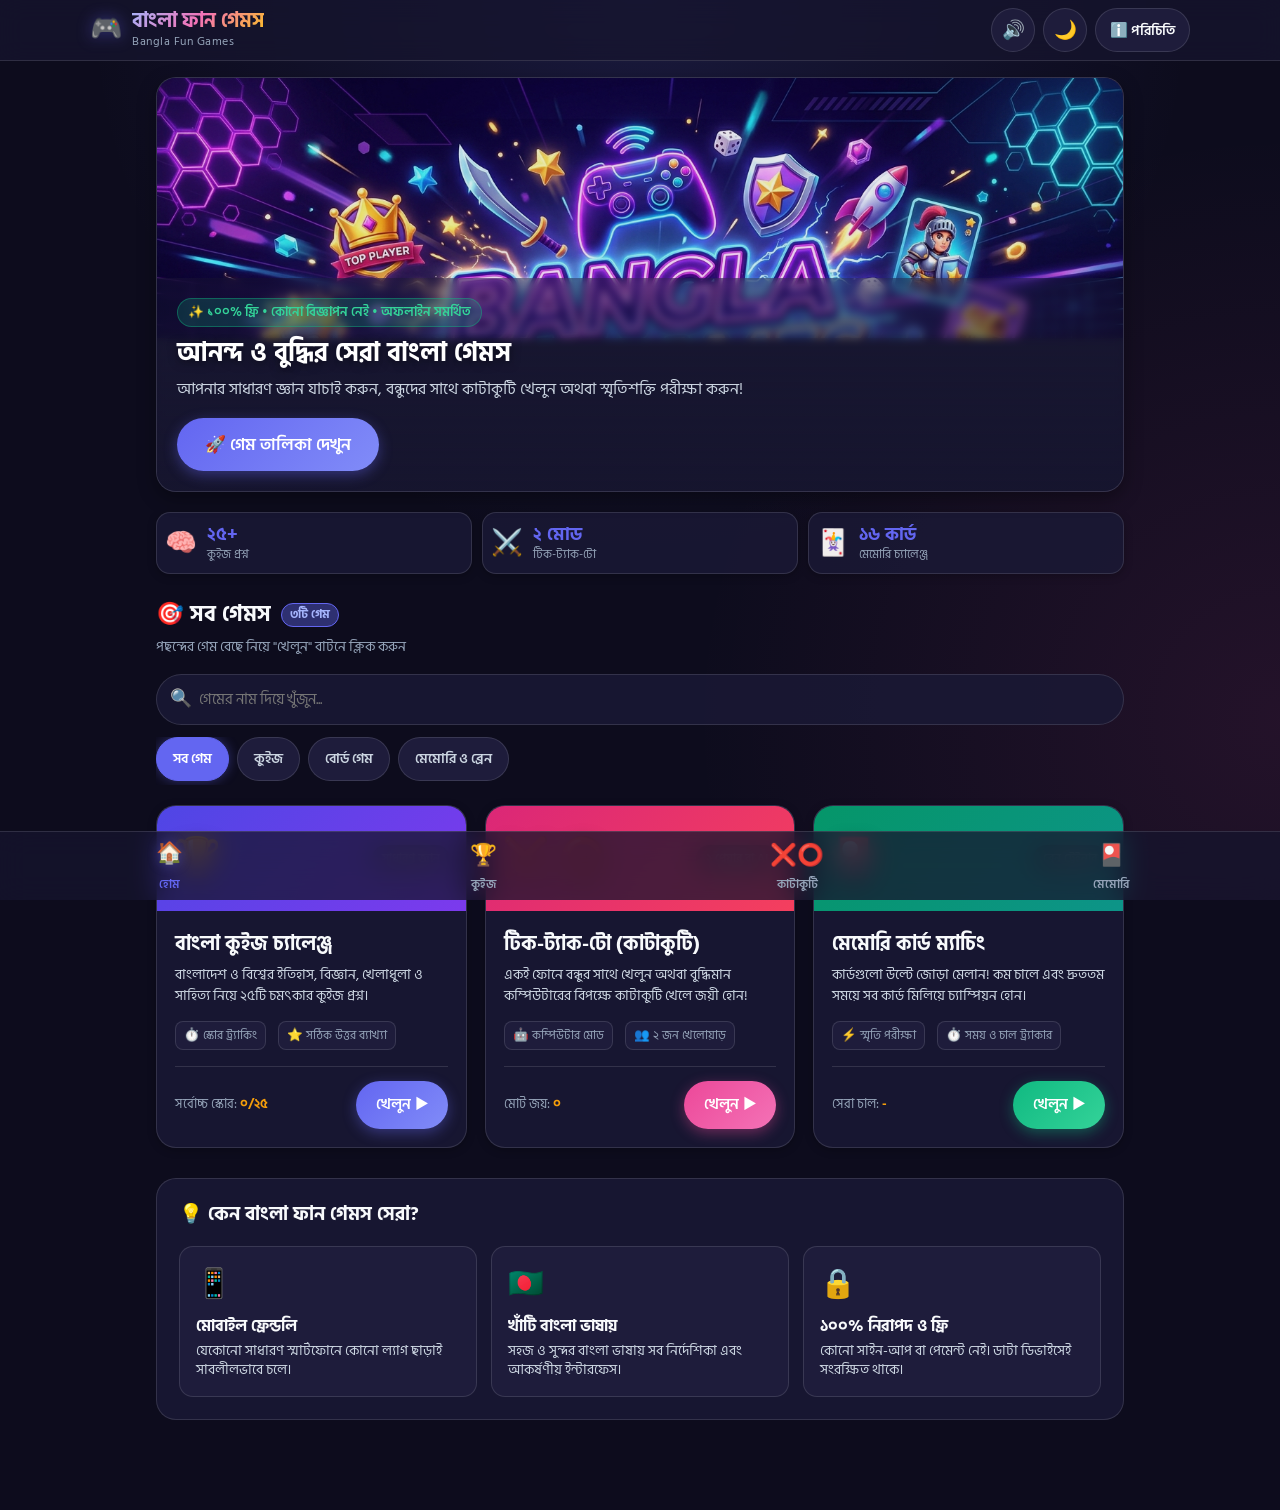
==== app/src/main/assets/index.html @ 6acdc2e2 "chore: initialize Android project structure Set up base project configuration, including build scrip" ====
<!DOCTYPE html>
<html lang="bn">
<head>
  <meta charset="UTF-8">
  <meta name="viewport" content="width=device-width, initial-scale=1.0, maximum-scale=1.0, user-scalable=no">
  <meta name="description" content="বাংলা ফান গেমস - সম্পূর্ণ ফ্রি, আধুনিক ও মোবাইল-বান্ধব কুইজ, টিক-ট্যাক-টো এবং মেমোরি কার্ড ম্যাচিং গেম।">
  <meta name="theme-color" content="#131127">
  <title>বাংলা ফান গেমস | Bangla Fun Games</title>
  <link rel="stylesheet" href="style.css">
  <link rel="preconnect" href="https://fonts.googleapis.com">
  <link rel="preconnect" href="https://fonts.gstatic.com" crossorigin>
  <link href="https://fonts.googleapis.com/css2?family=Hind+Siliguri:wght@400;500;600;700&display=swap" rel="stylesheet">
</head>
<body>
  <!-- Top Navigation Bar -->
  <header class="navbar" id="top-nav">
    <div class="nav-container">
      <div class="brand" onclick="navigateTo('home')">
        <span class="brand-icon">🎮</span>
        <div class="brand-text">
          <span class="brand-title">বাংলা ফান গেমস</span>
          <span class="brand-subtitle">Bangla Fun Games</span>
        </div>
      </div>
      
      <div class="nav-actions">
        <button id="sound-btn" class="icon-btn" aria-label="সাউন্ড অন বা অফ" title="সাউন্ড চালু/বন্ধ">
          <span id="sound-icon">🔊</span>
        </button>
        <button id="theme-btn" class="icon-btn" aria-label="থিম পরিবর্তন" title="থিম পরিবর্তন">
          <span id="theme-icon">🌙</span>
        </button>
        <button class="nav-link-btn" onclick="openAboutModal()">
          <span>ℹ️ পরিচিতি</span>
        </button>
      </div>
    </div>
  </header>

  <!-- Main Content Container -->
  <main class="main-container">
    
    <!-- ==================== HOME / HUB VIEW ==================== -->
    <section id="view-home" class="app-view active">
      <!-- Hero Banner -->
      <div class="hero-card">
        <div class="hero-image-wrapper">
          <img src="banner.jpg" alt="Bangla Fun Games Banner" class="hero-img" onerror="this.style.display='none'">
        </div>
        <div class="hero-overlay">
          <span class="hero-badge">✨ ১০০% ফ্রি • কোনো বিজ্ঞাপন নেই • অফলাইন সমর্থিত</span>
          <h1 class="hero-title">আনন্দ ও বুদ্ধির সেরা বাংলা গেমস</h1>
          <p class="hero-desc">আপনার সাধারণ জ্ঞান যাচাই করুন, বন্ধুদের সাথে কাটাকুটি খেলুন অথবা স্মৃতিশক্তি পরীক্ষা করুন!</p>
          <div class="hero-actions">
            <a href="#games-section" class="btn btn-primary btn-large">
              <span>🚀 গেম তালিকা দেখুন</span>
            </a>
          </div>
        </div>
      </div>

      <!-- Quick Stats / Highlights -->
      <div class="stats-row">
        <div class="stat-pill">
          <span class="stat-icon">🧠</span>
          <div class="stat-info">
            <span class="stat-value">২৫+</span>
            <span class="stat-label">কুইজ প্রশ্ন</span>
          </div>
        </div>
        <div class="stat-pill">
          <span class="stat-icon">⚔️</span>
          <div class="stat-info">
            <span class="stat-value">২ মোড</span>
            <span class="stat-label">টিক-ট্যাক-টো</span>
          </div>
        </div>
        <div class="stat-pill">
          <span class="stat-icon">🃏</span>
          <div class="stat-info">
            <span class="stat-value">১৬ কার্ড</span>
            <span class="stat-label">মেমোরি চ্যালেঞ্জ</span>
          </div>
        </div>
      </div>

      <!-- Games Hub Section -->
      <section id="games-section" class="section-games">
        <div class="section-header">
          <h2 class="section-title">
            <span>🎯 সব গেমস</span>
            <span class="count-badge" id="games-count">৩টি গেম</span>
          </h2>
          <p class="section-subtitle">পছন্দের গেম বেছে নিয়ে "খেলুন" বাটনে ক্লিক করুন</p>
        </div>

        <!-- Search and Category Filters -->
        <div class="filter-controls">
          <div class="search-box">
            <span class="search-icon">🔍</span>
            <input type="text" id="game-search" placeholder="গেমের নাম দিয়ে খুঁজুন..." aria-label="গেম খুঁজুন">
            <button id="clear-search" class="clear-btn" style="display:none;" aria-label="মুছে ফেলুন">✕</button>
          </div>
          <div class="category-tabs" role="tablist">
            <button class="tab-btn active" data-category="all" role="tab">সব গেম</button>
            <button class="tab-btn" data-category="quiz" role="tab">কুইজ</button>
            <button class="tab-btn" data-category="board" role="tab">বোর্ড গেম</button>
            <button class="tab-btn" data-category="memory" role="tab">মেমোরি ও ব্রেন</button>
          </div>
        </div>

        <!-- Games Cards Grid -->
        <div class="games-grid" id="games-grid">
          
          <!-- Game 1: Bengali Quiz -->
          <article class="game-card" data-category="quiz" data-title="বাংলা কুইজ সাধারণ জ্ঞান">
            <div class="game-card-banner quiz-banner">
              <span class="game-emoji">🏆</span>
              <span class="badge-tag">সাধারণ জ্ঞান</span>
            </div>
            <div class="game-card-body">
              <h3 class="game-title">বাংলা কুইজ চ্যালেঞ্জ</h3>
              <p class="game-desc">বাংলাদেশ ও বিশ্বের ইতিহাস, বিজ্ঞান, খেলাধুলা ও সাহিত্য নিয়ে ২৫টি চমৎকার কুইজ প্রশ্ন।</p>
              <div class="game-features">
                <span>⏱️ স্কোর ট্র্যাকিং</span>
                <span>⭐ সঠিক উত্তর ব্যাখ্যা</span>
              </div>
              <div class="card-footer">
                <span class="best-score-preview" id="preview-best-quiz">সর্বোচ্চ স্কোর: <strong>০/২৫</strong></span>
                <button class="btn btn-primary" onclick="launchGame('quiz')">
                  <span>খেলুন ▶</span>
                </button>
              </div>
            </div>
          </article>

          <!-- Game 2: Tic-Tac-Toe -->
          <article class="game-card" data-category="board" data-title="টিক ট্যাক টো কাটাকুটি">
            <div class="game-card-banner ttt-banner">
              <span class="game-emoji">❌ ⭕</span>
              <span class="badge-tag">২ প্লেয়ার বা AI</span>
            </div>
            <div class="game-card-body">
              <h3 class="game-title">টিক-ট্যাক-টো (কাটাকুটি)</h3>
              <p class="game-desc">একই ফোনে বন্ধুর সাথে খেলুন অথবা বুদ্ধিমান কম্পিউটারের বিপক্ষে কাটাকুটি খেলে জয়ী হোন!</p>
              <div class="game-features">
                <span>🤖 কম্পিউটার মোড</span>
                <span>👥 ২ জন খেলোয়াড়</span>
              </div>
              <div class="card-footer">
                <span class="best-score-preview" id="preview-best-ttt">মোট জয়: <strong>০</strong></span>
                <button class="btn btn-secondary" onclick="launchGame('tictactoe')">
                  <span>খেলুন ▶</span>
                </button>
              </div>
            </div>
          </article>

          <!-- Game 3: Memory Match -->
          <article class="game-card" data-category="memory" data-title="মেমোরি কার্ড ম্যাচিং স্মৃতি পরীক্ষা">
            <div class="game-card-banner memory-banner">
              <span class="game-emoji">🎴</span>
              <span class="badge-tag">ব্রেন ট্রেইনার</span>
            </div>
            <div class="game-card-body">
              <h3 class="game-title">মেমোরি কার্ড ম্যাচিং</h3>
              <p class="game-desc">কার্ডগুলো উল্টে জোড়া মেলান! কম চালে এবং দ্রুততম সময়ে সব কার্ড মিলিয়ে চ্যাম্পিয়ন হোন।</p>
              <div class="game-features">
                <span>⚡ স্মৃতি পরীক্ষা</span>
                <span>⏱️ সময় ও চাল ট্র্যাকার</span>
              </div>
              <div class="card-footer">
                <span class="best-score-preview" id="preview-best-memory">সেরা চাল: <strong>-</strong></span>
                <button class="btn btn-accent" onclick="launchGame('memory')">
                  <span>খেলুন ▶</span>
                </button>
              </div>
            </div>
          </article>

        </div>

        <div id="no-results" class="no-results" style="display:none;">
          <span>🔍</span>
          <p>কোনো গেম খুঁজে পাওয়া যায়নি! অন্য নামে অনুসন্ধান করুন।</p>
          <button class="btn btn-outline" onclick="resetSearch()">সব গেম দেখুন</button>
        </div>
      </section>

      <!-- Why Bangla Fun Games section -->
      <section class="section-info">
        <h3 class="info-title">💡 কেন বাংলা ফান গেমস সেরা?</h3>
        <div class="info-grid">
          <div class="info-box">
            <span class="info-icon">📱</span>
            <h4>মোবাইল ফ্রেন্ডলি</h4>
            <p>যেকোনো সাধারণ স্মার্টফোনে কোনো ল্যাগ ছাড়াই সাবলীলভাবে চলে।</p>
          </div>
          <div class="info-box">
            <span class="info-icon">🇧🇩</span>
            <h4>খাঁটি বাংলা ভাষায়</h4>
            <p>সহজ ও সুন্দর বাংলা ভাষায় সব নির্দেশিকা এবং আকর্ষণীয় ইন্টারফেস।</p>
          </div>
          <div class="info-box">
            <span class="info-icon">🔒</span>
            <h4>১০০% নিরাপদ ও ফ্রি</h4>
            <p>কোনো সাইন-আপ বা পেমেন্ট নেই। ডাটা ডিভাইসেই সংরক্ষিত থাকে।</p>
          </div>
        </div>
      </section>
    </section>

    <!-- ==================== GAME 1: BENGALI QUIZ VIEW ==================== -->
    <section id="view-quiz" class="app-view game-view">
      <div class="game-header-bar">
        <button class="back-btn" onclick="navigateTo('home')">
          <span>← গেম তালিকায় ফিরুন</span>
        </button>
        <h2 class="view-heading">🏆 বাংলা কুইজ চ্যালেঞ্জ</h2>
        <button class="help-btn" onclick="toggleHelp('quiz')">
          <span>❓ নিয়ম</span>
        </button>
      </div>

      <!-- Quiz Help Box -->
      <div id="help-quiz" class="help-card" style="display:none;">
        <h4>📝 কুইজ খেলার নিয়ম:</h4>
        <p>• প্রতিটি প্রশ্নের জন্য ৪টি বিকল্প থাকবে, সঠিকটি বেছে নিন।</p>
        <p>• সঠিক উত্তর দিলে পয়েন্ট পাবেন এবং তাৎক্ষণিক ফলাফল দেখতে পাবেন।</p>
        <p>• সব প্রশ্ন শেষে আপনার সর্বমোট স্কোর ও পারফরম্যান্স বিশ্লেষণ দেখতে পাবেন।</p>
      </div>

      <!-- Quiz Live Container -->
      <div class="quiz-container">
        <!-- Progress Bar & Info -->
        <div class="quiz-status-card">
          <div class="quiz-progress-wrapper">
            <div class="progress-labels">
              <span id="quiz-question-counter">প্রশ্ন: ১/২৫</span>
              <span id="quiz-score-counter">স্কোর: <strong>০</strong></span>
            </div>
            <div class="progress-bar-bg">
              <div id="quiz-progress-bar" class="progress-bar-fill" style="width: 4%;"></div>
            </div>
          </div>
          <div class="quiz-mini-meta">
            <span id="quiz-category-tag" class="meta-pill">সাধারণ জ্ঞান</span>
            <span id="quiz-best-score-display" class="meta-pill">সর্বোচ্চ স্কোর: ০</span>
          </div>
        </div>

        <!-- Question Box -->
        <div class="question-card" id="quiz-question-box">
          <div class="question-number-badge" id="quiz-q-num">প্রশ্ন ০১</div>
          <h3 class="question-text" id="quiz-question-text">প্রশ্ন লোড হচ্ছে...</h3>
          
          <!-- Options List -->
          <div class="options-grid" id="quiz-options-container">
            <!-- Rendered dynamically -->
          </div>

          <!-- Explanation & Feedback Box -->
          <div id="quiz-feedback-box" class="feedback-card" style="display:none;">
            <div class="feedback-header">
              <span id="feedback-icon">✅</span>
              <h4 id="feedback-title">সঠিক উত্তর!</h4>
            </div>
            <p id="feedback-explanation" class="feedback-text"></p>
            <button id="quiz-next-btn" class="btn btn-primary btn-block" onclick="nextQuizQuestion()">
              <span>পরবর্তী প্রশ্ন ➔</span>
            </button>
          </div>
        </div>

        <!-- Quiz Completed Result Card -->
        <div id="quiz-result-card" class="result-card" style="display:none;">
          <div class="result-trophy">🎉</div>
          <h3 class="result-title">কুইজ সম্পন্ন হয়েছে!</h3>
          <p class="result-subtitle" id="quiz-result-greeting">দারুণ খেলেছেন!</p>
          
          <div class="result-score-circle">
            <span class="score-large" id="quiz-final-score">০</span>
            <span class="score-total">/ ২৫</span>
          </div>

          <div class="result-stats-grid">
            <div class="res-stat">
              <span class="res-stat-icon">🎯</span>
              <span class="res-stat-val" id="quiz-accuracy">০%</span>
              <span class="res-stat-name">সঠিক হার</span>
            </div>
            <div class="res-stat">
              <span class="res-stat-icon">👑</span>
              <span class="res-stat-val" id="quiz-final-best">০</span>
              <span class="res-stat-name">সর্বোচ্চ রেকর্ড</span>
            </div>
          </div>

          <div class="result-actions">
            <button class="btn btn-primary btn-large" onclick="restartQuiz()">
              <span>🔄 আবার খেলুন</span>
            </button>
            <button class="btn btn-outline" onclick="navigateTo('home')">
              <span>🏠 হোম পেজে যান</span>
            </button>
          </div>
        </div>
      </div>
    </section>

    <!-- ==================== GAME 2: TIC-TAC-TOE VIEW ==================== -->
    <section id="view-tictactoe" class="app-view game-view">
      <div class="game-header-bar">
        <button class="back-btn" onclick="navigateTo('home')">
          <span>← গেম তালিকায় ফিরুন</span>
        </button>
        <h2 class="view-heading">❌ ⭕ টিক-ট্যাক-টো</h2>
        <button class="help-btn" onclick="toggleHelp('ttt')">
          <span>❓ নিয়ম</span>
        </button>
      </div>

      <!-- TTT Help -->
      <div id="help-ttt" class="help-card" style="display:none;">
        <h4>📝 খেলার নিয়ম:</h4>
        <p>• যেকোনো ৩টি চিহ্ন (সারি, কলাম বা কোণাকুণি) সোজা করতে পারলে আপনি জিতবেন।</p>
        <p>• বন্ধুর সাথে একই ফোনে খেলতে পারেন, অথবা কম্পিউটারের বিরুদ্ধে খেলতে পারেন।</p>
      </div>

      <div class="ttt-container">
        <!-- Mode Selector -->
        <div class="mode-selector">
          <button id="mode-p2p" class="mode-btn active" onclick="setTTTMode('p2p')">
            <span>👥 ২ জন খেলোয়াড়</span>
          </button>
          <button id="mode-ai" class="mode-btn" onclick="setTTTMode('ai')">
            <span>🤖 কম্পিউটার বনাম আপনি</span>
          </button>
        </div>

        <!-- Scoreboard -->
        <div class="ttt-scoreboard">
          <div class="score-box p1" id="box-p1">
            <span class="player-icon">❌</span>
            <span class="player-title" id="name-p1">খেলোয়াড় ১</span>
            <span class="player-score" id="score-x">০</span>
          </div>
          <div class="score-box tie">
            <span class="player-icon">🤝</span>
            <span class="player-title">ড্র / টাই</span>
            <span class="player-score" id="score-draw">০</span>
          </div>
          <div class="score-box p2" id="box-p2">
            <span class="player-icon">⭕</span>
            <span class="player-title" id="name-p2">খেলোয়াড় ২</span>
            <span class="player-score" id="score-o">০</span>
          </div>
        </div>

        <!-- Status Banner -->
        <div class="ttt-turn-banner" id="ttt-status-banner">
          <span class="turn-indicator-icon" id="turn-icon">❌</span>
          <span class="turn-text" id="ttt-turn-text">এখন খেলোয়াড় ১ (❌)-এর চাল</span>
        </div>

        <!-- 3x3 Board -->
        <div class="ttt-board" id="ttt-board" role="grid" aria-label="কাটাকুটি বোর্ড">
          <button class="ttt-cell" data-index="0" aria-label="ঘর ১"></button>
          <button class="ttt-cell" data-index="1" aria-label="ঘর ২"></button>
          <button class="ttt-cell" data-index="2" aria-label="ঘর ৩"></button>
          <button class="ttt-cell" data-index="3" aria-label="ঘর ৪"></button>
          <button class="ttt-cell" data-index="4" aria-label="ঘর ৫"></button>
          <button class="ttt-cell" data-index="5" aria-label="ঘর ৬"></button>
          <button class="ttt-cell" data-index="6" aria-label="ঘর ৭"></button>
          <button class="ttt-cell" data-index="7" aria-label="ঘর ৮"></button>
          <button class="ttt-cell" data-index="8" aria-label="ঘর ৯"></button>
        </div>

        <!-- Controls -->
        <div class="game-controls">
          <button class="btn btn-primary" onclick="restartTTT()">
            <span>🔄 নতুন রাউন্ড</span>
          </button>
          <button class="btn btn-outline" onclick="resetTTTScores()">
            <span>🗑️ স্কোর মুছুন</span>
          </button>
        </div>
      </div>
    </section>

    <!-- ==================== GAME 3: MEMORY MATCHING VIEW ==================== -->
    <section id="view-memory" class="app-view game-view">
      <div class="game-header-bar">
        <button class="back-btn" onclick="navigateTo('home')">
          <span>← গেম তালিকায় ফিরুন</span>
        </button>
        <h2 class="view-heading">🎴 মেমোরি কার্ড ম্যাচিং</h2>
        <button class="help-btn" onclick="toggleHelp('memory')">
          <span>❓ নিয়ম</span>
        </button>
      </div>

      <!-- Memory Help -->
      <div id="help-memory" class="help-card" style="display:none;">
        <h4>📝 খেলার নিয়ম:</h4>
        <p>• যেকোনো দুটি কার্ডে ট্যাপ করে উল্টান।</p>
        <p>• দুটি কার্ডের ছবি মিলে গেলে সেগুলি উন্মুক্ত থাকবে।</p>
        <p>• না মিললে কার্ড দুটি আবার উল্টে যাবে। কম চালে সব জোড়া মেলান!</p>
      </div>

      <div class="memory-container">
        <!-- Live Stat Bar -->
        <div class="memory-stats-bar">
          <div class="mem-stat-item">
            <span class="mem-label">চালের সংখ্যা</span>
            <span class="mem-val" id="mem-moves">০</span>
          </div>
          <div class="mem-stat-item">
            <span class="mem-label">জোড়া মিলল</span>
            <span class="mem-val" id="mem-matches">০ / ৮</span>
          </div>
          <div class="mem-stat-item">
            <span class="mem-label">সময়</span>
            <span class="mem-val" id="mem-timer">০০:০০</span>
          </div>
        </div>

        <!-- Memory Grid 4x4 -->
        <div class="memory-grid" id="memory-grid" role="region" aria-label="মেমোরি কার্ড গ্রিড">
          <!-- Rendered dynamically -->
        </div>

        <!-- Controls -->
        <div class="game-controls">
          <button class="btn btn-accent btn-large" onclick="initMemoryGame()">
            <span>🔄 নতুন করে সাজান</span>
          </button>
        </div>

        <!-- Win Celebration Modal for Memory -->
        <div id="memory-win-modal" class="modal-backdrop" style="display:none;">
          <div class="modal-card">
            <div class="modal-trophy">🎊</div>
            <h3 class="modal-title">অভিনন্দন! আপনি জিতেছেন!</h3>
            <p class="modal-desc">সবগুলো কার্ডের জোড়া সফলভাবে মেলাতে পেরেছেন।</p>
            
            <div class="modal-stats-box">
              <div class="mstat">
                <span class="mstat-num" id="modal-moves">০</span>
                <span class="mstat-lbl">মোট চাল</span>
              </div>
              <div class="mstat">
                <span class="mstat-num" id="modal-time">০০:০০</span>
                <span class="mstat-lbl">সময় লেগেছে</span>
              </div>
              <div class="mstat">
                <span class="mstat-num" id="modal-best-moves">-</span>
                <span class="mstat-lbl">সেরা চালের রেকর্ড</span>
              </div>
            </div>

            <div class="modal-buttons">
              <button class="btn btn-primary btn-large" onclick="closeMemWinModal(); initMemoryGame();">
                <span>🔄 আবার খেলুন</span>
              </button>
              <button class="btn btn-outline" onclick="closeMemWinModal(); navigateTo('home');">
                <span>🏠 গেম তালিকা</span>
              </button>
            </div>
          </div>
        </div>

      </div>
    </section>

  </main>

  <!-- ==================== ABOUT / INFO MODAL ==================== -->
  <div id="about-modal" class="modal-backdrop" style="display:none;">
    <div class="modal-card about-modal-card">
      <div class="modal-top">
        <h3 class="modal-title">ℹ️ বাংলা ফান গেমস সম্পর্কে</h3>
        <button class="close-x" onclick="closeAboutModal()" aria-label="বন্ধ করুন">✕</button>
      </div>
      
      <div class="about-content">
        <p><strong>বাংলা ফান গেমস (Bangla Fun Games)</strong> একটি সম্পূর্ণ ফ্রি, আধুনিক ও মোবাইল-বান্ধব অনলাইন গেমিং পোর্টাল।</p>
        
        <div class="about-feature-list">
          <div class="a-feat">
            <span class="a-icon">✨</span>
            <div>
              <strong>জিরো খরচ ও ওপেন টেকনোলজি:</strong>
              <p>এটি শুধুমাত্র HTML5, CSS3 ও Vanilla JavaScript দিয়ে তৈরি। কোনো পেইড API বা ডাটাবেজের প্রয়োজন নেই।</p>
            </div>
          </div>
          <div class="a-feat">
            <span class="a-icon">📱</span>
            <div>
              <strong>মোবাইলে সরাসরি ব্যবহার:</strong>
              <p>আপনার অ্যান্ড্রয়েড ফোন, ট্যাব অথবা কম্পিউটারের যেকোনো ব্রাউজারে এটি নিখুঁতভাবে চলবে।</p>
            </div>
          </div>
          <div class="a-feat">
            <span class="a-icon">💾</span>
            <div>
              <strong>লোকাল স্টোরেজ:</strong>
              <p>আপনার সর্বোচ্চ স্কোর ও সেটিংস আপনার নিজের ডিভাইসের ব্রাউজারেই সুরক্ষিত থাকে। কোনো ব্যক্তিগত তথ্য সংগ্রহ করা হয় না।</p>
            </div>
          </div>
        </div>

        <div class="hosting-guide-box">
          <h4>🌐 কীভাবে ইন্টারনেটে ফ্রি পাবলিশ করবেন?</h4>
          <ol>
            <li><strong>GitHub Pages:</strong> GitHub এ একটি ফ্রি রিপোজিটরি খুলে <code>index.html</code>, <code>style.css</code>, <code>script.js</code> আপলোড করুন এবং Pages চালু করুন।</li>
            <li><strong>Netlify / Vercel:</strong> ফোল্ডারটি সরাসরি টেনে দিয়ে ১ মিনিটেই লাইভ ওয়েবসাইট লিংক পেয়ে যাবেন।</li>
          </ol>
        </div>
      </div>

      <div class="modal-buttons">
        <button class="btn btn-primary" onclick="closeAboutModal()">
          <span>বুঝেছি, ধন্যবাদ! 👍</span>
        </button>
      </div>
    </div>
  </div>

  <!-- Bottom Navigation for Quick Mobile Access -->
  <nav class="mobile-bottom-nav">
    <button class="bnav-btn active" id="bnav-home" onclick="navigateTo('home')">
      <span class="bnav-icon">🏠</span>
      <span class="bnav-text">হোম</span>
    </button>
    <button class="bnav-btn" id="bnav-quiz" onclick="launchGame('quiz')">
      <span class="bnav-icon">🏆</span>
      <span class="bnav-text">কুইজ</span>
    </button>
    <button class="bnav-btn" id="bnav-tictactoe" onclick="launchGame('tictactoe')">
      <span class="bnav-icon">❌⭕</span>
      <span class="bnav-text">কাটাকুটি</span>
    </button>
    <button class="bnav-btn" id="bnav-memory" onclick="launchGame('memory')">
      <span class="bnav-icon">🎴</span>
      <span class="bnav-text">মেমোরি</span>
    </button>
  </nav>

  <script src="script.js"></script>
</body>
</html>
---- app/src/main/assets/style.css ----
/* ====================================================================
   Bangla Fun Games - Modern, Mobile-First Gaming Stylesheet
   ==================================================================== */

:root {
  --font-family: 'Hind Siliguri', -apple-system, BlinkMacSystemFont, "Segoe UI", Roboto, "Helvetica Neue", Arial, sans-serif;
  
  /* Color Palette - Dark Arcade Cyberpunk Theme (Default) */
  --bg-primary: #0d0c1d;
  --bg-secondary: #16152e;
  --bg-card: rgba(26, 25, 54, 0.85);
  --bg-card-hover: rgba(38, 36, 77, 0.95);
  --bg-surface: #1e1c3b;
  
  --text-primary: #f8fafc;
  --text-secondary: #cbd5e1;
  --text-muted: #94a3b8;
  
  --primary: #6366f1;
  --primary-hover: #4f46e5;
  --primary-glow: rgba(99, 102, 241, 0.4);
  
  --secondary: #ec4899;
  --secondary-hover: #db2777;
  --secondary-glow: rgba(236, 72, 153, 0.4);
  
  --accent: #10b981;
  --accent-hover: #059669;
  --accent-glow: rgba(16, 185, 129, 0.4);
  
  --gold: #f59e0b;
  --danger: #ef4444;
  --info: #06b6d4;

  --border-color: rgba(255, 255, 255, 0.12);
  --border-active: rgba(99, 102, 241, 0.6);
  --glass-bg: rgba(22, 21, 46, 0.75);
  
  --shadow-sm: 0 2px 8px rgba(0, 0, 0, 0.25);
  --shadow-md: 0 6px 18px rgba(0, 0, 0, 0.35);
  --shadow-lg: 0 12px 32px rgba(0, 0, 0, 0.45);
  --shadow-neon: 0 0 20px var(--primary-glow);
  
  --radius-sm: 8px;
  --radius-md: 14px;
  --radius-lg: 20px;
  --radius-full: 9999px;

  --transition-fast: 0.15s ease;
  --transition-normal: 0.25s ease;
  --transition-bounce: 0.35s cubic-bezier(0.34, 1.56, 0.64, 1);
}

/* Light Theme Variables */
[data-theme="light"] {
  --bg-primary: #f1f5f9;
  --bg-secondary: #ffffff;
  --bg-card: #ffffff;
  --bg-card-hover: #f8fafc;
  --bg-surface: #e2e8f0;
  
  --text-primary: #0f172a;
  --text-secondary: #334155;
  --text-muted: #64748b;
  
  --primary: #4f46e5;
  --primary-hover: #4338ca;
  --primary-glow: rgba(79, 70, 229, 0.25);
  
  --border-color: rgba(0, 0, 0, 0.1);
  --border-active: rgba(79, 70, 229, 0.5);
  --glass-bg: rgba(255, 255, 255, 0.85);
  
  --shadow-sm: 0 2px 6px rgba(0, 0, 0, 0.08);
  --shadow-md: 0 6px 16px rgba(0, 0, 0, 0.1);
  --shadow-lg: 0 12px 28px rgba(0, 0, 0, 0.12);
  --shadow-neon: 0 4px 14px rgba(79, 70, 229, 0.2);
}

/* Base Resets */
*, *::before, *::after {
  box-sizing: border-box;
  margin: 0;
  padding: 0;
  -webkit-tap-highlight-color: transparent;
}

html {
  font-family: var(--font-family);
  font-size: 16px;
  scroll-behavior: smooth;
  background-color: var(--bg-primary);
  color: var(--text-primary);
}

body {
  min-height: 100vh;
  display: flex;
  flex-direction: column;
  line-height: 1.5;
  padding-bottom: 74px; /* Space for mobile bottom bar */
  overflow-x: hidden;
  background: radial-gradient(circle at 50% 0%, rgba(99, 102, 241, 0.15), transparent 50%),
              radial-gradient(circle at 100% 80%, rgba(236, 72, 153, 0.1), transparent 40%),
              var(--bg-primary);
  background-attachment: fixed;
}

/* ==================== Navigation Bar ==================== */
.navbar {
  position: sticky;
  top: 0;
  z-index: 100;
  background: var(--glass-bg);
  backdrop-filter: blur(12px);
  -webkit-backdrop-filter: blur(12px);
  border-bottom: 1px solid var(--border-color);
  padding: 8px 16px;
}

.nav-container {
  max-width: 1100px;
  margin: 0 auto;
  display: flex;
  align-items: center;
  justify-content: space-between;
  gap: 12px;
}

.brand {
  display: flex;
  align-items: center;
  gap: 10px;
  cursor: pointer;
  user-select: none;
}

.brand-icon {
  font-size: 26px;
  display: flex;
  align-items: center;
  justify-content: center;
  filter: drop-shadow(0 0 8px var(--primary-glow));
}

.brand-text {
  display: flex;
  flex-direction: column;
}

.brand-title {
  font-size: 1.25rem;
  font-weight: 700;
  line-height: 1.2;
  background: linear-gradient(135deg, #a5b4fc, #f472b6, #fbbf24);
  -webkit-background-clip: text;
  -webkit-text-fill-color: transparent;
}

.brand-subtitle {
  font-size: 0.72rem;
  color: var(--text-muted);
  letter-spacing: 0.5px;
}

.nav-actions {
  display: flex;
  align-items: center;
  gap: 8px;
}

.icon-btn {
  background: var(--bg-surface);
  border: 1px solid var(--border-color);
  color: var(--text-primary);
  width: 44px;
  height: 44px;
  border-radius: var(--radius-full);
  display: flex;
  align-items: center;
  justify-content: center;
  font-size: 1.15rem;
  cursor: pointer;
  transition: all var(--transition-fast);
}

.icon-btn:hover, .icon-btn:active {
  background: var(--primary);
  transform: scale(1.05);
}

.nav-link-btn {
  background: var(--bg-surface);
  border: 1px solid var(--border-color);
  color: var(--text-primary);
  padding: 8px 14px;
  min-height: 44px;
  border-radius: var(--radius-full);
  font-size: 0.9rem;
  font-weight: 600;
  display: flex;
  align-items: center;
  gap: 6px;
  cursor: pointer;
  font-family: inherit;
  transition: all var(--transition-fast);
}

.nav-link-btn:hover, .nav-link-btn:active {
  background: var(--primary);
  border-color: var(--primary);
}

/* ==================== Main Containers ==================== */
.main-container {
  max-width: 1000px;
  margin: 0 auto;
  padding: 16px;
  width: 100%;
}

.app-view {
  display: none;
  animation: fadeIn 0.3s ease forwards;
}

.app-view.active {
  display: block;
}

@keyframes fadeIn {
  from { opacity: 0; transform: translateY(8px); }
  to { opacity: 1; transform: translateY(0); }
}

/* ==================== Hero Banner ==================== */
.hero-card {
  position: relative;
  background: var(--bg-card);
  border-radius: var(--radius-lg);
  border: 1px solid var(--border-color);
  overflow: hidden;
  box-shadow: var(--shadow-md);
  margin-bottom: 20px;
}

.hero-image-wrapper {
  width: 100%;
  max-height: 260px;
  overflow: hidden;
  background: linear-gradient(135deg, #1e1b4b, #311042);
}

.hero-img {
  width: 100%;
  height: 100%;
  object-fit: cover;
  display: block;
  opacity: 0.9;
  transition: transform 0.4s ease;
}

.hero-overlay {
  padding: 20px;
  background: linear-gradient(180deg, rgba(22, 21, 46, 0.4) 0%, rgba(22, 21, 46, 0.95) 100%);
  margin-top: -60px;
  position: relative;
  z-index: 2;
  backdrop-filter: blur(4px);
}

.hero-badge {
  display: inline-block;
  background: rgba(16, 185, 129, 0.2);
  color: #34d399;
  border: 1px solid rgba(16, 185, 129, 0.4);
  font-size: 0.8rem;
  font-weight: 600;
  padding: 4px 10px;
  border-radius: var(--radius-full);
  margin-bottom: 10px;
}

.hero-title {
  font-size: 1.6rem;
  font-weight: 700;
  line-height: 1.3;
  margin-bottom: 8px;
  color: #ffffff;
  text-shadow: 0 2px 10px rgba(0, 0, 0, 0.5);
}

.hero-desc {
  font-size: 0.98rem;
  color: var(--text-secondary);
  margin-bottom: 16px;
  line-height: 1.5;
}

.hero-actions {
  display: flex;
  gap: 12px;
  flex-wrap: wrap;
}

/* ==================== Quick Stats ==================== */
.stats-row {
  display: grid;
  grid-template-columns: repeat(3, 1fr);
  gap: 10px;
  margin-bottom: 24px;
}

.stat-pill {
  background: var(--bg-card);
  border: 1px solid var(--border-color);
  padding: 10px 8px;
  border-radius: var(--radius-md);
  display: flex;
  align-items: center;
  gap: 10px;
  box-shadow: var(--shadow-sm);
}

.stat-icon {
  font-size: 1.6rem;
}

.stat-info {
  display: flex;
  flex-direction: column;
}

.stat-value {
  font-size: 1.15rem;
  font-weight: 700;
  color: var(--primary);
  line-height: 1.2;
}

.stat-label {
  font-size: 0.76rem;
  color: var(--text-muted);
}

/* ==================== Filter Controls ==================== */
.section-games {
  margin-bottom: 30px;
}

.section-header {
  margin-bottom: 16px;
}

.section-title {
  font-size: 1.4rem;
  font-weight: 700;
  display: flex;
  align-items: center;
  gap: 10px;
}

.count-badge {
  background: var(--primary-glow);
  color: #a5b4fc;
  border: 1px solid var(--primary);
  font-size: 0.75rem;
  padding: 2px 8px;
  border-radius: var(--radius-full);
}

.section-subtitle {
  font-size: 0.9rem;
  color: var(--text-muted);
  margin-top: 4px;
}

.filter-controls {
  display: flex;
  flex-direction: column;
  gap: 12px;
  margin-bottom: 20px;
}

.search-box {
  position: relative;
  display: flex;
  align-items: center;
  width: 100%;
}

.search-icon {
  position: absolute;
  left: 14px;
  font-size: 1.1rem;
  color: var(--text-muted);
  pointer-events: none;
}

.search-box input {
  width: 100%;
  padding: 12px 42px 12px 42px;
  min-height: 48px;
  background: var(--bg-card);
  border: 1px solid var(--border-color);
  border-radius: var(--radius-full);
  color: var(--text-primary);
  font-size: 0.95rem;
  font-family: inherit;
  outline: none;
  transition: all var(--transition-fast);
}

.search-box input:focus {
  border-color: var(--primary);
  box-shadow: 0 0 0 3px var(--primary-glow);
}

.clear-btn {
  position: absolute;
  right: 14px;
  background: none;
  border: none;
  color: var(--text-muted);
  font-size: 1rem;
  cursor: pointer;
  padding: 6px;
}

.category-tabs {
  display: flex;
  gap: 8px;
  overflow-x: auto;
  padding-bottom: 4px;
  scrollbar-width: none;
}

.category-tabs::-webkit-scrollbar {
  display: none;
}

.tab-btn {
  white-space: nowrap;
  background: var(--bg-surface);
  border: 1px solid var(--border-color);
  color: var(--text-secondary);
  padding: 8px 16px;
  min-height: 44px;
  border-radius: var(--radius-full);
  font-size: 0.88rem;
  font-weight: 600;
  cursor: pointer;
  font-family: inherit;
  transition: all var(--transition-fast);
}

.tab-btn.active, .tab-btn:hover {
  background: var(--primary);
  color: #ffffff;
  border-color: var(--primary);
  box-shadow: 0 0 12px var(--primary-glow);
}

/* ==================== Games Grid ==================== */
.games-grid {
  display: grid;
  grid-template-columns: 1fr;
  gap: 18px;
}

@media (min-width: 640px) {
  .games-grid {
    grid-template-columns: repeat(2, 1fr);
  }
}

@media (min-width: 900px) {
  .games-grid {
    grid-template-columns: repeat(3, 1fr);
  }
}

.game-card {
  background: var(--bg-card);
  border: 1px solid var(--border-color);
  border-radius: var(--radius-lg);
  overflow: hidden;
  box-shadow: var(--shadow-sm);
  display: flex;
  flex-direction: column;
  transition: transform var(--transition-normal), box-shadow var(--transition-normal), border-color var(--transition-normal);
}

.game-card:hover {
  transform: translateY(-4px);
  border-color: var(--border-active);
  box-shadow: var(--shadow-lg), var(--shadow-neon);
}

.game-card-banner {
  padding: 24px 16px;
  display: flex;
  align-items: center;
  justify-content: space-between;
  position: relative;
}

.quiz-banner {
  background: linear-gradient(135deg, #4f46e5, #7c3aed);
}

.ttt-banner {
  background: linear-gradient(135deg, #db2777, #f43f5e);
}

.memory-banner {
  background: linear-gradient(135deg, #059669, #0d9488);
}

.game-emoji {
  font-size: 2.4rem;
  filter: drop-shadow(0 4px 8px rgba(0,0,0,0.3));
}

.badge-tag {
  background: rgba(0, 0, 0, 0.4);
  color: #ffffff;
  font-size: 0.76rem;
  font-weight: 600;
  padding: 4px 10px;
  border-radius: var(--radius-full);
  backdrop-filter: blur(4px);
}

.game-card-body {
  padding: 18px;
  display: flex;
  flex-direction: column;
  flex-grow: 1;
}

.game-title {
  font-size: 1.25rem;
  font-weight: 700;
  margin-bottom: 6px;
  color: var(--text-primary);
}

.game-desc {
  font-size: 0.9rem;
  color: var(--text-secondary);
  line-height: 1.45;
  margin-bottom: 14px;
  flex-grow: 1;
}

.game-features {
  display: flex;
  gap: 12px;
  font-size: 0.78rem;
  color: var(--text-muted);
  margin-bottom: 16px;
  flex-wrap: wrap;
}

.game-features span {
  background: var(--bg-surface);
  padding: 4px 8px;
  border-radius: var(--radius-sm);
  border: 1px solid var(--border-color);
}

.card-footer {
  display: flex;
  align-items: center;
  justify-content: space-between;
  gap: 10px;
  padding-top: 14px;
  border-top: 1px solid var(--border-color);
}

.best-score-preview {
  font-size: 0.82rem;
  color: var(--text-muted);
}

.best-score-preview strong {
  color: var(--gold);
}

/* ==================== Buttons ==================== */
.btn {
  font-family: inherit;
  font-size: 0.95rem;
  font-weight: 600;
  padding: 10px 20px;
  min-height: 48px;
  border-radius: var(--radius-full);
  border: none;
  cursor: pointer;
  display: inline-flex;
  align-items: center;
  justify-content: center;
  gap: 8px;
  text-decoration: none;
  transition: all var(--transition-fast);
  user-select: none;
}

.btn:active {
  transform: scale(0.97);
}

.btn-large {
  padding: 14px 28px;
  font-size: 1.05rem;
  min-height: 52px;
}

.btn-block {
  width: 100%;
}

.btn-primary {
  background: linear-gradient(135deg, var(--primary), #818cf8);
  color: #ffffff;
  box-shadow: 0 4px 14px var(--primary-glow);
}

.btn-primary:hover {
  background: linear-gradient(135deg, var(--primary-hover), var(--primary));
  box-shadow: 0 6px 20px var(--primary-glow);
}

.btn-secondary {
  background: linear-gradient(135deg, var(--secondary), #f472b6);
  color: #ffffff;
  box-shadow: 0 4px 14px var(--secondary-glow);
}

.btn-secondary:hover {
  background: linear-gradient(135deg, var(--secondary-hover), var(--secondary));
  box-shadow: 0 6px 20px var(--secondary-glow);
}

.btn-accent {
  background: linear-gradient(135deg, var(--accent), #34d399);
  color: #ffffff;
  box-shadow: 0 4px 14px var(--accent-glow);
}

.btn-accent:hover {
  background: linear-gradient(135deg, var(--accent-hover), var(--accent));
  box-shadow: 0 6px 20px var(--accent-glow);
}

.btn-outline {
  background: transparent;
  color: var(--text-primary);
  border: 2px solid var(--border-color);
}

.btn-outline:hover, .btn-outline:active {
  border-color: var(--primary);
  background: var(--bg-surface);
}

/* ==================== Info Section ==================== */
.section-info {
  background: var(--bg-card);
  border: 1px solid var(--border-color);
  border-radius: var(--radius-lg);
  padding: 22px;
  margin-top: 24px;
}

.info-title {
  font-size: 1.2rem;
  margin-bottom: 16px;
  color: var(--text-primary);
}

.info-grid {
  display: grid;
  grid-template-columns: 1fr;
  gap: 14px;
}

@media (min-width: 640px) {
  .info-grid {
    grid-template-columns: repeat(3, 1fr);
  }
}

.info-box {
  background: var(--bg-surface);
  border: 1px solid var(--border-color);
  padding: 16px;
  border-radius: var(--radius-md);
}

.info-icon {
  font-size: 1.8rem;
  display: inline-block;
  margin-bottom: 8px;
}

.info-box h4 {
  font-size: 1rem;
  margin-bottom: 4px;
  color: var(--text-primary);
}

.info-box p {
  font-size: 0.85rem;
  color: var(--text-secondary);
  line-height: 1.4;
}

/* ==================== Game Views Header ==================== */
.game-view {
  max-width: 700px;
  margin: 0 auto;
}

.game-header-bar {
  display: flex;
  align-items: center;
  justify-content: space-between;
  gap: 10px;
  margin-bottom: 16px;
  background: var(--bg-card);
  padding: 10px 14px;
  border-radius: var(--radius-md);
  border: 1px solid var(--border-color);
}

.back-btn, .help-btn {
  background: var(--bg-surface);
  border: 1px solid var(--border-color);
  color: var(--text-primary);
  padding: 8px 12px;
  min-height: 44px;
  border-radius: var(--radius-full);
  font-size: 0.88rem;
  font-weight: 600;
  cursor: pointer;
  font-family: inherit;
  display: inline-flex;
  align-items: center;
  gap: 4px;
  transition: all var(--transition-fast);
}

.back-btn:hover, .back-btn:active, .help-btn:hover {
  background: var(--primary);
  color: #fff;
}

.view-heading {
  font-size: 1.15rem;
  font-weight: 700;
  text-align: center;
  white-space: nowrap;
  overflow: hidden;
  text-overflow: ellipsis;
}

.help-card {
  background: rgba(99, 102, 241, 0.12);
  border: 1px solid var(--primary);
  border-radius: var(--radius-md);
  padding: 14px;
  margin-bottom: 16px;
  font-size: 0.88rem;
  color: var(--text-secondary);
  line-height: 1.5;
}

.help-card h4 {
  color: #a5b4fc;
  margin-bottom: 6px;
}

/* ==================== Quiz Game Styles ==================== */
.quiz-container {
  display: flex;
  flex-direction: column;
  gap: 16px;
}

.quiz-status-card {
  background: var(--bg-card);
  border: 1px solid var(--border-color);
  border-radius: var(--radius-md);
  padding: 16px;
  box-shadow: var(--shadow-sm);
}

.progress-labels {
  display: flex;
  justify-content: space-between;
  font-size: 0.95rem;
  font-weight: 600;
  margin-bottom: 8px;
}

.progress-bar-bg {
  width: 100%;
  height: 10px;
  background: var(--bg-surface);
  border-radius: var(--radius-full);
  overflow: hidden;
}

.progress-bar-fill {
  height: 100%;
  background: linear-gradient(90deg, var(--primary), #ec4899);
  transition: width 0.3s ease;
  border-radius: var(--radius-full);
}

.quiz-mini-meta {
  display: flex;
  justify-content: space-between;
  margin-top: 10px;
}

.meta-pill {
  background: var(--bg-surface);
  color: var(--text-muted);
  font-size: 0.8rem;
  padding: 3px 10px;
  border-radius: var(--radius-full);
  border: 1px solid var(--border-color);
}

.question-card {
  background: var(--bg-card);
  border: 1px solid var(--border-color);
  border-radius: var(--radius-lg);
  padding: 22px;
  box-shadow: var(--shadow-md);
}

.question-number-badge {
  display: inline-block;
  background: var(--primary-glow);
  color: #a5b4fc;
  border: 1px solid var(--primary);
  font-size: 0.8rem;
  font-weight: 700;
  padding: 3px 10px;
  border-radius: var(--radius-full);
  margin-bottom: 12px;
}

.question-text {
  font-size: 1.25rem;
  font-weight: 700;
  line-height: 1.45;
  margin-bottom: 20px;
  color: var(--text-primary);
}

.options-grid {
  display: grid;
  grid-template-columns: 1fr;
  gap: 12px;
}

.quiz-option-btn {
  background: var(--bg-surface);
  border: 2px solid var(--border-color);
  border-radius: var(--radius-md);
  padding: 14px 18px;
  min-height: 54px;
  display: flex;
  align-items: center;
  justify-content: space-between;
  gap: 12px;
  font-family: inherit;
  font-size: 1rem;
  font-weight: 500;
  color: var(--text-primary);
  cursor: pointer;
  text-align: left;
  transition: all var(--transition-fast);
  box-shadow: var(--shadow-sm);
}

.quiz-option-btn:hover:not(:disabled) {
  background: var(--bg-card-hover);
  border-color: var(--primary);
  transform: translateX(4px);
}

.quiz-option-btn:active:not(:disabled) {
  transform: scale(0.98);
}

.option-prefix {
  width: 30px;
  height: 30px;
  min-width: 30px;
  border-radius: var(--radius-full);
  background: rgba(255, 255, 255, 0.08);
  display: flex;
  align-items: center;
  justify-content: center;
  font-size: 0.85rem;
  font-weight: 700;
}

.option-text {
  flex-grow: 1;
}

.quiz-option-btn.correct {
  background: rgba(16, 185, 129, 0.25) !important;
  border-color: #10b981 !important;
  color: #34d399 !important;
}

.quiz-option-btn.wrong {
  background: rgba(239, 68, 68, 0.25) !important;
  border-color: #ef4444 !important;
  color: #f87171 !important;
}

.feedback-card {
  background: var(--bg-surface);
  border: 1px solid var(--border-color);
  border-radius: var(--radius-md);
  padding: 16px;
  margin-top: 18px;
  animation: fadeIn 0.3s ease;
}

.feedback-header {
  display: flex;
  align-items: center;
  gap: 8px;
  margin-bottom: 8px;
}

.feedback-header h4 {
  font-size: 1.1rem;
}

.feedback-text {
  font-size: 0.95rem;
  color: var(--text-secondary);
  line-height: 1.45;
  margin-bottom: 14px;
}

/* Quiz Result Card */
.result-card {
  background: var(--bg-card);
  border: 1px solid var(--border-color);
  border-radius: var(--radius-lg);
  padding: 32px 20px;
  text-align: center;
  box-shadow: var(--shadow-lg);
}

.result-trophy {
  font-size: 3.5rem;
  margin-bottom: 10px;
  animation: bounce 1s infinite alternate;
}

@keyframes bounce {
  from { transform: translateY(0); }
  to { transform: translateY(-8px); }
}

.result-title {
  font-size: 1.6rem;
  font-weight: 700;
  margin-bottom: 4px;
}

.result-subtitle {
  font-size: 1.05rem;
  color: var(--gold);
  margin-bottom: 20px;
}

.result-score-circle {
  width: 140px;
  height: 140px;
  border-radius: var(--radius-full);
  background: radial-gradient(circle, var(--primary-glow) 0%, rgba(99, 102, 241, 0.05) 70%);
  border: 4px solid var(--primary);
  margin: 0 auto 24px;
  display: flex;
  flex-direction: column;
  align-items: center;
  justify-content: center;
  box-shadow: 0 0 25px var(--primary-glow);
}

.score-large {
  font-size: 3rem;
  font-weight: 800;
  line-height: 1;
  color: #ffffff;
}

.score-total {
  font-size: 1rem;
  color: var(--text-muted);
}

.result-stats-grid {
  display: grid;
  grid-template-columns: repeat(2, 1fr);
  gap: 12px;
  margin-bottom: 24px;
}

.res-stat {
  background: var(--bg-surface);
  border: 1px solid var(--border-color);
  padding: 12px;
  border-radius: var(--radius-md);
  display: flex;
  flex-direction: column;
  align-items: center;
}

.res-stat-icon {
  font-size: 1.4rem;
  margin-bottom: 2px;
}

.res-stat-val {
  font-size: 1.2rem;
  font-weight: 700;
  color: var(--primary);
}

.res-stat-name {
  font-size: 0.78rem;
  color: var(--text-muted);
}

.result-actions {
  display: flex;
  gap: 12px;
  justify-content: center;
  flex-wrap: wrap;
}

/* ==================== Tic-Tac-Toe Game ==================== */
.ttt-container {
  display: flex;
  flex-direction: column;
  gap: 16px;
  align-items: center;
}

.mode-selector {
  display: flex;
  gap: 8px;
  background: var(--bg-card);
  padding: 6px;
  border-radius: var(--radius-full);
  border: 1px solid var(--border-color);
  width: 100%;
  max-width: 440px;
}

.mode-btn {
  flex: 1;
  background: transparent;
  border: none;
  color: var(--text-secondary);
  padding: 10px 14px;
  min-height: 44px;
  border-radius: var(--radius-full);
  font-size: 0.9rem;
  font-weight: 600;
  cursor: pointer;
  font-family: inherit;
  transition: all var(--transition-fast);
}

.mode-btn.active {
  background: var(--primary);
  color: #ffffff;
  box-shadow: 0 2px 10px var(--primary-glow);
}

.ttt-scoreboard {
  display: grid;
  grid-template-columns: repeat(3, 1fr);
  gap: 10px;
  width: 100%;
  max-width: 440px;
}

.score-box {
  background: var(--bg-card);
  border: 1px solid var(--border-color);
  border-radius: var(--radius-md);
  padding: 10px;
  display: flex;
  flex-direction: column;
  align-items: center;
  box-shadow: var(--shadow-sm);
  transition: all var(--transition-fast);
}

.score-box.active-turn {
  border-color: var(--primary);
  box-shadow: 0 0 16px var(--primary-glow);
  transform: translateY(-2px);
}

.player-icon {
  font-size: 1.4rem;
  margin-bottom: 2px;
}

.player-title {
  font-size: 0.78rem;
  color: var(--text-muted);
}

.player-score {
  font-size: 1.3rem;
  font-weight: 700;
  color: var(--text-primary);
}

.ttt-turn-banner {
  background: var(--bg-surface);
  border: 1px solid var(--border-color);
  padding: 10px 20px;
  border-radius: var(--radius-full);
  display: flex;
  align-items: center;
  gap: 8px;
  font-weight: 600;
  font-size: 1rem;
}

.turn-indicator-icon {
  font-size: 1.2rem;
}

.ttt-board {
  display: grid;
  grid-template-columns: repeat(3, 1fr);
  gap: 12px;
  width: 100%;
  max-width: 360px;
  aspect-ratio: 1;
  background: var(--bg-card);
  border: 2px solid var(--border-color);
  border-radius: var(--radius-lg);
  padding: 12px;
  box-shadow: var(--shadow-md);
}

.ttt-cell {
  background: var(--bg-surface);
  border: 2px solid var(--border-color);
  border-radius: var(--radius-md);
  display: flex;
  align-items: center;
  justify-content: center;
  font-size: 2.8rem;
  font-weight: 800;
  cursor: pointer;
  user-select: none;
  min-height: 80px;
  transition: all var(--transition-fast);
  color: var(--text-primary);
}

.ttt-cell:hover:not(:disabled) {
  background: var(--bg-card-hover);
  border-color: var(--primary);
  transform: scale(1.02);
}

.ttt-cell:active:not(:disabled) {
  transform: scale(0.96);
}

.ttt-cell.x-mark {
  color: #f43f5e;
  text-shadow: 0 0 12px rgba(244, 63, 94, 0.5);
}

.ttt-cell.o-mark {
  color: #38bdf8;
  text-shadow: 0 0 12px rgba(56, 189, 248, 0.5);
}

.ttt-cell.win-highlight {
  background: rgba(16, 185, 129, 0.25) !important;
  border-color: #10b981 !important;
  animation: pulse 0.8s infinite alternate;
}

@keyframes pulse {
  from { transform: scale(1); }
  to { transform: scale(1.05); }
}

.game-controls {
  display: flex;
  gap: 12px;
  justify-content: center;
  width: 100%;
  max-width: 440px;
}

/* ==================== Memory Matching Game ==================== */
.memory-container {
  display: flex;
  flex-direction: column;
  gap: 16px;
  align-items: center;
}

.memory-stats-bar {
  display: grid;
  grid-template-columns: repeat(3, 1fr);
  gap: 10px;
  width: 100%;
  max-width: 440px;
}

.mem-stat-item {
  background: var(--bg-card);
  border: 1px solid var(--border-color);
  border-radius: var(--radius-md);
  padding: 8px 12px;
  display: flex;
  flex-direction: column;
  align-items: center;
  box-shadow: var(--shadow-sm);
}

.mem-label {
  font-size: 0.76rem;
  color: var(--text-muted);
}

.mem-val {
  font-size: 1.15rem;
  font-weight: 700;
  color: var(--accent);
}

.memory-grid {
  display: grid;
  grid-template-columns: repeat(4, 1fr);
  gap: 10px;
  width: 100%;
  max-width: 400px;
  aspect-ratio: 1;
  perspective: 1000px;
}

.memory-card {
  position: relative;
  width: 100%;
  height: 100%;
  cursor: pointer;
  border-radius: var(--radius-md);
  transform-style: preserve-3d;
  transition: transform 0.4s cubic-bezier(0.4, 0, 0.2, 1);
  min-height: 72px;
}

.memory-card.flipped, .memory-card.matched {
  transform: rotateY(180deg);
}

.card-face {
  position: absolute;
  width: 100%;
  height: 100%;
  backface-visibility: hidden;
  -webkit-backface-visibility: hidden;
  border-radius: var(--radius-md);
  display: flex;
  flex-direction: column;
  align-items: center;
  justify-content: center;
  border: 2px solid var(--border-color);
  box-shadow: var(--shadow-sm);
  user-select: none;
}

.card-back {
  background: linear-gradient(135deg, #1e1b4b, #2e1065);
  color: #a5b4fc;
  font-size: 1.6rem;
}

.card-back::after {
  content: '❓';
  font-size: 1.5rem;
  opacity: 0.8;
}

.card-front {
  background: var(--bg-surface);
  transform: rotateY(180deg);
  border-color: var(--primary);
  display: flex;
  flex-direction: column;
  align-items: center;
  justify-content: center;
}

.card-emoji {
  font-size: 2.1rem;
}

.card-label {
  font-size: 0.7rem;
  font-weight: 600;
  color: var(--text-secondary);
  margin-top: 2px;
}

.memory-card.matched .card-front {
  border-color: #10b981;
  background: rgba(16, 185, 129, 0.2);
  box-shadow: 0 0 12px rgba(16, 185, 129, 0.4);
}

/* ==================== Modals ==================== */
.modal-backdrop {
  position: fixed;
  inset: 0;
  z-index: 1000;
  background: rgba(0, 0, 0, 0.75);
  backdrop-filter: blur(8px);
  -webkit-backdrop-filter: blur(8px);
  display: flex;
  align-items: center;
  justify-content: center;
  padding: 16px;
  animation: fadeIn 0.25s ease;
}

.modal-card {
  background: var(--bg-card);
  border: 1px solid var(--border-color);
  border-radius: var(--radius-lg);
  padding: 24px;
  max-width: 480px;
  width: 100%;
  box-shadow: var(--shadow-lg);
  max-height: 90vh;
  overflow-y: auto;
}

.modal-top {
  display: flex;
  align-items: center;
  justify-content: space-between;
  margin-bottom: 16px;
}

.close-x {
  background: none;
  border: none;
  color: var(--text-muted);
  font-size: 1.3rem;
  cursor: pointer;
  padding: 6px;
  min-width: 40px;
  min-height: 40px;
  display: flex;
  align-items: center;
  justify-content: center;
}

.modal-trophy {
  font-size: 3.5rem;
  text-align: center;
  margin-bottom: 8px;
}

.modal-title {
  font-size: 1.35rem;
  font-weight: 700;
  text-align: center;
  margin-bottom: 6px;
}

.modal-desc {
  font-size: 0.95rem;
  color: var(--text-secondary);
  text-align: center;
  margin-bottom: 20px;
}

.modal-stats-box {
  display: grid;
  grid-template-columns: repeat(3, 1fr);
  gap: 8px;
  background: var(--bg-surface);
  padding: 14px 8px;
  border-radius: var(--radius-md);
  border: 1px solid var(--border-color);
  margin-bottom: 22px;
}

.mstat {
  display: flex;
  flex-direction: column;
  align-items: center;
  text-align: center;
}

.mstat-num {
  font-size: 1.15rem;
  font-weight: 700;
  color: var(--accent);
}

.mstat-lbl {
  font-size: 0.72rem;
  color: var(--text-muted);
}

.modal-buttons {
  display: flex;
  gap: 10px;
  justify-content: center;
  flex-wrap: wrap;
}

/* About Modal Details */
.about-feature-list {
  display: flex;
  flex-direction: column;
  gap: 12px;
  margin: 18px 0;
}

.a-feat {
  display: flex;
  gap: 12px;
  align-items: flex-start;
  background: var(--bg-surface);
  padding: 12px;
  border-radius: var(--radius-md);
  border: 1px solid var(--border-color);
}

.a-icon {
  font-size: 1.3rem;
}

.a-feat strong {
  font-size: 0.95rem;
  color: var(--text-primary);
  display: block;
  margin-bottom: 2px;
}

.a-feat p {
  font-size: 0.85rem;
  color: var(--text-secondary);
  line-height: 1.4;
}

.hosting-guide-box {
  background: rgba(245, 158, 11, 0.12);
  border: 1px solid rgba(245, 158, 11, 0.4);
  padding: 14px;
  border-radius: var(--radius-md);
  margin-bottom: 18px;
  font-size: 0.88rem;
  color: var(--text-secondary);
}

.hosting-guide-box h4 {
  color: #fbbf24;
  margin-bottom: 8px;
}

.hosting-guide-box ol {
  padding-left: 20px;
  display: flex;
  flex-direction: column;
  gap: 6px;
}

.hosting-guide-box code {
  background: rgba(0, 0, 0, 0.3);
  padding: 2px 6px;
  border-radius: 4px;
  color: #fde68a;
  font-size: 0.85em;
}

/* ==================== Bottom Mobile Navigation ==================== */
.mobile-bottom-nav {
  position: fixed;
  bottom: 0;
  left: 0;
  right: 0;
  z-index: 100;
  background: var(--glass-bg);
  backdrop-filter: blur(14px);
  -webkit-backdrop-filter: blur(14px);
  border-top: 1px solid var(--border-color);
  display: flex;
  justify-content: space-around;
  padding: 6px 12px calc(6px + env(safe-area-inset-bottom, 0px));
}

.bnav-btn {
  background: transparent;
  border: none;
  color: var(--text-muted);
  display: flex;
  flex-direction: column;
  align-items: center;
  justify-content: center;
  gap: 2px;
  min-width: 64px;
  min-height: 48px;
  cursor: pointer;
  font-family: inherit;
  transition: all var(--transition-fast);
  border-radius: var(--radius-sm);
}

.bnav-icon {
  font-size: 1.35rem;
}

.bnav-text {
  font-size: 0.72rem;
  font-weight: 600;
}

.bnav-btn.active {
  color: var(--primary);
}

.bnav-btn.active .bnav-icon {
  transform: translateY(-2px);
  filter: drop-shadow(0 0 6px var(--primary-glow));
}

/* No results state */
.no-results {
  text-align: center;
  padding: 40px 16px;
  background: var(--bg-card);
  border-radius: var(--radius-lg);
  border: 1px solid var(--border-color);
}

.no-results span {
  font-size: 3rem;
  display: block;
  margin-bottom: 10px;
}

.no-results p {
  color: var(--text-muted);
  margin-bottom: 16px;
}
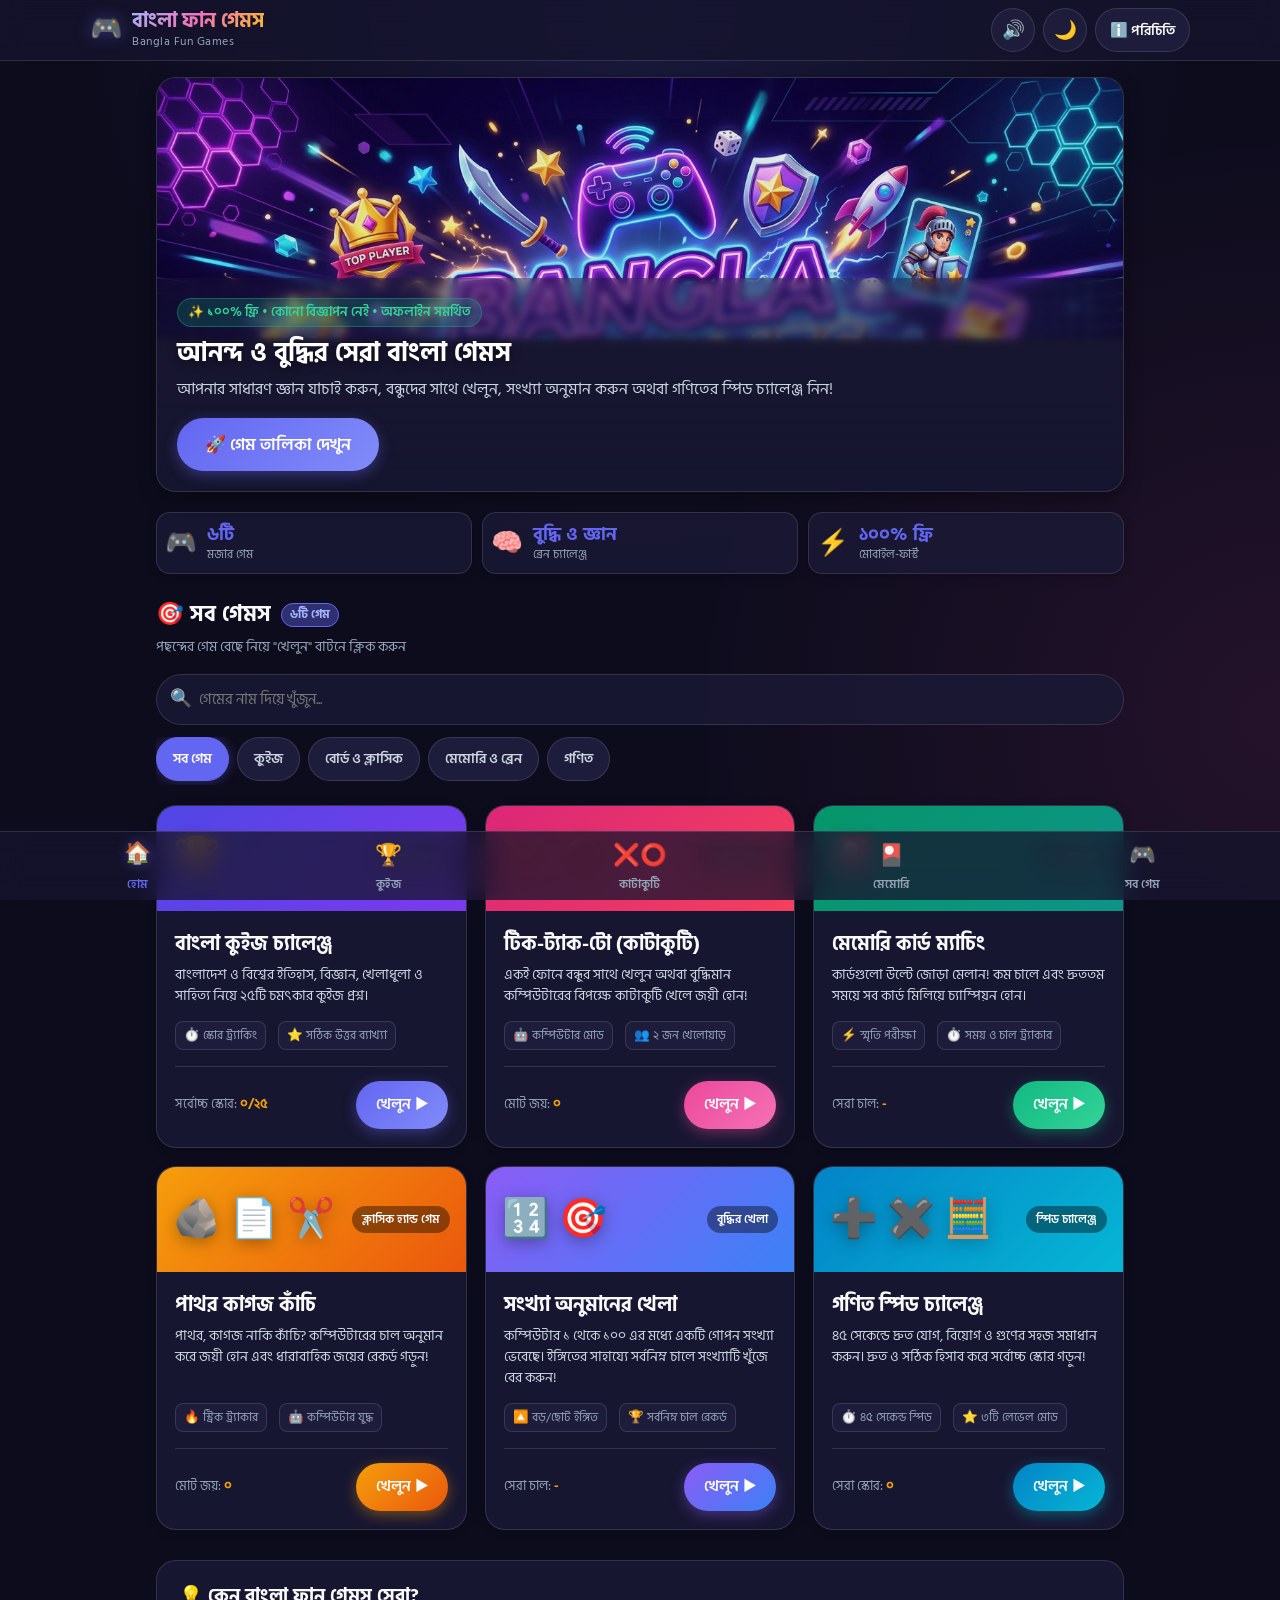
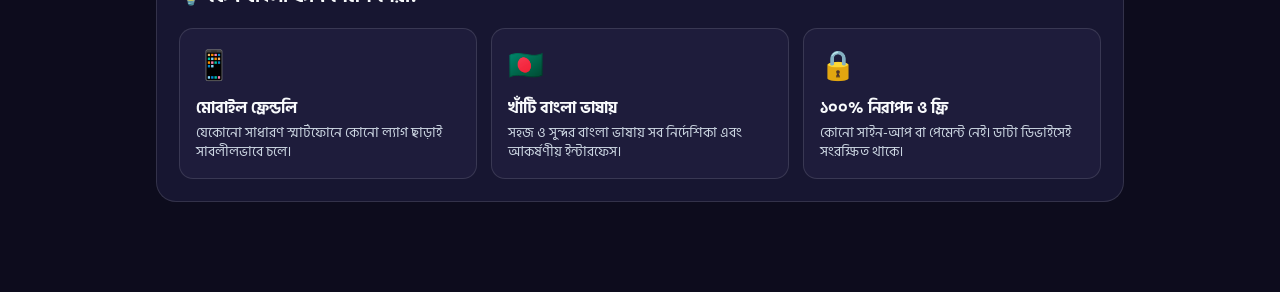
==== commit c7c2eb4e: "feat: add new games and optimize WebView configuration - Integrate rock-paper-scissors, number guess" ====
--- a/app/src/main/assets/index.html
+++ b/app/src/main/assets/index.html
@@ -3,7 +3,7 @@
 <head>
   <meta charset="UTF-8">
   <meta name="viewport" content="width=device-width, initial-scale=1.0, maximum-scale=1.0, user-scalable=no">
-  <meta name="description" content="বাংলা ফান গেমস - সম্পূর্ণ ফ্রি, আধুনিক ও মোবাইল-বান্ধব কুইজ, টিক-ট্যাক-টো এবং মেমোরি কার্ড ম্যাচিং গেম।">
+  <meta name="description" content="বাংলা ফান গেমস - সম্পূর্ণ ফ্রি, আধুনিক ও মোবাইল-বান্ধব কুইজ, টিক-ট্যাক-টো, মেমোরি, পাথর-কাগজ-কাঁচি, সংখ্যা অনুমান ও গণিত চ্যালেঞ্জ গেম।">
   <meta name="theme-color" content="#131127">
   <title>বাংলা ফান গেমস | Bangla Fun Games</title>
   <link rel="stylesheet" href="style.css">
@@ -50,7 +50,7 @@
         <div class="hero-overlay">
           <span class="hero-badge">✨ ১০০% ফ্রি • কোনো বিজ্ঞাপন নেই • অফলাইন সমর্থিত</span>
           <h1 class="hero-title">আনন্দ ও বুদ্ধির সেরা বাংলা গেমস</h1>
-          <p class="hero-desc">আপনার সাধারণ জ্ঞান যাচাই করুন, বন্ধুদের সাথে কাটাকুটি খেলুন অথবা স্মৃতিশক্তি পরীক্ষা করুন!</p>
+          <p class="hero-desc">আপনার সাধারণ জ্ঞান যাচাই করুন, বন্ধুদের সাথে খেলুন, সংখ্যা অনুমান করুন অথবা গণিতের স্পিড চ্যালেঞ্জ নিন!</p>
           <div class="hero-actions">
             <a href="#games-section" class="btn btn-primary btn-large">
               <span>🚀 গেম তালিকা দেখুন</span>
@@ -62,24 +62,24 @@
       <!-- Quick Stats / Highlights -->
       <div class="stats-row">
         <div class="stat-pill">
+          <span class="stat-icon">🎮</span>
+          <div class="stat-info">
+            <span class="stat-value">৬টি</span>
+            <span class="stat-label">মজার গেম</span>
+          </div>
+        </div>
+        <div class="stat-pill">
           <span class="stat-icon">🧠</span>
           <div class="stat-info">
-            <span class="stat-value">২৫+</span>
-            <span class="stat-label">কুইজ প্রশ্ন</span>
+            <span class="stat-value">বুদ্ধি ও জ্ঞান</span>
+            <span class="stat-label">ব্রেন চ্যালেঞ্জ</span>
           </div>
         </div>
         <div class="stat-pill">
-          <span class="stat-icon">⚔️</span>
+          <span class="stat-icon">⚡</span>
           <div class="stat-info">
-            <span class="stat-value">২ মোড</span>
-            <span class="stat-label">টিক-ট্যাক-টো</span>
-          </div>
-        </div>
-        <div class="stat-pill">
-          <span class="stat-icon">🃏</span>
-          <div class="stat-info">
-            <span class="stat-value">১৬ কার্ড</span>
-            <span class="stat-label">মেমোরি চ্যালেঞ্জ</span>
+            <span class="stat-value">১০০% ফ্রি</span>
+            <span class="stat-label">মোবাইল-ফার্স্ট</span>
           </div>
         </div>
       </div>
@@ -89,7 +89,7 @@
         <div class="section-header">
           <h2 class="section-title">
             <span>🎯 সব গেমস</span>
-            <span class="count-badge" id="games-count">৩টি গেম</span>
+            <span class="count-badge" id="games-count">৬টি গেম</span>
           </h2>
           <p class="section-subtitle">পছন্দের গেম বেছে নিয়ে "খেলুন" বাটনে ক্লিক করুন</p>
         </div>
@@ -104,8 +104,9 @@
           <div class="category-tabs" role="tablist">
             <button class="tab-btn active" data-category="all" role="tab">সব গেম</button>
             <button class="tab-btn" data-category="quiz" role="tab">কুইজ</button>
-            <button class="tab-btn" data-category="board" role="tab">বোর্ড গেম</button>
+            <button class="tab-btn" data-category="board" role="tab">বোর্ড ও ক্লাসিক</button>
             <button class="tab-btn" data-category="memory" role="tab">মেমোরি ও ব্রেন</button>
+            <button class="tab-btn" data-category="math" role="tab">গণিত</button>
           </div>
         </div>
 
@@ -172,6 +173,72 @@
               <div class="card-footer">
                 <span class="best-score-preview" id="preview-best-memory">সেরা চাল: <strong>-</strong></span>
                 <button class="btn btn-accent" onclick="launchGame('memory')">
+                  <span>খেলুন ▶</span>
+                </button>
+              </div>
+            </div>
+          </article>
+
+          <!-- Game 4: Rock Paper Scissors -->
+          <article class="game-card" data-category="board" data-title="পাথর কাগজ কাঁচি rock paper scissors">
+            <div class="game-card-banner rps-banner">
+              <span class="game-emoji">🪨 📄 ✂️</span>
+              <span class="badge-tag">ক্লাসিক হ্যান্ড গেম</span>
+            </div>
+            <div class="game-card-body">
+              <h3 class="game-title">পাথর কাগজ কাঁচি</h3>
+              <p class="game-desc">পাথর, কাগজ নাকি কাঁচি? কম্পিউটারের চাল অনুমান করে জয়ী হোন এবং ধারাবাহিক জয়ের রেকর্ড গড়ুন!</p>
+              <div class="game-features">
+                <span>🔥 স্ট্রিক ট্র্যাকার</span>
+                <span>🤖 কম্পিউটার যুদ্ধ</span>
+              </div>
+              <div class="card-footer">
+                <span class="best-score-preview" id="preview-best-rps">মোট জয়: <strong>০</strong></span>
+                <button class="btn btn-warning" onclick="launchGame('rps')">
+                  <span>খেলুন ▶</span>
+                </button>
+              </div>
+            </div>
+          </article>
+
+          <!-- Game 5: Number Guessing -->
+          <article class="game-card" data-category="memory" data-title="সংখ্যা অনুমান number guessing game">
+            <div class="game-card-banner guess-banner">
+              <span class="game-emoji">🔢 🎯</span>
+              <span class="badge-tag">বুদ্ধির খেলা</span>
+            </div>
+            <div class="game-card-body">
+              <h3 class="game-title">সংখ্যা অনুমানের খেলা</h3>
+              <p class="game-desc">কম্পিউটার ১ থেকে ১০০ এর মধ্যে একটি গোপন সংখ্যা ভেবেছে। ইঙ্গিতের সাহায্যে সর্বনিম্ন চালে সংখ্যাটি খুঁজে বের করুন!</p>
+              <div class="game-features">
+                <span>🔼 বড়/ছোট ইঙ্গিত</span>
+                <span>🏆 সর্বনিম্ন চাল রেকর্ড</span>
+              </div>
+              <div class="card-footer">
+                <span class="best-score-preview" id="preview-best-guess">সেরা চাল: <strong>-</strong></span>
+                <button class="btn btn-purple" onclick="launchGame('guess')">
+                  <span>খেলুন ▶</span>
+                </button>
+              </div>
+            </div>
+          </article>
+
+          <!-- Game 6: Math Challenge -->
+          <article class="game-card" data-category="math" data-title="গণিত চ্যালেঞ্জ math speed challenge">
+            <div class="game-card-banner math-banner">
+              <span class="game-emoji">➕ ✖️ 🧮</span>
+              <span class="badge-tag">স্পিড চ্যালেঞ্জ</span>
+            </div>
+            <div class="game-card-body">
+              <h3 class="game-title">গণিত স্পিড চ্যালেঞ্জ</h3>
+              <p class="game-desc">৪৫ সেকেন্ডে দ্রুত যোগ, বিয়োগ ও গুণের সহজ সমাধান করুন। দ্রুত ও সঠিক হিসাব করে সর্বোচ্চ স্কোর গড়ুন!</p>
+              <div class="game-features">
+                <span>⏱️ ৪৫ সেকেন্ড স্পিড</span>
+                <span>⭐ ৩টি লেভেল মোড</span>
+              </div>
+              <div class="card-footer">
+                <span class="best-score-preview" id="preview-best-math">সেরা স্কোর: <strong>০</strong></span>
+                <button class="btn btn-cyan" onclick="launchGame('math')">
                   <span>খেলুন ▶</span>
                 </button>
               </div>
@@ -473,6 +540,310 @@
       </div>
     </section>
 
+    <!-- ==================== GAME 4: ROCK PAPER SCISSORS VIEW ==================== -->
+    <section id="view-rps" class="app-view game-view">
+      <div class="game-header-bar">
+        <button class="back-btn" onclick="navigateTo('home')">
+          <span>← গেম তালিকায় ফিরুন</span>
+        </button>
+        <h2 class="view-heading">🪨 📄 ✂️ পাথর কাগজ কাঁচি</h2>
+        <button class="help-btn" onclick="toggleHelp('rps')">
+          <span>❓ নিয়ম</span>
+        </button>
+      </div>
+
+      <!-- RPS Help -->
+      <div id="help-rps" class="help-card" style="display:none;">
+        <h4>📝 খেলার নিয়মাবলী:</h4>
+        <p>• 🪨 <strong>পাথর</strong> কাঁচিকে ভেঙে ফেলে (পাথর কাঁচিকে হারায়)।</p>
+        <p>• 📄 <strong>কাগজ</strong> পাথরকে ঢেকে ফেলে (কাগজ পাথরকে হারায়)।</p>
+        <p>• ✂️ <strong>কাঁচি</strong> কাগজকে কেটে ফেলে (কাঁচি কাগজকে হারায়)।</p>
+        <p>• কম্পিউটার এবং আপনার চাল একই হলে ম্যাচ ড্র হবে।</p>
+      </div>
+
+      <div class="rps-container">
+        <!-- Scoreboard -->
+        <div class="rps-scoreboard">
+          <div class="score-box">
+            <span class="player-icon">🙋‍♂️</span>
+            <span class="player-title">আপনার জয়</span>
+            <span class="player-score" id="rps-score-player">০</span>
+          </div>
+          <div class="score-box tie">
+            <span class="player-icon">🤝</span>
+            <span class="player-title">ড্র</span>
+            <span class="player-score" id="rps-score-draw">০</span>
+          </div>
+          <div class="score-box">
+            <span class="player-icon">🤖</span>
+            <span class="player-title">কম্পিউটার</span>
+            <span class="player-score" id="rps-score-comp">০</span>
+          </div>
+        </div>
+
+        <!-- Streak Badge -->
+        <div class="rps-streak-banner">
+          <span>🔥 বর্তমান উইন স্ট্রিক: <strong id="rps-streak-count">০</strong></span>
+          <span class="streak-best">👑 সেরা স্ট্রিক: <strong id="rps-best-streak">০</strong></span>
+        </div>
+
+        <!-- Battle Arena -->
+        <div class="rps-arena">
+          <div class="rps-player-box" id="rps-box-player">
+            <span class="rps-avatar">আপনি</span>
+            <div class="rps-choice-circle" id="rps-display-player">❓</div>
+            <span class="rps-choice-label" id="rps-label-player">পছন্দ করুন</span>
+          </div>
+
+          <div class="rps-vs-badge" id="rps-vs-badge">VS</div>
+
+          <div class="rps-player-box" id="rps-box-comp">
+            <span class="rps-avatar">কম্পিউটার</span>
+            <div class="rps-choice-circle" id="rps-display-comp">❓</div>
+            <span class="rps-choice-label" id="rps-label-comp">অপেক্ষারত</span>
+          </div>
+        </div>
+
+        <!-- Result Outcome Banner -->
+        <div class="rps-outcome-card" id="rps-outcome-box">
+          <h4 id="rps-outcome-title">আপনার চাল বেছে নিন!</h4>
+          <p id="rps-outcome-desc">নিচের বাটনগুলোতে চাপ দিয়ে পাথর, কাগজ বা কাঁচি নির্বাচন করুন।</p>
+        </div>
+
+        <!-- Weapon Selection Buttons -->
+        <div class="rps-weapons-grid">
+          <button class="rps-weapon-btn" id="rps-btn-rock" onclick="playRPSRound('rock')">
+            <span class="weapon-emoji">🪨</span>
+            <span class="weapon-name">পাথর</span>
+          </button>
+          <button class="rps-weapon-btn" id="rps-btn-paper" onclick="playRPSRound('paper')">
+            <span class="weapon-emoji">📄</span>
+            <span class="weapon-name">কাগজ</span>
+          </button>
+          <button class="rps-weapon-btn" id="rps-btn-scissors" onclick="playRPSRound('scissors')">
+            <span class="weapon-emoji">✂️</span>
+            <span class="weapon-name">কাঁচি</span>
+          </button>
+        </div>
+
+        <!-- Game Controls -->
+        <div class="game-controls">
+          <button class="btn btn-warning" onclick="resetRPSRound()">
+            <span>🔄 নতুন রাউন্ড</span>
+          </button>
+          <button class="btn btn-outline" onclick="resetRPSScoreboard()">
+            <span>🗑️ স্কোর মুছুন</span>
+          </button>
+        </div>
+      </div>
+    </section>
+
+    <!-- ==================== GAME 5: NUMBER GUESSING VIEW ==================== -->
+    <section id="view-guess" class="app-view game-view">
+      <div class="game-header-bar">
+        <button class="back-btn" onclick="navigateTo('home')">
+          <span>← গেম তালিকায় ফিরুন</span>
+        </button>
+        <h2 class="view-heading">🔢 সংখ্যা অনুমানের খেলা</h2>
+        <button class="help-btn" onclick="toggleHelp('guess')">
+          <span>❓ নিয়ম</span>
+        </button>
+      </div>
+
+      <!-- Guess Help -->
+      <div id="help-guess" class="help-card" style="display:none;">
+        <h4>📝 খেলার নিয়মাবলী:</h4>
+        <p>• কম্পিউটার <strong>১ থেকে ১০০</strong> এর মধ্যে একটি গোপন সংখ্যা বেছে নিয়েছে।</p>
+        <p>• আপনার অনুমান লিখে 'অনুমান করুন' চাপুন।</p>
+        <p>• কম্পিউটার বলবে গোপন সংখ্যাটি আরও <strong>বড় (🔼)</strong> নাকি আরও <strong>ছোট (🔽)</strong>।</p>
+        <p>• সর্বনিম্ন চালে সঠিক সংখ্যা বের করাই এই খেলার লক্ষ্য!</p>
+      </div>
+
+      <div class="guess-container">
+        <!-- Range & Record Stats -->
+        <div class="guess-stats-row">
+          <div class="guess-stat-pill">
+            <span class="g-lbl">পরিসীমা</span>
+            <span class="g-val">১ — ১০০</span>
+          </div>
+          <div class="guess-stat-pill">
+            <span class="g-lbl">মোট চেষ্টা</span>
+            <span class="g-val" id="guess-attempt-count">০ বার</span>
+          </div>
+          <div class="guess-stat-pill">
+            <span class="g-lbl">সেরা রেকর্ড</span>
+            <span class="g-val" id="guess-best-record">-</span>
+          </div>
+        </div>
+
+        <!-- Mystery Card -->
+        <div class="mystery-card" id="mystery-box">
+          <div class="mystery-circle" id="mystery-display">?</div>
+          <span class="mystery-text" id="mystery-text">গোপন সংখ্যাটি লক করা আছে</span>
+        </div>
+
+        <!-- Live Hint Banner -->
+        <div class="guess-hint-card" id="guess-hint-banner">
+          <span class="hint-icon" id="hint-icon">💡</span>
+          <div class="hint-content">
+            <h4 id="hint-title">অনুমান শুরু করুন!</h4>
+            <p id="hint-msg">১ থেকে ১০০ এর মধ্যে যেকোনো একটি সংখ্যা লিখুন।</p>
+          </div>
+        </div>
+
+        <!-- Input & Quick Steppers -->
+        <div class="guess-input-wrapper">
+          <div class="guess-input-box">
+            <input type="number" id="guess-input-field" min="1" max="100" placeholder="সংখ্যা লিখুন (১-১০০)" inputmode="numeric" aria-label="অনুমান করার সংখ্যা">
+            <button class="btn btn-purple" id="guess-submit-btn" onclick="submitNumberGuess()">
+              <span>🎯 অনুমান করুন</span>
+            </button>
+          </div>
+
+          <!-- Quick Stepper Adjusters for Mobile Ease -->
+          <div class="quick-adjust-bar">
+            <span class="adjust-label">দ্রুত পরিবর্তন:</span>
+            <div class="adjust-btns">
+              <button class="adj-btn" onclick="adjustGuessInput(-10)">-১০</button>
+              <button class="adj-btn" onclick="adjustGuessInput(-5)">-৫</button>
+              <button class="adj-btn" onclick="adjustGuessInput(-1)">-১</button>
+              <button class="adj-btn" onclick="adjustGuessInput(1)">+১</button>
+              <button class="adj-btn" onclick="adjustGuessInput(5)">+৫</button>
+              <button class="adj-btn" onclick="adjustGuessInput(10)">+১০</button>
+            </div>
+          </div>
+        </div>
+
+        <!-- Previous Guesses History -->
+        <div class="guess-history-card">
+          <h4 class="history-title">
+            <span>📜 পূর্ববর্তী অনুমানসমূহ</span>
+            <span id="history-count">০টি চাল</span>
+          </h4>
+          <div class="history-chips-container" id="guess-history-list">
+            <span class="history-empty">এখনো কোনো অনুমান করা হয়নি।</span>
+          </div>
+        </div>
+
+        <!-- Controls -->
+        <div class="game-controls">
+          <button class="btn btn-purple btn-large" onclick="initNumberGuess()">
+            <span>🔄 নতুন সংখ্যা বেছে নিন</span>
+          </button>
+        </div>
+      </div>
+    </section>
+
+    <!-- ==================== GAME 6: MATH CHALLENGE VIEW ==================== -->
+    <section id="view-math" class="app-view game-view">
+      <div class="game-header-bar">
+        <button class="back-btn" onclick="navigateTo('home')">
+          <span>← গেম তালিকায় ফিরুন</span>
+        </button>
+        <h2 class="view-heading">➕ ✖️ গণিত স্পিড চ্যালেঞ্জ</h2>
+        <button class="help-btn" onclick="toggleHelp('math')">
+          <span>❓ নিয়ম</span>
+        </button>
+      </div>
+
+      <!-- Math Help -->
+      <div id="help-math" class="help-card" style="display:none;">
+        <h4>📝 খেলার নিয়মাবলী:</h4>
+        <p>• প্রতিটি রাউন্ডে সময় থাকবে <strong>৪৫ সেকেন্ড</strong>।</p>
+        <p>• দ্রুত এবং নির্ভুলভাবে সঠিক উত্তরে ট্যাপ করুন।</p>
+        <p>• প্রতিটি সঠিক উত্তরে <strong>১০ পয়েন্ট</strong> এবং উইন স্ট্রিকের জন্য বোনাস পয়েন্ট পাবেন!</p>
+        <p>• ভুল উত্তর দিলে স্ট্রিক রিসেট হয়ে যাবে।</p>
+      </div>
+
+      <div class="math-container">
+        <!-- Difficulty Mode Tabs -->
+        <div class="math-mode-tabs">
+          <button class="m-tab active" id="math-lvl-easy" onclick="setMathLevel('easy')">সহজ (➕ ➖)</button>
+          <button class="m-tab" id="math-lvl-medium" onclick="setMathLevel('medium')">মাঝারি (➕ ➖ ✖️)</button>
+          <button class="m-tab" id="math-lvl-hard" onclick="setMathLevel('hard')">কঠিন (মিশ্র)</button>
+        </div>
+
+        <!-- Math Stats Bar -->
+        <div class="math-stats-bar">
+          <div class="mstat-item timer-item">
+            <span class="m-lbl">অবশিষ্ট সময়</span>
+            <span class="m-val" id="math-timer-val">৪৫ সে.</span>
+          </div>
+          <div class="mstat-item">
+            <span class="m-lbl">মোট স্কোর</span>
+            <span class="m-val" id="math-score-val">০</span>
+          </div>
+          <div class="mstat-item">
+            <span class="m-lbl">স্ট্রিক</span>
+            <span class="m-val streak-val" id="math-streak-val">🔥 ০</span>
+          </div>
+        </div>
+
+        <!-- Timer Bar Fill -->
+        <div class="math-progress-wrapper">
+          <div class="math-progress-fill" id="math-timer-bar" style="width: 100%;"></div>
+        </div>
+
+        <!-- Problem Presentation Card -->
+        <div class="math-card" id="math-card-area">
+          <div class="math-equation-box">
+            <span class="math-equation" id="math-equation-text">২৫ + ১২ = ?</span>
+          </div>
+
+          <!-- 4 Math Option Buttons -->
+          <div class="math-options-grid" id="math-options-grid">
+            <!-- Rendered dynamically -->
+          </div>
+
+          <!-- Mini Instant Feedback -->
+          <div class="math-feedback-indicator" id="math-feedback-badge" style="display:none;">
+            <span id="math-feedback-msg">+১০ পয়েন্ট!</span>
+          </div>
+        </div>
+
+        <!-- Math Game Over Results Card -->
+        <div class="result-card" id="math-result-card" style="display:none;">
+          <div class="result-trophy">⏱️</div>
+          <h3 class="result-title">সময় শেষ!</h3>
+          <p class="result-subtitle" id="math-result-greeting">দারুণ চেষ্টা করেছেন!</p>
+
+          <div class="result-score-circle">
+            <span class="score-large" id="math-final-score">০</span>
+            <span class="score-total">পয়েন্ট</span>
+          </div>
+
+          <div class="result-stats-grid">
+            <div class="res-stat">
+              <span class="res-stat-icon">✅</span>
+              <span class="res-stat-val" id="math-correct-count">০</span>
+              <span class="res-stat-name">সঠিক সমাধান</span>
+            </div>
+            <div class="res-stat">
+              <span class="res-stat-icon">👑</span>
+              <span class="res-stat-val" id="math-best-display">০</span>
+              <span class="res-stat-name">সর্বোচ্চ রেকর্ড</span>
+            </div>
+          </div>
+
+          <div class="result-actions">
+            <button class="btn btn-cyan btn-large" onclick="restartMathChallenge()">
+              <span>🔄 আবার চ্যালেঞ্জ নিন</span>
+            </button>
+            <button class="btn btn-outline" onclick="navigateTo('home')">
+              <span>🏠 গেম তালিকা</span>
+            </button>
+          </div>
+        </div>
+
+        <!-- Controls -->
+        <div class="game-controls" id="math-active-controls">
+          <button class="btn btn-cyan" onclick="restartMathChallenge()">
+            <span>🔄 নতুন রাউন্ড</span>
+          </button>
+        </div>
+      </div>
+    </section>
+
   </main>
 
   <!-- ==================== ABOUT / INFO MODAL ==================== -->
@@ -484,7 +855,7 @@
       </div>
       
       <div class="about-content">
-        <p><strong>বাংলা ফান গেমস (Bangla Fun Games)</strong> একটি সম্পূর্ণ ফ্রি, আধুনিক ও মোবাইল-বান্ধব অনলাইন গেমিং পোর্টাল।</p>
+        <p><strong>বাংলা ফান গেমস (Bangla Fun Games)</strong> একটি সম্পূর্ণ ফ্রি, আধুনিক ও মোবাইল-বান্ধব অনলাইন গেমিং পোর্টাল। এতে রয়েছে ৬টি দারুণ শিক্ষামূলক ও মজার গেম।</p>
         
         <div class="about-feature-list">
           <div class="a-feat">
@@ -545,6 +916,10 @@
       <span class="bnav-icon">🎴</span>
       <span class="bnav-text">মেমোরি</span>
     </button>
+    <button class="bnav-btn" id="bnav-more" onclick="navigateTo('home'); document.getElementById('games-section').scrollIntoView({behavior:'smooth'});">
+      <span class="bnav-icon">🎮</span>
+      <span class="bnav-text">সব গেম</span>
+    </button>
   </nav>
 
   <script src="script.js"></script>
--- a/app/src/main/assets/style.css
+++ b/app/src/main/assets/style.css
@@ -29,6 +29,15 @@
   --accent-glow: rgba(16, 185, 129, 0.4);
   
   --gold: #f59e0b;
+  --warning: #f59e0b;
+  --warning-glow: rgba(245, 158, 11, 0.4);
+  
+  --purple: #8b5cf6;
+  --purple-glow: rgba(139, 92, 246, 0.4);
+
+  --cyan: #06b6d4;
+  --cyan-glow: rgba(6, 182, 212, 0.4);
+
   --danger: #ef4444;
   --info: #06b6d4;
 
@@ -517,6 +526,18 @@
   background: linear-gradient(135deg, #059669, #0d9488);
 }
 
+.rps-banner {
+  background: linear-gradient(135deg, #f59e0b, #ea580c);
+}
+
+.guess-banner {
+  background: linear-gradient(135deg, #8b5cf6, #3b82f6);
+}
+
+.math-banner {
+  background: linear-gradient(135deg, #0284c7, #06b6d4);
+}
+
 .game-emoji {
   font-size: 2.4rem;
   filter: drop-shadow(0 4px 8px rgba(0,0,0,0.3));
@@ -654,6 +675,39 @@
   box-shadow: 0 6px 20px var(--accent-glow);
 }
 
+.btn-warning {
+  background: linear-gradient(135deg, #f59e0b, #ea580c);
+  color: #ffffff;
+  box-shadow: 0 4px 14px var(--warning-glow);
+}
+
+.btn-warning:hover {
+  background: linear-gradient(135deg, #d97706, #c2410c);
+  box-shadow: 0 6px 20px var(--warning-glow);
+}
+
+.btn-purple {
+  background: linear-gradient(135deg, #8b5cf6, #3b82f6);
+  color: #ffffff;
+  box-shadow: 0 4px 14px var(--purple-glow);
+}
+
+.btn-purple:hover {
+  background: linear-gradient(135deg, #7c3aed, #2563eb);
+  box-shadow: 0 6px 20px var(--purple-glow);
+}
+
+.btn-cyan {
+  background: linear-gradient(135deg, #0284c7, #06b6d4);
+  color: #ffffff;
+  box-shadow: 0 4px 14px var(--cyan-glow);
+}
+
+.btn-cyan:hover {
+  background: linear-gradient(135deg, #0369a1, #0891b2);
+  box-shadow: 0 6px 20px var(--cyan-glow);
+}
+
 .btn-outline {
   background: transparent;
   color: var(--text-primary);
@@ -717,7 +771,7 @@
   line-height: 1.4;
 }
 
-/* ==================== Game Views Header ==================== */
+/* ==================== Game Views Common Header ==================== */
 .game-view {
   max-width: 700px;
   margin: 0 auto;
@@ -1337,6 +1391,609 @@
   border-color: #10b981;
   background: rgba(16, 185, 129, 0.2);
   box-shadow: 0 0 12px rgba(16, 185, 129, 0.4);
+}
+
+/* ==================== GAME 4: ROCK PAPER SCISSORS ==================== */
+.rps-container {
+  display: flex;
+  flex-direction: column;
+  gap: 16px;
+  align-items: center;
+}
+
+.rps-scoreboard {
+  display: grid;
+  grid-template-columns: repeat(3, 1fr);
+  gap: 10px;
+  width: 100%;
+  max-width: 440px;
+}
+
+.rps-streak-banner {
+  background: var(--bg-card);
+  border: 1px solid var(--border-color);
+  border-radius: var(--radius-full);
+  padding: 8px 18px;
+  display: flex;
+  justify-content: space-between;
+  width: 100%;
+  max-width: 440px;
+  font-size: 0.88rem;
+  color: var(--text-secondary);
+}
+
+.rps-streak-banner strong {
+  color: #fbbf24;
+}
+
+.streak-best {
+  color: var(--text-muted);
+}
+
+.rps-arena {
+  display: flex;
+  align-items: center;
+  justify-content: space-around;
+  width: 100%;
+  max-width: 440px;
+  background: var(--bg-card);
+  border: 1px solid var(--border-color);
+  border-radius: var(--radius-lg);
+  padding: 20px 14px;
+  box-shadow: var(--shadow-md);
+  margin-top: 4px;
+}
+
+.rps-player-box {
+  display: flex;
+  flex-direction: column;
+  align-items: center;
+  gap: 6px;
+  flex: 1;
+}
+
+.rps-avatar {
+  font-size: 0.85rem;
+  font-weight: 700;
+  color: var(--text-muted);
+}
+
+.rps-choice-circle {
+  width: 90px;
+  height: 90px;
+  border-radius: var(--radius-full);
+  background: var(--bg-surface);
+  border: 3px solid var(--border-color);
+  display: flex;
+  align-items: center;
+  justify-content: center;
+  font-size: 3rem;
+  box-shadow: var(--shadow-sm);
+  transition: all var(--transition-normal);
+}
+
+.rps-choice-circle.shaking {
+  animation: rpsShake 0.5s infinite;
+}
+
+@keyframes rpsShake {
+  0% { transform: translateY(0) rotate(0deg); }
+  25% { transform: translateY(-10px) rotate(-10deg); }
+  50% { transform: translateY(0) rotate(0deg); }
+  75% { transform: translateY(-8px) rotate(8deg); }
+  100% { transform: translateY(0) rotate(0deg); }
+}
+
+.rps-choice-circle.winner-glow {
+  border-color: #10b981;
+  background: rgba(16, 185, 129, 0.2);
+  box-shadow: 0 0 20px rgba(16, 185, 129, 0.5);
+}
+
+.rps-choice-label {
+  font-size: 0.82rem;
+  color: var(--text-secondary);
+  font-weight: 600;
+}
+
+.rps-vs-badge {
+  font-size: 1.2rem;
+  font-weight: 800;
+  color: var(--secondary);
+  padding: 6px 12px;
+  border-radius: var(--radius-full);
+  background: rgba(236, 72, 153, 0.15);
+  border: 1px solid rgba(236, 72, 153, 0.4);
+}
+
+.rps-outcome-card {
+  width: 100%;
+  max-width: 440px;
+  background: var(--bg-surface);
+  border: 1px solid var(--border-color);
+  border-radius: var(--radius-md);
+  padding: 14px 18px;
+  text-align: center;
+}
+
+.rps-outcome-card h4 {
+  font-size: 1.15rem;
+  margin-bottom: 4px;
+}
+
+.rps-outcome-card p {
+  font-size: 0.88rem;
+  color: var(--text-secondary);
+}
+
+.rps-weapons-grid {
+  display: grid;
+  grid-template-columns: repeat(3, 1fr);
+  gap: 12px;
+  width: 100%;
+  max-width: 440px;
+}
+
+.rps-weapon-btn {
+  background: var(--bg-card);
+  border: 2px solid var(--border-color);
+  border-radius: var(--radius-lg);
+  padding: 16px 10px;
+  display: flex;
+  flex-direction: column;
+  align-items: center;
+  gap: 6px;
+  cursor: pointer;
+  font-family: inherit;
+  transition: all var(--transition-fast);
+  min-height: 84px;
+}
+
+.rps-weapon-btn:hover:not(:disabled) {
+  border-color: var(--warning);
+  background: var(--bg-card-hover);
+  transform: translateY(-4px);
+  box-shadow: 0 6px 16px var(--warning-glow);
+}
+
+.rps-weapon-btn:active:not(:disabled) {
+  transform: scale(0.95);
+}
+
+.weapon-emoji {
+  font-size: 2.2rem;
+}
+
+.weapon-name {
+  font-size: 0.95rem;
+  font-weight: 700;
+  color: var(--text-primary);
+}
+
+/* ==================== GAME 5: NUMBER GUESSING ==================== */
+.guess-container {
+  display: flex;
+  flex-direction: column;
+  gap: 16px;
+  align-items: center;
+}
+
+.guess-stats-row {
+  display: grid;
+  grid-template-columns: repeat(3, 1fr);
+  gap: 10px;
+  width: 100%;
+  max-width: 440px;
+}
+
+.guess-stat-pill {
+  background: var(--bg-card);
+  border: 1px solid var(--border-color);
+  border-radius: var(--radius-md);
+  padding: 10px;
+  display: flex;
+  flex-direction: column;
+  align-items: center;
+  text-align: center;
+}
+
+.g-lbl {
+  font-size: 0.76rem;
+  color: var(--text-muted);
+}
+
+.g-val {
+  font-size: 1.1rem;
+  font-weight: 700;
+  color: var(--purple);
+}
+
+.mystery-card {
+  width: 100%;
+  max-width: 440px;
+  background: var(--bg-card);
+  border: 1px solid var(--border-color);
+  border-radius: var(--radius-lg);
+  padding: 24px 16px;
+  display: flex;
+  flex-direction: column;
+  align-items: center;
+  box-shadow: var(--shadow-md);
+}
+
+.mystery-circle {
+  width: 100px;
+  height: 100px;
+  border-radius: var(--radius-full);
+  background: radial-gradient(circle, var(--purple-glow) 0%, rgba(139, 92, 246, 0.1) 70%);
+  border: 4px solid var(--purple);
+  display: flex;
+  align-items: center;
+  justify-content: center;
+  font-size: 3.2rem;
+  font-weight: 800;
+  color: #ffffff;
+  box-shadow: 0 0 24px var(--purple-glow);
+  margin-bottom: 12px;
+  transition: all var(--transition-bounce);
+}
+
+.mystery-circle.revealed {
+  border-color: #10b981;
+  background: radial-gradient(circle, rgba(16, 185, 129, 0.4) 0%, rgba(16, 185, 129, 0.1) 70%);
+  box-shadow: 0 0 30px rgba(16, 185, 129, 0.6);
+  color: #34d399;
+}
+
+.mystery-text {
+  font-size: 0.9rem;
+  color: var(--text-muted);
+}
+
+.guess-hint-card {
+  width: 100%;
+  max-width: 440px;
+  background: var(--bg-surface);
+  border: 1px solid var(--border-color);
+  border-radius: var(--radius-md);
+  padding: 14px;
+  display: flex;
+  align-items: center;
+  gap: 12px;
+}
+
+.hint-icon {
+  font-size: 2rem;
+}
+
+.hint-content h4 {
+  font-size: 1.05rem;
+  color: var(--text-primary);
+  margin-bottom: 2px;
+}
+
+.hint-content p {
+  font-size: 0.88rem;
+  color: var(--text-secondary);
+}
+
+.guess-input-wrapper {
+  width: 100%;
+  max-width: 440px;
+  display: flex;
+  flex-direction: column;
+  gap: 10px;
+}
+
+.guess-input-box {
+  display: flex;
+  gap: 8px;
+  width: 100%;
+}
+
+.guess-input-box input {
+  flex: 1;
+  min-height: 48px;
+  background: var(--bg-card);
+  border: 2px solid var(--border-color);
+  border-radius: var(--radius-full);
+  padding: 10px 18px;
+  font-size: 1.1rem;
+  font-weight: 600;
+  color: var(--text-primary);
+  font-family: inherit;
+  outline: none;
+  text-align: center;
+}
+
+.guess-input-box input:focus {
+  border-color: var(--purple);
+  box-shadow: 0 0 12px var(--purple-glow);
+}
+
+.quick-adjust-bar {
+  display: flex;
+  align-items: center;
+  justify-content: space-between;
+  gap: 6px;
+  background: var(--bg-card);
+  padding: 8px 12px;
+  border-radius: var(--radius-md);
+  border: 1px solid var(--border-color);
+}
+
+.adjust-label {
+  font-size: 0.78rem;
+  color: var(--text-muted);
+  white-space: nowrap;
+}
+
+.adjust-btns {
+  display: flex;
+  gap: 4px;
+  flex-wrap: wrap;
+  justify-content: flex-end;
+}
+
+.adj-btn {
+  background: var(--bg-surface);
+  border: 1px solid var(--border-color);
+  color: var(--text-primary);
+  padding: 6px 9px;
+  border-radius: var(--radius-sm);
+  font-size: 0.82rem;
+  font-weight: 600;
+  cursor: pointer;
+  min-height: 36px;
+  min-width: 36px;
+  font-family: inherit;
+  transition: all var(--transition-fast);
+}
+
+.adj-btn:active {
+  background: var(--purple);
+  color: #ffffff;
+}
+
+.guess-history-card {
+  width: 100%;
+  max-width: 440px;
+  background: var(--bg-card);
+  border: 1px solid var(--border-color);
+  border-radius: var(--radius-md);
+  padding: 14px;
+}
+
+.history-title {
+  display: flex;
+  justify-content: space-between;
+  font-size: 0.92rem;
+  margin-bottom: 10px;
+  color: var(--text-secondary);
+}
+
+.history-chips-container {
+  display: flex;
+  gap: 8px;
+  flex-wrap: wrap;
+}
+
+.history-empty {
+  font-size: 0.82rem;
+  color: var(--text-muted);
+}
+
+.history-chip {
+  background: var(--bg-surface);
+  border: 1px solid var(--border-color);
+  padding: 4px 10px;
+  border-radius: var(--radius-full);
+  font-size: 0.82rem;
+  font-weight: 600;
+  display: inline-flex;
+  align-items: center;
+  gap: 4px;
+}
+
+.history-chip.low {
+  border-color: #38bdf8;
+  color: #38bdf8;
+}
+
+.history-chip.high {
+  border-color: #f43f5e;
+  color: #f43f5e;
+}
+
+.history-chip.correct {
+  border-color: #10b981;
+  color: #34d399;
+  background: rgba(16, 185, 129, 0.2);
+}
+
+/* ==================== GAME 6: MATH CHALLENGE ==================== */
+.math-container {
+  display: flex;
+  flex-direction: column;
+  gap: 14px;
+  align-items: center;
+}
+
+.math-mode-tabs {
+  display: flex;
+  gap: 8px;
+  background: var(--bg-card);
+  padding: 6px;
+  border-radius: var(--radius-full);
+  border: 1px solid var(--border-color);
+  width: 100%;
+  max-width: 440px;
+}
+
+.m-tab {
+  flex: 1;
+  background: transparent;
+  border: none;
+  color: var(--text-secondary);
+  padding: 8px 10px;
+  min-height: 40px;
+  border-radius: var(--radius-full);
+  font-size: 0.82rem;
+  font-weight: 600;
+  cursor: pointer;
+  font-family: inherit;
+  transition: all var(--transition-fast);
+  white-space: nowrap;
+}
+
+.m-tab.active {
+  background: var(--cyan);
+  color: #ffffff;
+  box-shadow: 0 2px 10px var(--cyan-glow);
+}
+
+.math-stats-bar {
+  display: grid;
+  grid-template-columns: repeat(3, 1fr);
+  gap: 10px;
+  width: 100%;
+  max-width: 440px;
+}
+
+.mstat-item {
+  background: var(--bg-card);
+  border: 1px solid var(--border-color);
+  border-radius: var(--radius-md);
+  padding: 8px 10px;
+  display: flex;
+  flex-direction: column;
+  align-items: center;
+}
+
+.m-lbl {
+  font-size: 0.74rem;
+  color: var(--text-muted);
+}
+
+.m-val {
+  font-size: 1.15rem;
+  font-weight: 700;
+  color: var(--cyan);
+}
+
+.timer-item .m-val {
+  color: #f43f5e;
+}
+
+.streak-val {
+  color: #fbbf24;
+}
+
+.math-progress-wrapper {
+  width: 100%;
+  max-width: 440px;
+  height: 8px;
+  background: var(--bg-surface);
+  border-radius: var(--radius-full);
+  overflow: hidden;
+}
+
+.math-progress-fill {
+  height: 100%;
+  background: linear-gradient(90deg, var(--cyan), #f43f5e);
+  transition: width 0.2s linear;
+  border-radius: var(--radius-full);
+}
+
+.math-card {
+  width: 100%;
+  max-width: 440px;
+  background: var(--bg-card);
+  border: 1px solid var(--border-color);
+  border-radius: var(--radius-lg);
+  padding: 24px 18px;
+  box-shadow: var(--shadow-md);
+  display: flex;
+  flex-direction: column;
+  align-items: center;
+  position: relative;
+}
+
+.math-equation-box {
+  background: var(--bg-surface);
+  border: 2px solid var(--border-color);
+  border-radius: var(--radius-md);
+  padding: 18px 24px;
+  width: 100%;
+  text-align: center;
+  margin-bottom: 20px;
+}
+
+.math-equation {
+  font-size: 2.2rem;
+  font-weight: 800;
+  letter-spacing: 1px;
+  color: #ffffff;
+}
+
+.math-options-grid {
+  display: grid;
+  grid-template-columns: repeat(2, 1fr);
+  gap: 12px;
+  width: 100%;
+}
+
+.math-opt-btn {
+  background: var(--bg-surface);
+  border: 2px solid var(--border-color);
+  border-radius: var(--radius-md);
+  min-height: 60px;
+  display: flex;
+  align-items: center;
+  justify-content: center;
+  font-size: 1.5rem;
+  font-weight: 700;
+  color: var(--text-primary);
+  cursor: pointer;
+  font-family: inherit;
+  transition: all var(--transition-fast);
+  box-shadow: var(--shadow-sm);
+}
+
+.math-opt-btn:hover:not(:disabled) {
+  border-color: var(--cyan);
+  background: var(--bg-card-hover);
+  transform: scale(1.02);
+}
+
+.math-opt-btn:active:not(:disabled) {
+  transform: scale(0.96);
+}
+
+.math-opt-btn.correct {
+  background: rgba(16, 185, 129, 0.3) !important;
+  border-color: #10b981 !important;
+  color: #34d399 !important;
+}
+
+.math-opt-btn.wrong {
+  background: rgba(239, 68, 68, 0.3) !important;
+  border-color: #ef4444 !important;
+  color: #f87171 !important;
+}
+
+.math-feedback-indicator {
+  position: absolute;
+  top: 10px;
+  right: 14px;
+  background: rgba(16, 185, 129, 0.2);
+  border: 1px solid #10b981;
+  color: #34d399;
+  font-size: 0.82rem;
+  font-weight: 700;
+  padding: 3px 8px;
+  border-radius: var(--radius-full);
+  animation: fadeIn 0.2s ease;
 }
 
 /* ==================== Modals ==================== */
@@ -1533,7 +2190,7 @@
   align-items: center;
   justify-content: center;
   gap: 2px;
-  min-width: 64px;
+  min-width: 58px;
   min-height: 48px;
   cursor: pointer;
   font-family: inherit;
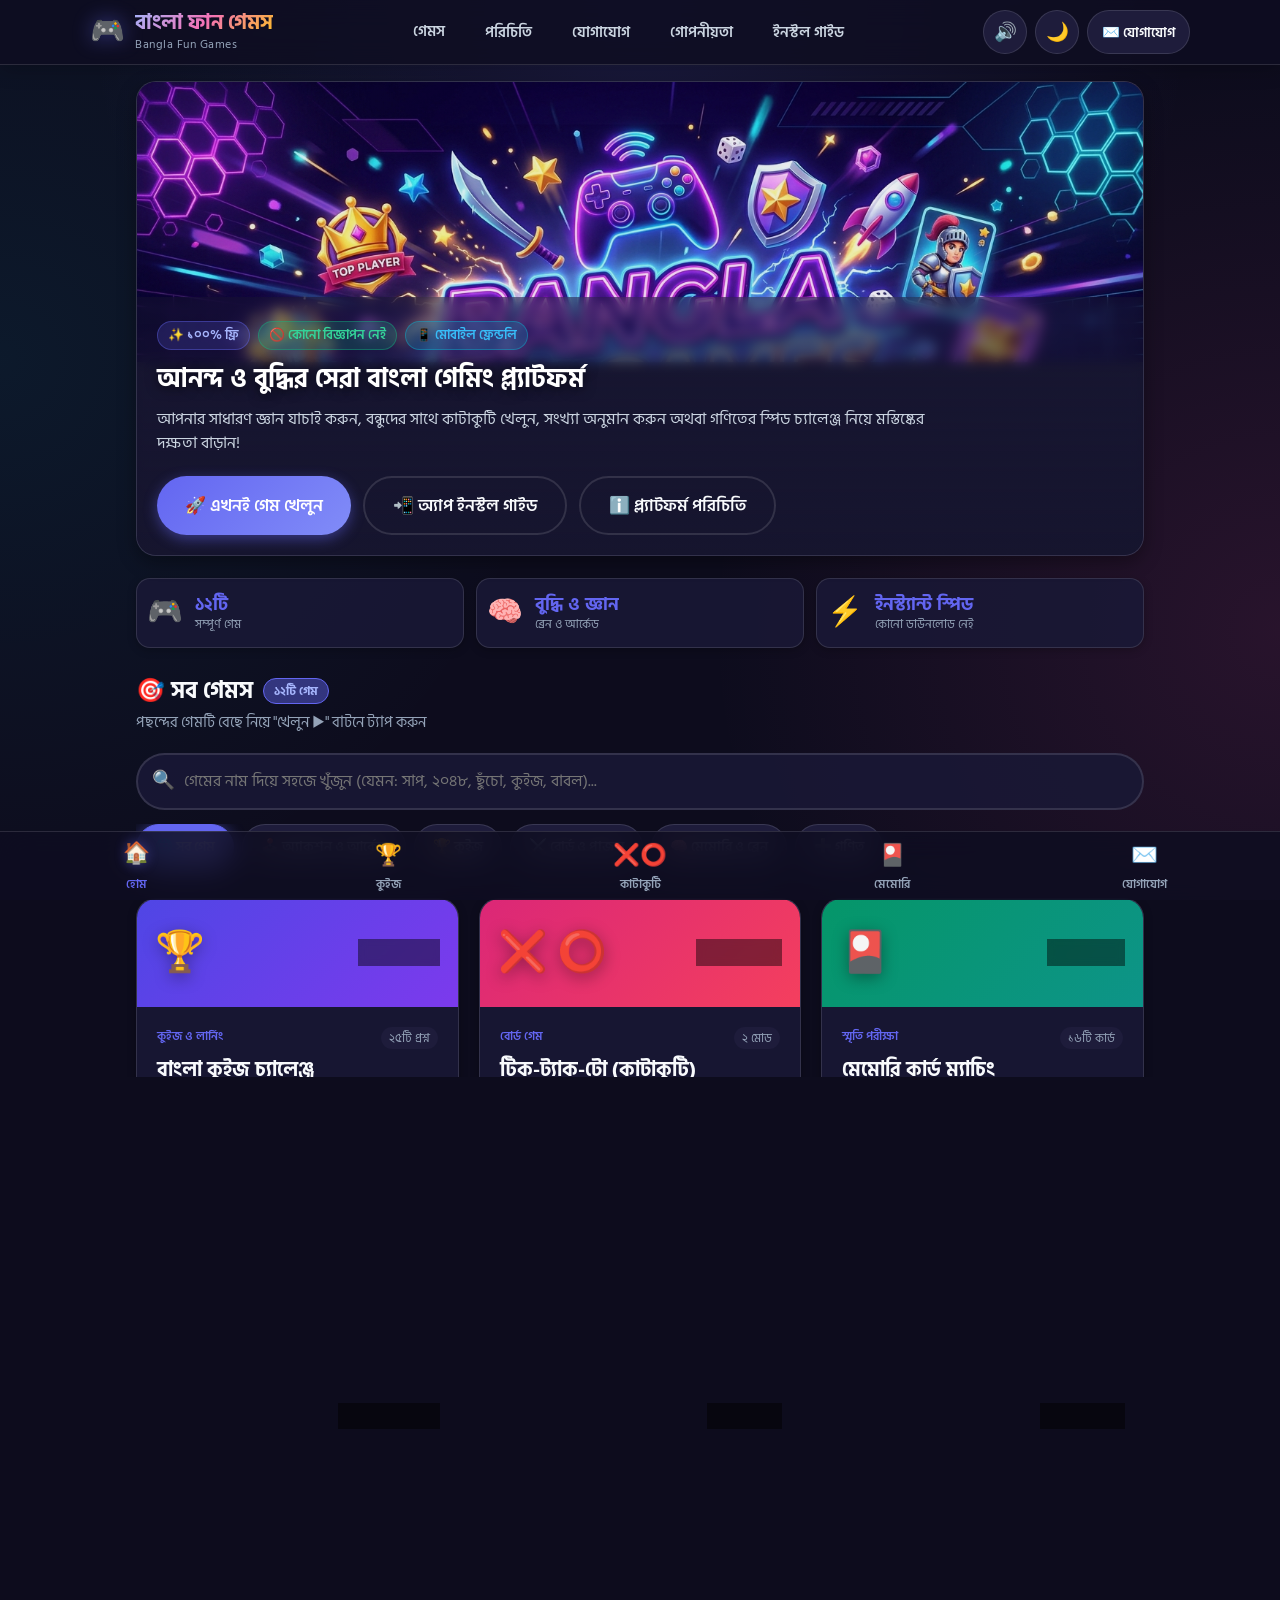
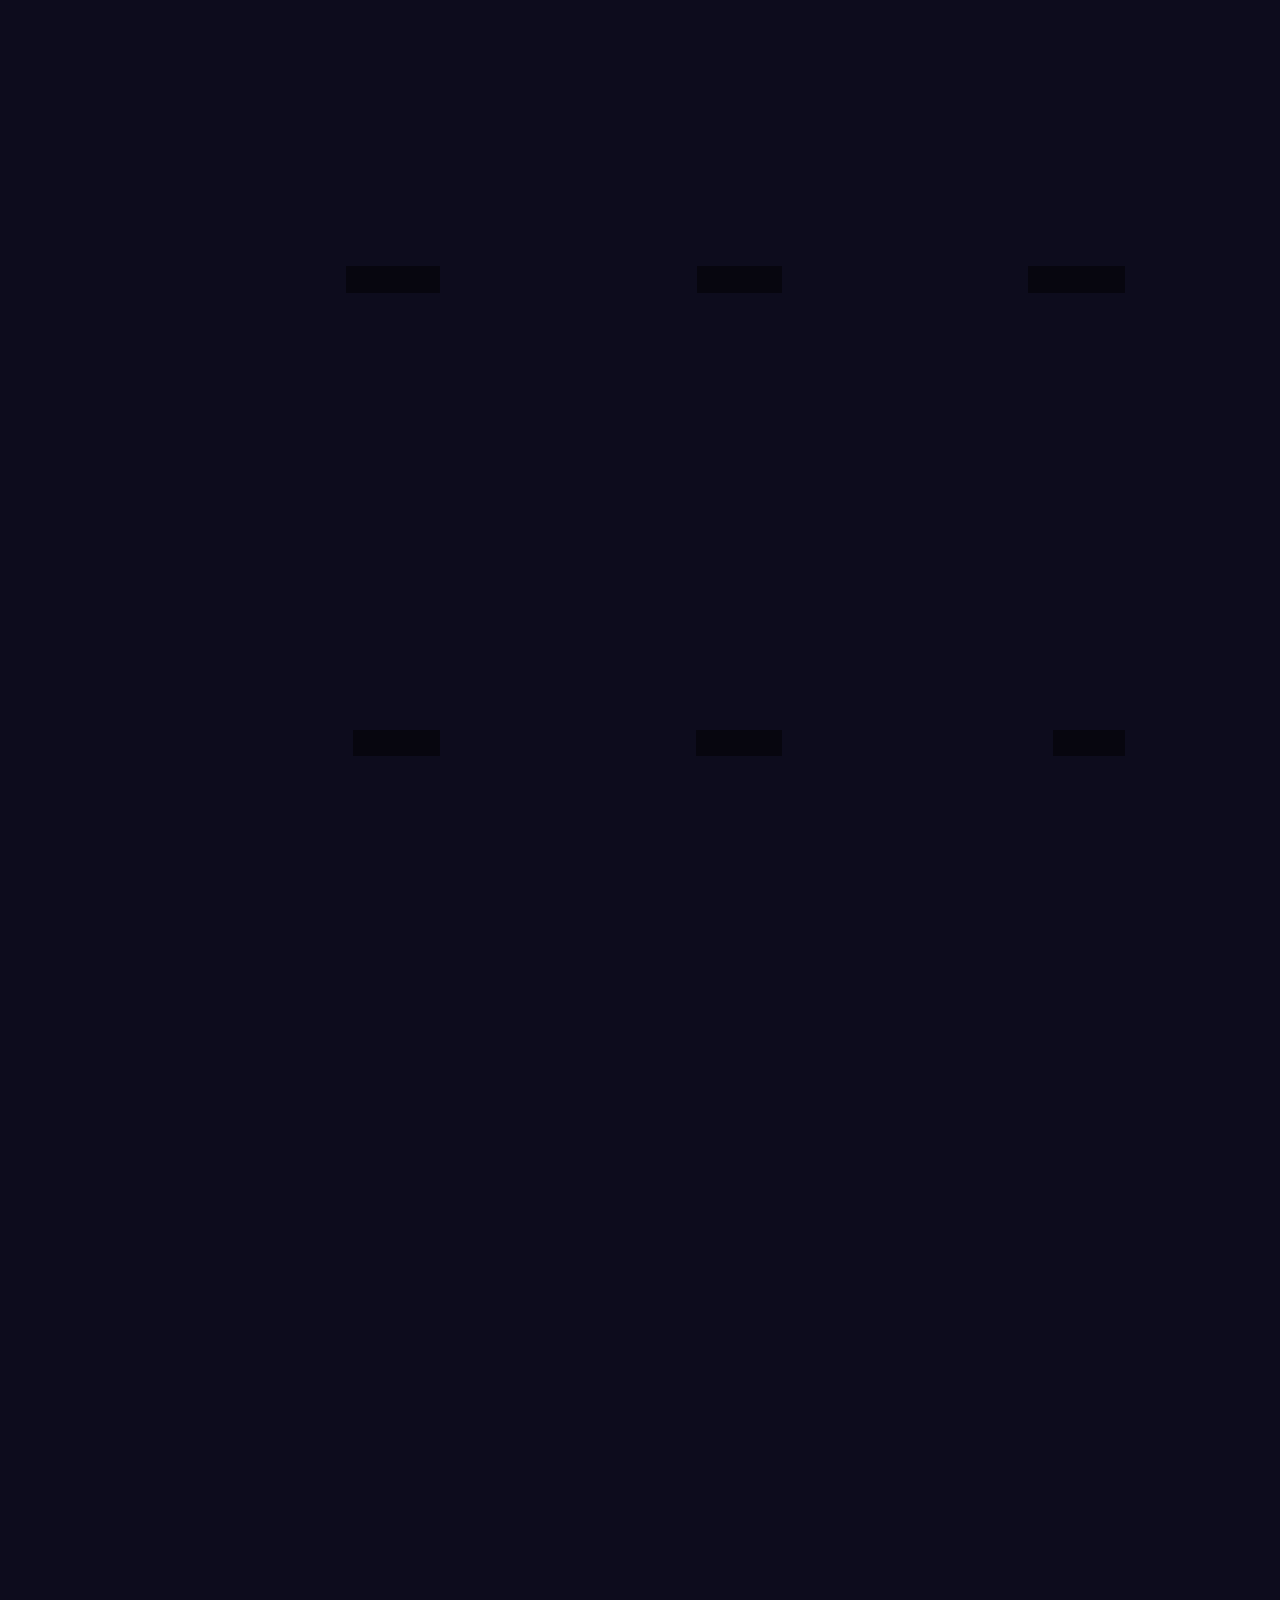
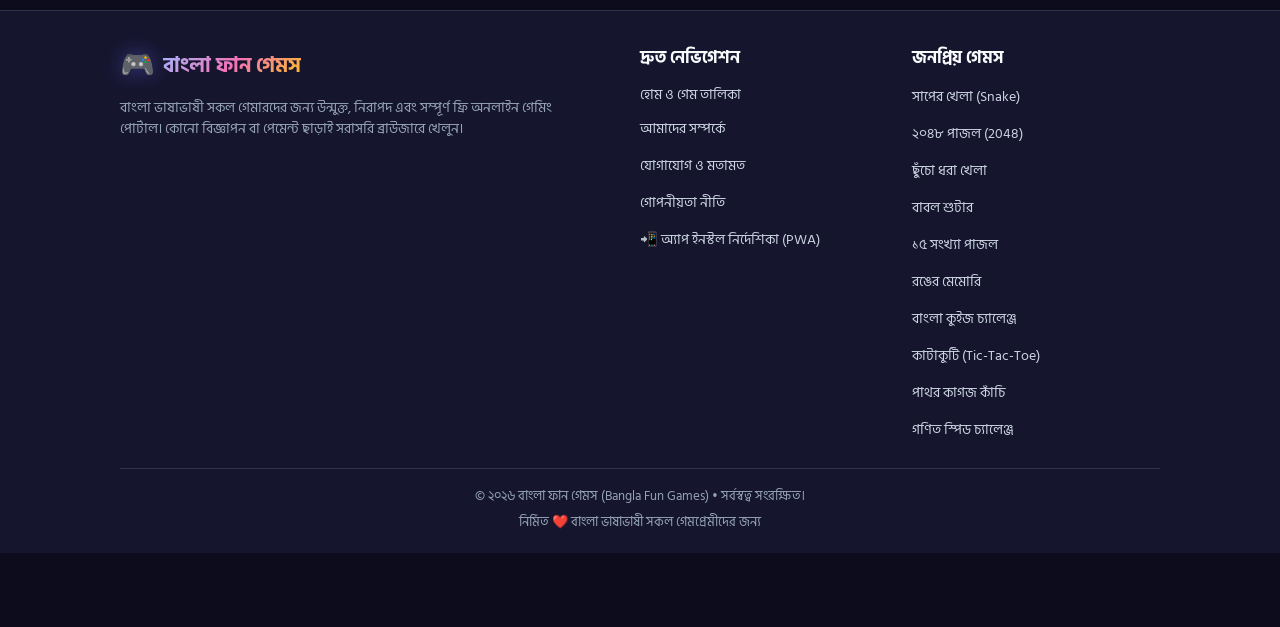
==== commit e105a96b: "refactor: improve performance and web integration Enable hardware acceleration, expand PWA meta tags" ====
--- a/app/src/main/assets/index.html
+++ b/app/src/main/assets/index.html
@@ -3,9 +3,22 @@
 <head>
   <meta charset="UTF-8">
   <meta name="viewport" content="width=device-width, initial-scale=1.0, maximum-scale=1.0, user-scalable=no">
-  <meta name="description" content="বাংলা ফান গেমস - সম্পূর্ণ ফ্রি, আধুনিক ও মোবাইল-বান্ধব কুইজ, টিক-ট্যাক-টো, মেমোরি, পাথর-কাগজ-কাঁচি, সংখ্যা অনুমান ও গণিত চ্যালেঞ্জ গেম।">
-  <meta name="theme-color" content="#131127">
-  <title>বাংলা ফান গেমস | Bangla Fun Games</title>
+  <meta name="description" content="বাংলা ফান গেমস - সম্পূর্ণ ফ্রি, আধুনিক ও মোবাইল-বান্ধব ১২টি মজার গেম — কুইজ, মেমোরি, টিক-ট্যাক-টো, স্নেক, ২০৪৮, বাবল শুটার ও আরও অনেক কিছু।">
+  <meta name="theme-color" content="#0d0c1d">
+  <meta name="mobile-web-app-capable" content="yes">
+  <meta name="apple-mobile-web-app-capable" content="yes">
+  <meta name="apple-mobile-web-app-status-bar-style" content="black-translucent">
+  <meta name="apple-mobile-web-app-title" content="বাংলা গেমস">
+  <meta name="application-name" content="বাংলা ফান গেমস">
+
+  <!-- PWA Manifest & Icons -->
+  <link rel="manifest" href="manifest.webmanifest">
+  <link rel="alternate" type="application/manifest+json" href="manifest.json">
+  <link rel="icon" type="image/png" sizes="192x192" href="icons/icon-192.png">
+  <link rel="icon" type="image/png" sizes="512x512" href="icons/icon-512.png">
+  <link rel="apple-touch-icon" href="icons/icon-192.png">
+
+  <title>বাংলা ফান গেমস | Bangla Fun Games - অনলাইন বাংলা গেমিং প্ল্যাটফর্ম</title>
   <link rel="stylesheet" href="style.css">
   <link rel="preconnect" href="https://fonts.googleapis.com">
   <link rel="preconnect" href="https://fonts.gstatic.com" crossorigin>
@@ -22,16 +35,29 @@
           <span class="brand-subtitle">Bangla Fun Games</span>
         </div>
       </div>
+
+      <!-- Desktop/Tablet Quick Nav -->
+      <nav class="desktop-nav-links">
+        <a href="#games-section" class="dnav-link" onclick="navigateTo('home');">গেমস</a>
+        <button class="dnav-btn" onclick="openAboutModal()">পরিচিতি</button>
+        <button class="dnav-btn" onclick="openContactModal()">যোগাযোগ</button>
+        <button class="dnav-btn" onclick="openPrivacyModal()">গোপনীয়তা</button>
+        <button class="dnav-btn" onclick="openPwaGuideModal()" title="PWA ইনস্টল নির্দেশিকা">ইনস্টল গাইড</button>
+      </nav>
       
+      <!-- Top Action Buttons -->
       <div class="nav-actions">
+        <button id="pwa-install-nav-btn" class="nav-install-btn" onclick="triggerPwaInstall()" style="display: none;" title="Android-এ অ্যাপ ইনস্টল করুন">
+          <span>📲 ইনস্টল অ্যাপ</span>
+        </button>
         <button id="sound-btn" class="icon-btn" aria-label="সাউন্ড অন বা অফ" title="সাউন্ড চালু/বন্ধ">
           <span id="sound-icon">🔊</span>
         </button>
         <button id="theme-btn" class="icon-btn" aria-label="থিম পরিবর্তন" title="থিম পরিবর্তন">
           <span id="theme-icon">🌙</span>
         </button>
-        <button class="nav-link-btn" onclick="openAboutModal()">
-          <span>ℹ️ পরিচিতি</span>
+        <button class="nav-link-btn" onclick="openContactModal()" title="যোগাযোগ ও মতামত">
+          <span>✉️ যোগাযোগ</span>
         </button>
       </div>
     </div>
@@ -42,20 +68,47 @@
     
     <!-- ==================== HOME / HUB VIEW ==================== -->
     <section id="view-home" class="app-view active">
-      <!-- Hero Banner -->
+      <!-- Hero Banner Card -->
       <div class="hero-card">
         <div class="hero-image-wrapper">
           <img src="banner.jpg" alt="Bangla Fun Games Banner" class="hero-img" onerror="this.style.display='none'">
         </div>
         <div class="hero-overlay">
-          <span class="hero-badge">✨ ১০০% ফ্রি • কোনো বিজ্ঞাপন নেই • অফলাইন সমর্থিত</span>
-          <h1 class="hero-title">আনন্দ ও বুদ্ধির সেরা বাংলা গেমস</h1>
-          <p class="hero-desc">আপনার সাধারণ জ্ঞান যাচাই করুন, বন্ধুদের সাথে খেলুন, সংখ্যা অনুমান করুন অথবা গণিতের স্পিড চ্যালেঞ্জ নিন!</p>
+          <div class="hero-badge-row">
+            <span class="hero-badge">✨ ১০০% ফ্রি</span>
+            <span class="hero-badge badge-accent">🚫 কোনো বিজ্ঞাপন নেই</span>
+            <span class="hero-badge badge-info">📱 মোবাইল ফ্রেন্ডলি</span>
+          </div>
+          <h1 class="hero-title">আনন্দ ও বুদ্ধির সেরা বাংলা গেমিং প্ল্যাটফর্ম</h1>
+          <p class="hero-desc">আপনার সাধারণ জ্ঞান যাচাই করুন, বন্ধুদের সাথে কাটাকুটি খেলুন, সংখ্যা অনুমান করুন অথবা গণিতের স্পিড চ্যালেঞ্জ নিয়ে মস্তিষ্কের দক্ষতা বাড়ান!</p>
           <div class="hero-actions">
             <a href="#games-section" class="btn btn-primary btn-large">
-              <span>🚀 গেম তালিকা দেখুন</span>
+              <span>🚀 এখনই গেম খেলুন</span>
             </a>
-          </div>
+            <button class="btn btn-outline btn-large" onclick="openPwaGuideModal()">
+              <span>📲 অ্যাপ ইনস্টল গাইড</span>
+            </button>
+            <button class="btn btn-outline btn-large" onclick="openAboutModal()">
+              <span>ℹ️ প্ল্যাটফর্ম পরিচিতি</span>
+            </button>
+          </div>
+        </div>
+      </div>
+
+      <!-- PWA Smart Install Banner -->
+      <div id="pwa-install-banner" class="pwa-install-banner" style="display: none;">
+        <div class="pwa-banner-left">
+          <span class="pwa-banner-icon">📲</span>
+          <div class="pwa-banner-info">
+            <h3 class="pwa-banner-title">মোবাইলে অ্যাপ হিসেবে ইনস্টল করুন</h3>
+            <p class="pwa-banner-desc">হোম স্ক্রিনে আইকন বানিয়ে দ্রুত, ফুল-স্ক্রিনে ও ইন্টারনেট ছাড়া অফলাইনে খেলুন!</p>
+          </div>
+        </div>
+        <div class="pwa-banner-right">
+          <button class="btn btn-accent btn-sm" onclick="triggerPwaInstall()">
+            <span>ইনস্টল করুন ⬇️</span>
+          </button>
+          <button class="pwa-dismiss-btn" onclick="dismissPwaBanner()" aria-label="বন্ধ করুন">✕</button>
         </div>
       </div>
 
@@ -64,22 +117,22 @@
         <div class="stat-pill">
           <span class="stat-icon">🎮</span>
           <div class="stat-info">
-            <span class="stat-value">৬টি</span>
-            <span class="stat-label">মজার গেম</span>
+            <span class="stat-value">১২টি</span>
+            <span class="stat-label">সম্পূর্ণ গেম</span>
           </div>
         </div>
         <div class="stat-pill">
           <span class="stat-icon">🧠</span>
           <div class="stat-info">
             <span class="stat-value">বুদ্ধি ও জ্ঞান</span>
-            <span class="stat-label">ব্রেন চ্যালেঞ্জ</span>
+            <span class="stat-label">ব্রেন ও আর্কেড</span>
           </div>
         </div>
         <div class="stat-pill">
           <span class="stat-icon">⚡</span>
           <div class="stat-info">
-            <span class="stat-value">১০০% ফ্রি</span>
-            <span class="stat-label">মোবাইল-ফার্স্ট</span>
+            <span class="stat-value">ইনস্ট্যান্ট স্পিড</span>
+            <span class="stat-label">কোনো ডাউনলোড নেই</span>
           </div>
         </div>
       </div>
@@ -87,44 +140,52 @@
       <!-- Games Hub Section -->
       <section id="games-section" class="section-games">
         <div class="section-header">
-          <h2 class="section-title">
-            <span>🎯 সব গেমস</span>
-            <span class="count-badge" id="games-count">৬টি গেম</span>
-          </h2>
-          <p class="section-subtitle">পছন্দের গেম বেছে নিয়ে "খেলুন" বাটনে ক্লিক করুন</p>
-        </div>
-
-        <!-- Search and Category Filters -->
+          <div>
+            <h2 class="section-title">
+              <span>🎯 সব গেমস</span>
+              <span class="count-badge" id="games-count">১২টি গেম</span>
+            </h2>
+            <p class="section-subtitle">পছন্দের গেমটি বেছে নিয়ে "খেলুন ▶" বাটনে ট্যাপ করুন</p>
+          </div>
+        </div>
+
+        <!-- Search Box & Category Filters -->
         <div class="filter-controls">
           <div class="search-box">
             <span class="search-icon">🔍</span>
-            <input type="text" id="game-search" placeholder="গেমের নাম দিয়ে খুঁজুন..." aria-label="গেম খুঁজুন">
+            <input type="text" id="game-search" placeholder="গেমের নাম দিয়ে সহজে খুঁজুন (যেমন: সাপ, ২০৪৮, ছুঁচো, কুইজ, বাবল)..." aria-label="গেম খুঁজুন">
             <button id="clear-search" class="clear-btn" style="display:none;" aria-label="মুছে ফেলুন">✕</button>
           </div>
-          <div class="category-tabs" role="tablist">
-            <button class="tab-btn active" data-category="all" role="tab">সব গেম</button>
-            <button class="tab-btn" data-category="quiz" role="tab">কুইজ</button>
-            <button class="tab-btn" data-category="board" role="tab">বোর্ড ও ক্লাসিক</button>
-            <button class="tab-btn" data-category="memory" role="tab">মেমোরি ও ব্রেন</button>
-            <button class="tab-btn" data-category="math" role="tab">গণিত</button>
-          </div>
-        </div>
-
-        <!-- Games Cards Grid -->
+          <div class="category-tabs" role="tablist" aria-label="গেমের ক্যাটাগরি">
+            <button class="tab-btn active" data-category="all" role="tab">🌐 সব গেম</button>
+            <button class="tab-btn" data-category="arcade" role="tab">🕹️ অ্যাকশন ও আর্কেড</button>
+            <button class="tab-btn" data-category="quiz" role="tab">🏆 কুইজ</button>
+            <button class="tab-btn" data-category="board" role="tab">⚔️ বোর্ড ও পাজল</button>
+            <button class="tab-btn" data-category="memory" role="tab">🧠 মেমোরি ও ব্রেন</button>
+            <button class="tab-btn" data-category="math" role="tab">➕ গণিত</button>
+          </div>
+        </div>
+
+        <!-- Games Cards Grid (All 6 Games) -->
         <div class="games-grid" id="games-grid">
           
           <!-- Game 1: Bengali Quiz -->
-          <article class="game-card" data-category="quiz" data-title="বাংলা কুইজ সাধারণ জ্ঞান">
+          <article class="game-card" data-category="quiz" data-title="বাংলা কুইজ সাধারণ জ্ঞান bengali quiz">
             <div class="game-card-banner quiz-banner">
               <span class="game-emoji">🏆</span>
               <span class="badge-tag">সাধারণ জ্ঞান</span>
             </div>
             <div class="game-card-body">
+              <div class="card-meta-top">
+                <span class="meta-cat">কুইজ ও লার্নিং</span>
+                <span class="meta-level">২৫টি প্রশ্ন</span>
+              </div>
               <h3 class="game-title">বাংলা কুইজ চ্যালেঞ্জ</h3>
-              <p class="game-desc">বাংলাদেশ ও বিশ্বের ইতিহাস, বিজ্ঞান, খেলাধুলা ও সাহিত্য নিয়ে ২৫টি চমৎকার কুইজ প্রশ্ন।</p>
+              <p class="game-desc">বাংলাদেশ ও বিশ্বের ইতিহাস, বিজ্ঞান, খেলাধুলা ও সাহিত্য নিয়ে ২৫টি চমৎকার কুইজ প্রশ্ন ও সঠিক উত্তরের ব্যাখ্যা।</p>
               <div class="game-features">
                 <span>⏱️ স্কোর ট্র্যাকিং</span>
                 <span>⭐ সঠিক উত্তর ব্যাখ্যা</span>
+                <span>👑 সেরা স্কোর</span>
               </div>
               <div class="card-footer">
                 <span class="best-score-preview" id="preview-best-quiz">সর্বোচ্চ স্কোর: <strong>০/২৫</strong></span>
@@ -136,17 +197,22 @@
           </article>
 
           <!-- Game 2: Tic-Tac-Toe -->
-          <article class="game-card" data-category="board" data-title="টিক ট্যাক টো কাটাকুটি">
+          <article class="game-card" data-category="board" data-title="টিক ট্যাক টো কাটাকুটি tic tac toe">
             <div class="game-card-banner ttt-banner">
               <span class="game-emoji">❌ ⭕</span>
               <span class="badge-tag">২ প্লেয়ার বা AI</span>
             </div>
             <div class="game-card-body">
+              <div class="card-meta-top">
+                <span class="meta-cat">বোর্ড গেম</span>
+                <span class="meta-level">২ মোড</span>
+              </div>
               <h3 class="game-title">টিক-ট্যাক-টো (কাটাকুটি)</h3>
-              <p class="game-desc">একই ফোনে বন্ধুর সাথে খেলুন অথবা বুদ্ধিমান কম্পিউটারের বিপক্ষে কাটাকুটি খেলে জয়ী হোন!</p>
+              <p class="game-desc">একই ফোনে বন্ধুর সাথে খেলুন অথবা বুদ্ধিমান কম্পিউটারের বিপক্ষে কাটাকুটি খেলে চ্যাম্পিয়ন হোন!</p>
               <div class="game-features">
                 <span>🤖 কম্পিউটার মোড</span>
                 <span>👥 ২ জন খেলোয়াড়</span>
+                <span>🏆 লাইভ স্কোরবোর্ড</span>
               </div>
               <div class="card-footer">
                 <span class="best-score-preview" id="preview-best-ttt">মোট জয়: <strong>০</strong></span>
@@ -158,17 +224,22 @@
           </article>
 
           <!-- Game 3: Memory Match -->
-          <article class="game-card" data-category="memory" data-title="মেমোরি কার্ড ম্যাচিং স্মৃতি পরীক্ষা">
+          <article class="game-card" data-category="memory" data-title="মেমোরি কার্ড ম্যাচিং স্মৃতি পরীক্ষা memory match">
             <div class="game-card-banner memory-banner">
               <span class="game-emoji">🎴</span>
               <span class="badge-tag">ব্রেন ট্রেইনার</span>
             </div>
             <div class="game-card-body">
+              <div class="card-meta-top">
+                <span class="meta-cat">স্মৃতি পরীক্ষা</span>
+                <span class="meta-level">১৬টি কার্ড</span>
+              </div>
               <h3 class="game-title">মেমোরি কার্ড ম্যাচিং</h3>
-              <p class="game-desc">কার্ডগুলো উল্টে জোড়া মেলান! কম চালে এবং দ্রুততম সময়ে সব কার্ড মিলিয়ে চ্যাম্পিয়ন হোন।</p>
+              <p class="game-desc">কার্ডগুলো উল্টে জোড়া মেলান! কম চালে এবং দ্রুততম সময়ে সব কার্ড মিলিয়ে নিজের স্মৃতিশক্তি পরীক্ষা করুন।</p>
               <div class="game-features">
-                <span>⚡ স্মৃতি পরীক্ষা</span>
+                <span>⚡ ৩ডি কার্ড ফ্লিপ</span>
                 <span>⏱️ সময় ও চাল ট্র্যাকার</span>
+                <span>🎯 ৮টি জোড়া</span>
               </div>
               <div class="card-footer">
                 <span class="best-score-preview" id="preview-best-memory">সেরা চাল: <strong>-</strong></span>
@@ -186,11 +257,16 @@
               <span class="badge-tag">ক্লাসিক হ্যান্ড গেম</span>
             </div>
             <div class="game-card-body">
+              <div class="card-meta-top">
+                <span class="meta-cat">ক্লাসিক গেম</span>
+                <span class="meta-level">ইনস্ট্যান্ট ফাইট</span>
+              </div>
               <h3 class="game-title">পাথর কাগজ কাঁচি</h3>
               <p class="game-desc">পাথর, কাগজ নাকি কাঁচি? কম্পিউটারের চাল অনুমান করে জয়ী হোন এবং ধারাবাহিক জয়ের রেকর্ড গড়ুন!</p>
               <div class="game-features">
                 <span>🔥 স্ট্রিক ট্র্যাকার</span>
-                <span>🤖 কম্পিউটার যুদ্ধ</span>
+                <span>🤖 অ্যানিমেটেড যুদ্ধ</span>
+                <span>🎉 ফলাফল ব্যাখ্যা</span>
               </div>
               <div class="card-footer">
                 <span class="best-score-preview" id="preview-best-rps">মোট জয়: <strong>০</strong></span>
@@ -208,11 +284,16 @@
               <span class="badge-tag">বুদ্ধির খেলা</span>
             </div>
             <div class="game-card-body">
+              <div class="card-meta-top">
+                <span class="meta-cat">লজিক ও ব্রেন</span>
+                <span class="meta-level">১-১০০ রেঞ্জ</span>
+              </div>
               <h3 class="game-title">সংখ্যা অনুমানের খেলা</h3>
-              <p class="game-desc">কম্পিউটার ১ থেকে ১০০ এর মধ্যে একটি গোপন সংখ্যা ভেবেছে। ইঙ্গিতের সাহায্যে সর্বনিম্ন চালে সংখ্যাটি খুঁজে বের করুন!</p>
+              <p class="game-desc">কম্পিউটার ১ থেকে ১০০ এর মধ্যে একটি গোপন সংখ্যা ভেবেছে। বড়/ছোট ইঙ্গিতের সাহায্যে সর্বনিম্ন চালে বের করুন!</p>
               <div class="game-features">
                 <span>🔼 বড়/ছোট ইঙ্গিত</span>
-                <span>🏆 সর্বনিম্ন চাল রেকর্ড</span>
+                <span>📜 পূর্ববর্তী চাল তালিকা</span>
+                <span>👑 সর্বনিম্ন চাল রেকর্ড</span>
               </div>
               <div class="card-footer">
                 <span class="best-score-preview" id="preview-best-guess">সেরা চাল: <strong>-</strong></span>
@@ -230,11 +311,16 @@
               <span class="badge-tag">স্পিড চ্যালেঞ্জ</span>
             </div>
             <div class="game-card-body">
+              <div class="card-meta-top">
+                <span class="meta-cat">গণিত ও গতি</span>
+                <span class="meta-level">৪৫ সেকেন্ড</span>
+              </div>
               <h3 class="game-title">গণিত স্পিড চ্যালেঞ্জ</h3>
               <p class="game-desc">৪৫ সেকেন্ডে দ্রুত যোগ, বিয়োগ ও গুণের সহজ সমাধান করুন। দ্রুত ও সঠিক হিসাব করে সর্বোচ্চ স্কোর গড়ুন!</p>
               <div class="game-features">
-                <span>⏱️ ৪৫ সেকেন্ড স্পিড</span>
+                <span>⏱️ স্পিড টাইমার</span>
                 <span>⭐ ৩টি লেভেল মোড</span>
+                <span>🔥 স্ট্রিক বোনাস</span>
               </div>
               <div class="card-footer">
                 <span class="best-score-preview" id="preview-best-math">সেরা স্কোর: <strong>০</strong></span>
@@ -245,23 +331,185 @@
             </div>
           </article>
 
+          <!-- Game 7: Snake Game (সাপের খেলা) -->
+          <article class="game-card" data-category="arcade" data-title="সাপের খেলা সাপ snake game arcade">
+            <div class="game-card-banner snake-banner">
+              <span class="game-emoji">🐍 🍎</span>
+              <span class="badge-tag">ক্লাসিক আর্কেড</span>
+            </div>
+            <div class="game-card-body">
+              <div class="card-meta-top">
+                <span class="meta-cat">অ্যাকশন ও আর্কেড</span>
+                <span class="meta-level">গতিশীল</span>
+              </div>
+              <h3 class="game-title">সাপের খেলা (Snake Game)</h3>
+              <p class="game-desc">সুস্বাদু লাল আপেল খেয়ে সাপকে লম্বা করুন! দেয়ালে কিংবা নিজের শরীরে ধাক্কা না খেয়ে সর্বোচ্চ স্কোর গড়ুন।</p>
+              <div class="game-features">
+                <span>🕹️ টাচ কন্ট্রোল ও ডি-প্যাড</span>
+                <span>🍎 গোল্ডেন বোনাস ফল</span>
+                <span>⏸️ পজ ও গতি নিয়ন্ত্রণ</span>
+              </div>
+              <div class="card-footer">
+                <span class="best-score-preview" id="preview-best-snake">সেরা স্কোর: <strong>০</strong></span>
+                <button class="btn btn-primary" onclick="launchGame('snake')">
+                  <span>খেলুন ▶</span>
+                </button>
+              </div>
+            </div>
+          </article>
+
+          <!-- Game 8: 2048 Puzzle (২০৪৮ পাজল) -->
+          <article class="game-card" data-category="board" data-title="২০৪৮ পাজল 2048 puzzle sliding number math">
+            <div class="game-card-banner p2048-banner">
+              <span class="game-emoji">🔢 🧩</span>
+              <span class="badge-tag">মস্তিষ্কের ধাঁধা</span>
+            </div>
+            <div class="game-card-body">
+              <div class="card-meta-top">
+                <span class="meta-cat">বোর্ড ও পাজল</span>
+                <span class="meta-level">৪x৪ গ্রিড</span>
+              </div>
+              <h3 class="game-title">২০৪৮ পাজল (2048)</h3>
+              <p class="game-desc">একই সংখ্যার টাইলস মিলিয়ে ২, ৪, ৮... করে ২০৪৮ বানিয়ে চ্যাম্পিয়ন হোন! প্রতিটি সোয়াইপে বুদ্ধি ও দূরদর্শিতা পরীক্ষা করুন।</p>
+              <div class="game-features">
+                <span>👆 সোয়াইপ ও টাচ বোতাম</span>
+                <span>🎯 ২০৪৮ টাইল টার্গেট</span>
+                <span>👑 সেরা পয়েন্ট ট্র্যাকার</span>
+              </div>
+              <div class="card-footer">
+                <span class="best-score-preview" id="preview-best-2048">সেরা স্কোর: <strong>০</strong></span>
+                <button class="btn btn-secondary" onclick="launchGame('2048')">
+                  <span>খেলুন ▶</span>
+                </button>
+              </div>
+            </div>
+          </article>
+
+          <!-- Game 9: Whack-a-Mole (ছুঁচো ধরা খেলা) -->
+          <article class="game-card" data-category="arcade" data-title="ছুঁচো ধরা খেলা ছুঁচো মারো whack a mole arcade mole">
+            <div class="game-card-banner whack-banner">
+              <span class="game-emoji">🐹 🔨</span>
+              <span class="badge-tag">রিফ্লেক্স চ্যালেঞ্জ</span>
+            </div>
+            <div class="game-card-body">
+              <div class="card-meta-top">
+                <span class="meta-cat">অ্যাকশন ও স্পিড</span>
+                <span class="meta-level">৩০ সেকেন্ড</span>
+              </div>
+              <h3 class="game-title">ছুঁচো ধরা খেলা (Whack-a-Mole)</h3>
+              <p class="game-desc">গর্ত থেকে ছুঁচো মাথা তুললেই দ্রুত ট্যাপ করে আঘাত করুন! ৩০ সেকেন্ডে যত বেশি সম্ভব ছুঁচো ধরে রেকর্ড স্কোর গড়ুন।</p>
+              <div class="game-features">
+                <span>⏱️ ৩০ সেকেন্ড টাইমার</span>
+                <span>⭐ গোল্ডেন ছুঁচো বোনাস</span>
+                <span>⚡ সুপার ফাস্ট রিফ্লেক্স</span>
+              </div>
+              <div class="card-footer">
+                <span class="best-score-preview" id="preview-best-whack">সেরা স্কোর: <strong>০</strong></span>
+                <button class="btn btn-warning" onclick="launchGame('whack')">
+                  <span>খেলুন ▶</span>
+                </button>
+              </div>
+            </div>
+          </article>
+
+          <!-- Game 10: 15 Number Sliding Puzzle (সংখ্যা সাজানোর ধাঁধা) -->
+          <article class="game-card" data-category="board" data-title="সংখ্যা সাজানোর ধাঁধা ১৫ পাজল 15 number sliding puzzle">
+            <div class="game-card-banner numpuzzle-banner">
+              <span class="game-emoji">🧩 🔢</span>
+              <span class="badge-tag">লজিক পাজল</span>
+            </div>
+            <div class="game-card-body">
+              <div class="card-meta-top">
+                <span class="meta-cat">লজিক ও ব্রেন</span>
+                <span class="meta-level">১৫ টাইলস</span>
+              </div>
+              <h3 class="game-title">সংখ্যা সাজানোর ধাঁধা (15 Puzzle)</h3>
+              <p class="game-desc">এলোমেলো টাইলসগুলো স্লাইড করে ১ থেকে ১৫ পর্যন্ত ক্রমানুসারে সাজান। সর্বনিম্ন চালে এবং কম সময়ে ধাঁধা সমাধান করুন!</p>
+              <div class="game-features">
+                <span>🔄 ১০০% সমাধানযোগ্য শাফেল</span>
+                <span>⏱️ চাল ও সময় ট্র্যাকার</span>
+                <span>🧠 মেধা ও যুক্তি বিকাশ</span>
+              </div>
+              <div class="card-footer">
+                <span class="best-score-preview" id="preview-best-numpuzzle">সেরা চাল: <strong>-</strong></span>
+                <button class="btn btn-purple" onclick="launchGame('numpuzzle')">
+                  <span>খেলুন ▶</span>
+                </button>
+              </div>
+            </div>
+          </article>
+
+          <!-- Game 11: Bubble Shooter (বাবল শুটার) -->
+          <article class="game-card" data-category="arcade" data-title="বাবল শুটার বাবল বাস্টার bubble shooter arcade match">
+            <div class="game-card-banner bubble-banner">
+              <span class="game-emoji">🫧 🎯</span>
+              <span class="badge-tag">রঙিন আর্কেড</span>
+            </div>
+            <div class="game-card-body">
+              <div class="card-meta-top">
+                <span class="meta-cat">অ্যাকশন ও নিশানা</span>
+                <span class="meta-level">ম্যাচ-৩ বাবল</span>
+              </div>
+              <h3 class="game-title">বাবল শুটার (Bubble Shooter)</h3>
+              <p class="game-desc">একই রঙের ৩ বা ততোধিক বাবল নিশানা করে ফুটিয়ে দিন! বাবলগুলো নিচে পৌঁছানোর আগেই বোর্ড ক্লিয়ার করে বিশাল স্কোর অর্জন করুন।</p>
+              <div class="game-features">
+                <span>🎯 টাচ নিশানা ও বাউন্স</span>
+                <span>💥 ক্লাস্টার বাস্ট বোনাস</span>
+                <span>⏸️ পজ ও রিজুম সুবিধা</span>
+              </div>
+              <div class="card-footer">
+                <span class="best-score-preview" id="preview-best-bubble">সেরা স্কোর: <strong>০</strong></span>
+                <button class="btn btn-cyan" onclick="launchGame('bubble')">
+                  <span>খেলুন ▶</span>
+                </button>
+              </div>
+            </div>
+          </article>
+
+          <!-- Game 12: Color Memory Challenge (রঙের মেমোরি চ্যালেঞ্জ) -->
+          <article class="game-card" data-category="memory" data-title="রঙের মেমোরি চ্যালেঞ্জ সাইমন সিকোয়েন্স color memory simon">
+            <div class="game-card-banner colormem-banner">
+              <span class="game-emoji">🎨 💡</span>
+              <span class="badge-tag">সুর ও স্মৃতি</span>
+            </div>
+            <div class="game-card-body">
+              <div class="card-meta-top">
+                <span class="meta-cat">স্মৃতি ও মনোযোগ</span>
+                <span class="meta-level">ক্রমবর্ধনশীল</span>
+              </div>
+              <h3 class="game-title">রঙের মেমোরি চ্যালেঞ্জ</h3>
+              <p class="game-desc">রঙ ও সুরের ক্রম মনে রেখে ঠিক একইভাবে ট্যাপ করুন! প্রতিটি রাউন্ডে এক ধাপ করে সুরের ধারা বাড়বে।</p>
+              <div class="game-features">
+                <span>🎵 মিষ্টি মিউজিক্যাল টোন</span>
+                <span>💡 লাইট-আপ অ্যানিমেশন</span>
+                <span>🔥 সর্বোচ্চ স্ট্রিক রেকর্ড</span>
+              </div>
+              <div class="card-footer">
+                <span class="best-score-preview" id="preview-best-colormem">সর্বোচ্চ রাউন্ড: <strong>০</strong></span>
+                <button class="btn btn-accent" onclick="launchGame('colormem')">
+                  <span>খেলুন ▶</span>
+                </button>
+              </div>
+            </div>
+          </article>
+
         </div>
 
         <div id="no-results" class="no-results" style="display:none;">
           <span>🔍</span>
-          <p>কোনো গেম খুঁজে পাওয়া যায়নি! অন্য নামে অনুসন্ধান করুন।</p>
+          <p>কোনো গেম খুঁজে পাওয়া যায়নি! অন্য কোনো শব্দ দিয়ে অনুসন্ধান করুন।</p>
           <button class="btn btn-outline" onclick="resetSearch()">সব গেম দেখুন</button>
         </div>
       </section>
 
-      <!-- Why Bangla Fun Games section -->
+      <!-- Why Bangla Fun Games Features Section -->
       <section class="section-info">
         <h3 class="info-title">💡 কেন বাংলা ফান গেমস সেরা?</h3>
         <div class="info-grid">
           <div class="info-box">
             <span class="info-icon">📱</span>
-            <h4>মোবাইল ফ্রেন্ডলি</h4>
-            <p>যেকোনো সাধারণ স্মার্টফোনে কোনো ল্যাগ ছাড়াই সাবলীলভাবে চলে।</p>
+            <h4>মোবাইল-বান্ধব নকশা</h4>
+            <p>যেকোনো সাধারণ স্মার্টফোনে কোনো ল্যাগ ছাড়াই সাবলীল ও মসৃণভাবে চলে।</p>
           </div>
           <div class="info-box">
             <span class="info-icon">🇧🇩</span>
@@ -270,10 +518,21 @@
           </div>
           <div class="info-box">
             <span class="info-icon">🔒</span>
-            <h4>১০০% নিরাপদ ও ফ্রি</h4>
-            <p>কোনো সাইন-আপ বা পেমেন্ট নেই। ডাটা ডিভাইসেই সংরক্ষিত থাকে।</p>
-          </div>
-        </div>
+            <h4>১০০% নিরাপদ ও সুরক্ষিত</h4>
+            <p>কোনো সাইন-আপ বা পাসওয়ার্ড নেই। সব ডাটা আপনার ডিভাইসেই সংরক্ষিত থাকে।</p>
+          </div>
+        </div>
+      </section>
+
+      <!-- Quick Platform Actions Banner -->
+      <section class="quick-banner">
+        <div class="quick-banner-content">
+          <h3>📢 আপনার কোনো মতামত বা পরামর্শ আছে?</h3>
+          <p>আমাদের গেম সম্পর্কে আপনার মতামত জানান অথবা নতুন কোনো গেমের আইডিয়া থাকলে শেয়ার করুন!</p>
+        </div>
+        <button class="btn btn-primary" onclick="openContactModal()">
+          <span>✉️ যোগাযোগ করুন</span>
+        </button>
       </section>
     </section>
 
@@ -293,7 +552,7 @@
       <div id="help-quiz" class="help-card" style="display:none;">
         <h4>📝 কুইজ খেলার নিয়ম:</h4>
         <p>• প্রতিটি প্রশ্নের জন্য ৪টি বিকল্প থাকবে, সঠিকটি বেছে নিন।</p>
-        <p>• সঠিক উত্তর দিলে পয়েন্ট পাবেন এবং তাৎক্ষণিক ফলাফল দেখতে পাবেন।</p>
+        <p>• সঠিক উত্তর দিলে পয়েন্ট পাবেন এবং তাৎক্ষণিক ফলাফল ও ব্যাখ্যা দেখতে পাবেন।</p>
         <p>• সব প্রশ্ন শেষে আপনার সর্বমোট স্কোর ও পারফরম্যান্স বিশ্লেষণ দেখতে পাবেন।</p>
       </div>
 
@@ -844,49 +1103,566 @@
       </div>
     </section>
 
+    <!-- ==================== GAME 7: SNAKE GAME (সাপের খেলা) ==================== -->
+    <section id="view-snake" class="app-view">
+      <div class="view-header">
+        <button class="back-btn" onclick="navigateTo('home')">
+          <span>← গেম তালিকায় ফিরুন</span>
+        </button>
+        <h2 class="view-heading">🐍 সাপের খেলা (Snake Game)</h2>
+        <button class="help-btn" onclick="toggleHelp('snake')">
+          <span>❓ নিয়ম</span>
+        </button>
+      </div>
+
+      <!-- Snake Help -->
+      <div id="help-snake" class="help-card" style="display:none;">
+        <h4>📝 খেলার নিয়মাবলী:</h4>
+        <p>• অন-স্ক্রিন তীর চিহ্ন বোতাম অথবা সোয়াইপ করে সাপকে পরিচালনা করুন।</p>
+        <p>• লাল আপেল খেলে <strong>১০ পয়েন্ট</strong> এবং সাপ ১ ঘর লম্বা হয়।</p>
+        <p>• মাঝে মাঝে আসা গোল্ডেন আপেল খেলে <strong>৩০ বোনাস পয়েন্ট</strong> পাবেন!</p>
+        <p>• নিজের শরীরে বা দেয়ালে ধাক্কা খেলে খেলা শেষ হবে।</p>
+      </div>
+
+      <div class="snake-container">
+        <!-- Snake Stats Bar -->
+        <div class="game-stats-bar">
+          <div class="gstat-item">
+            <span class="g-lbl">বর্তমান স্কোর</span>
+            <span class="g-val" id="snake-score-val">০</span>
+          </div>
+          <div class="gstat-item">
+            <span class="g-lbl">সর্বোচ্চ স্কোর</span>
+            <span class="g-val" id="snake-best-val">০</span>
+          </div>
+          <div class="gstat-item">
+            <span class="g-lbl">খাওয়া আপেল</span>
+            <span class="g-val" id="snake-apple-val">০টি</span>
+          </div>
+        </div>
+
+        <!-- Snake Canvas Wrapper -->
+        <div class="canvas-wrapper">
+          <canvas id="snake-canvas" width="360" height="360"></canvas>
+          <div id="snake-overlay" class="game-canvas-overlay" style="display:none;">
+            <div class="overlay-box">
+              <span class="overlay-icon" id="snake-overlay-icon">💥</span>
+              <h3 id="snake-overlay-title">খেলা সমাপ্ত!</h3>
+              <p id="snake-overlay-desc">দেয়ালে বা নিজের গায়ে ধাক্কা লেগেছে।</p>
+              <button class="btn btn-primary btn-large" onclick="restartSnakeGame()">
+                <span>🔄 আবার খেলুন</span>
+              </button>
+            </div>
+          </div>
+        </div>
+
+        <!-- Mobile Touch D-Pad -->
+        <div class="touch-dpad">
+          <div class="dpad-row dpad-row-top">
+            <button class="dpad-btn" id="dpad-up" aria-label="উপরে">⬆️</button>
+          </div>
+          <div class="dpad-row dpad-row-mid">
+            <button class="dpad-btn" id="dpad-left" aria-label="বামে">⬅️</button>
+            <div class="dpad-center">🎮</div>
+            <button class="dpad-btn" id="dpad-right" aria-label="ডানে">➡️</button>
+          </div>
+          <div class="dpad-row dpad-row-bottom">
+            <button class="dpad-btn" id="dpad-down" aria-label="নিচে">⬇️</button>
+          </div>
+        </div>
+
+        <!-- Snake Controls -->
+        <div class="game-controls">
+          <button class="btn btn-outline" id="snake-pause-btn" onclick="togglePauseSnake()">
+            <span id="snake-pause-text">⏸️ বিরতি</span>
+          </button>
+          <button class="btn btn-primary" onclick="restartSnakeGame()">
+            <span>🔄 নতুন করে খেলুন</span>
+          </button>
+        </div>
+      </div>
+    </section>
+
+    <!-- ==================== GAME 8: 2048 PUZZLE (২০৪৮ পাজল) ==================== -->
+    <section id="view-2048" class="app-view">
+      <div class="view-header">
+        <button class="back-btn" onclick="navigateTo('home')">
+          <span>← গেম তালিকায় ফিরুন</span>
+        </button>
+        <h2 class="view-heading">🔢 ২০৪৮ পাজল (2048 Puzzle)</h2>
+        <button class="help-btn" onclick="toggleHelp('2048')">
+          <span>❓ নিয়ম</span>
+        </button>
+      </div>
+
+      <!-- 2048 Help -->
+      <div id="help-2048" class="help-card" style="display:none;">
+        <h4>📝 খেলার নিয়মাবলী:</h4>
+        <p>• অন-স্ক্রিন তীর বাটন অথবা স্ক্রিনে সোয়াইপ করে সব টাইলস এক সাথে সরান।</p>
+        <p>• একই সংখ্যার দুটি টাইলস একত্রিত হলে তারা যুক্ত হয়ে দ্বিগুণ হয় (যেমন: ২+২=৪, ৪+৪=৮)।</p>
+        <p>• লক্ষ্য হলো <strong>২০৪৮ টাইলস</strong> তৈরি করা! নতুন চাল দেওয়ার জায়গা না থাকলে খেলা শেষ।</p>
+      </div>
+
+      <div class="p2048-container">
+        <!-- 2048 Stats -->
+        <div class="game-stats-bar">
+          <div class="gstat-item">
+            <span class="g-lbl">বর্তমান স্কোর</span>
+            <span class="g-val" id="p2048-score-val">০</span>
+          </div>
+          <div class="gstat-item">
+            <span class="g-lbl">সর্বোচ্চ স্কোর</span>
+            <span class="g-val" id="p2048-best-val">০</span>
+          </div>
+          <div class="gstat-item">
+            <span class="g-lbl">টার্গেট</span>
+            <span class="g-val highlight-val">২০৪৮</span>
+          </div>
+        </div>
+
+        <!-- 2048 Grid Board -->
+        <div class="p2048-board-wrapper">
+          <div class="p2048-grid" id="p2048-grid">
+            <!-- 16 cells rendered dynamically -->
+          </div>
+          <div id="p2048-overlay" class="game-canvas-overlay" style="display:none;">
+            <div class="overlay-box">
+              <span class="overlay-icon" id="p2048-overlay-icon">🏆</span>
+              <h3 id="p2048-overlay-title">দারুণ জয়!</h3>
+              <p id="p2048-overlay-desc">আপনি ২০৪৮ টাইলস তৈরি করেছেন!</p>
+              <div class="overlay-buttons">
+                <button class="btn btn-secondary" onclick="restart2048()">
+                  <span>🔄 নতুন গেম</span>
+                </button>
+                <button class="btn btn-outline" id="p2048-continue-btn" onclick="continue2048()" style="display:none;">
+                  <span>চালিয়ে যান ▶</span>
+                </button>
+              </div>
+            </div>
+          </div>
+        </div>
+
+        <!-- Mobile Touch Direction Controls -->
+        <div class="touch-dpad">
+          <div class="dpad-row dpad-row-top">
+            <button class="dpad-btn" onclick="move2048('up')" aria-label="উপরে">⬆️</button>
+          </div>
+          <div class="dpad-row dpad-row-mid">
+            <button class="dpad-btn" onclick="move2048('left')" aria-label="বামে">⬅️</button>
+            <div class="dpad-center">🧩</div>
+            <button class="dpad-btn" onclick="move2048('right')" aria-label="ডানে">➡️</button>
+          </div>
+          <div class="dpad-row dpad-row-bottom">
+            <button class="dpad-btn" onclick="move2048('down')" aria-label="নিচে">⬇️</button>
+          </div>
+        </div>
+
+        <!-- Controls -->
+        <div class="game-controls">
+          <button class="btn btn-secondary" onclick="restart2048()">
+            <span>🔄 নতুন গেম শুরু</span>
+          </button>
+        </div>
+      </div>
+    </section>
+
+    <!-- ==================== GAME 9: WHACK-A-MOLE (ছুঁচো ধরা খেলা) ==================== -->
+    <section id="view-whack" class="app-view">
+      <div class="view-header">
+        <button class="back-btn" onclick="navigateTo('home')">
+          <span>← গেম তালিকায় ফিরুন</span>
+        </button>
+        <h2 class="view-heading">🐹🔨 ছুঁচো ধরা খেলা (Whack-a-Mole)</h2>
+        <button class="help-btn" onclick="toggleHelp('whack')">
+          <span>❓ নিয়ম</span>
+        </button>
+      </div>
+
+      <!-- Whack Help -->
+      <div id="help-whack" class="help-card" style="display:none;">
+        <h4>📝 খেলার নিয়মাবলী:</h4>
+        <p>• প্রতিটি রাউন্ডে সময় থাকবে <strong>৩০ সেকেন্ড</strong>।</p>
+        <p>• গর্ত থেকে ছুঁচো মাথা তুললে সাথে সাথে ট্যাপ করুন!</p>
+        <p>• সাধারণ ছুঁচোতে <strong>১০ পয়েন্ট</strong> এবং চকচকে গোল্ডেন ছুঁচোতে <strong>৩০ পয়েন্ট</strong> পাবেন।</p>
+        <p>• সময় শেষ হওয়ার আগে যত বেশি সম্ভব ছুঁচো ধরে রেকর্ড গড়ুন!</p>
+      </div>
+
+      <div class="whack-container">
+        <!-- Whack Stats Bar -->
+        <div class="game-stats-bar">
+          <div class="gstat-item timer-item">
+            <span class="g-lbl">অবশিষ্ট সময়</span>
+            <span class="g-val" id="whack-timer-val">৩০ সে.</span>
+          </div>
+          <div class="gstat-item">
+            <span class="g-lbl">মোট স্কোর</span>
+            <span class="g-val" id="whack-score-val">০</span>
+          </div>
+          <div class="gstat-item">
+            <span class="g-lbl">সর্বোচ্চ স্কোর</span>
+            <span class="g-val" id="whack-best-val">০</span>
+          </div>
+        </div>
+
+        <!-- 3x3 Mole Grid -->
+        <div class="whack-grid" id="whack-grid">
+          <!-- 9 holes rendered dynamically -->
+        </div>
+
+        <!-- Result Card -->
+        <div class="result-card" id="whack-result-card" style="display:none;">
+          <div class="result-trophy">⏱️</div>
+          <h3 class="result-title">সময় সমাপ্ত!</h3>
+          <p class="result-subtitle" id="whack-result-greeting">দারুণ স্পিড দেখিয়েছেন!</p>
+
+          <div class="result-score-circle">
+            <span class="score-large" id="whack-final-score">০</span>
+            <span class="score-total">পয়েন্ট</span>
+          </div>
+
+          <div class="result-stats-grid">
+            <div class="res-stat">
+              <span class="res-stat-icon">🔨</span>
+              <span class="res-stat-val" id="whack-final-hits">০টি</span>
+              <span class="res-stat-name">সফল আঘাত</span>
+            </div>
+            <div class="res-stat">
+              <span class="res-stat-icon">👑</span>
+              <span class="res-stat-val" id="whack-final-best">০</span>
+              <span class="res-stat-name">সর্বোচ্চ রেকর্ড</span>
+            </div>
+          </div>
+
+          <div class="result-actions">
+            <button class="btn btn-warning btn-large" onclick="restartWhackGame()">
+              <span>🔄 আবার চ্যালেঞ্জ নিন</span>
+            </button>
+            <button class="btn btn-outline" onclick="navigateTo('home')">
+              <span>🏠 গেম তালিকা</span>
+            </button>
+          </div>
+        </div>
+
+        <!-- Controls -->
+        <div class="game-controls" id="whack-active-controls">
+          <button class="btn btn-outline" id="whack-pause-btn" onclick="togglePauseWhack()">
+            <span id="whack-pause-text">⏸️ বিরতি</span>
+          </button>
+          <button class="btn btn-warning" onclick="restartWhackGame()">
+            <span>🔄 নতুন রাউন্ড শুরু</span>
+          </button>
+        </div>
+      </div>
+    </section>
+
+    <!-- ==================== GAME 10: 15 NUMBER PUZZLE (সংখ্যা সাজানোর ধাঁধা) ==================== -->
+    <section id="view-numpuzzle" class="app-view">
+      <div class="view-header">
+        <button class="back-btn" onclick="navigateTo('home')">
+          <span>← গেম তালিকায় ফিরুন</span>
+        </button>
+        <h2 class="view-heading">🧩 সংখ্যা সাজানোর ধাঁধা (15 Puzzle)</h2>
+        <button class="help-btn" onclick="toggleHelp('numpuzzle')">
+          <span>❓ নিয়ম</span>
+        </button>
+      </div>
+
+      <!-- Number Puzzle Help -->
+      <div id="help-numpuzzle" class="help-card" style="display:none;">
+        <h4>📝 খেলার নিয়মাবলী:</h4>
+        <p>• খালি ঘরের পাশের টাইলসে ট্যাপ করলেই সেটি খালি ঘরে সরে যাবে।</p>
+        <p>• টাইলসগুলোকে ক্রমানুসারে <strong>১ থেকে ১৫</strong> পর্যন্ত সাজাতে হবে।</p>
+        <p>• শেষ ঘরটি ফাঁকা থাকবে। কম চালে এবং দ্রুততম সময়ে সমাধান করার চেষ্টা করুন!</p>
+      </div>
+
+      <div class="numpuzzle-container">
+        <!-- Number Puzzle Stats -->
+        <div class="game-stats-bar">
+          <div class="gstat-item">
+            <span class="g-lbl">মোট চাল</span>
+            <span class="g-val" id="numpuzzle-moves-val">০</span>
+          </div>
+          <div class="gstat-item">
+            <span class="g-lbl">ব্যয়িত সময়</span>
+            <span class="g-val" id="numpuzzle-time-val">০০:০০</span>
+          </div>
+          <div class="gstat-item">
+            <span class="g-lbl">সেরা রেকর্ড</span>
+            <span class="g-val" id="numpuzzle-best-val">-</span>
+          </div>
+        </div>
+
+        <!-- 4x4 Sliding Board -->
+        <div class="numpuzzle-board-wrapper">
+          <div class="numpuzzle-grid" id="numpuzzle-grid">
+            <!-- 16 tiles rendered dynamically -->
+          </div>
+
+          <div id="numpuzzle-overlay" class="game-canvas-overlay" style="display:none;">
+            <div class="overlay-box">
+              <span class="overlay-icon">🎉</span>
+              <h3>অভিনন্দন! আপনি জিতেছেন!</h3>
+              <p id="numpuzzle-win-details">ধাঁধাটি সফলভাবে সাজানো হয়েছে।</p>
+              <button class="btn btn-purple btn-large" onclick="restartNumPuzzle()">
+                <span>🔄 নতুন করে খেলুন</span>
+              </button>
+            </div>
+          </div>
+        </div>
+
+        <!-- Controls -->
+        <div class="game-controls">
+          <button class="btn btn-purple" onclick="restartNumPuzzle()">
+            <span>🔄 নতুন করে শাফেল করুন</span>
+          </button>
+        </div>
+      </div>
+    </section>
+
+    <!-- ==================== GAME 11: BUBBLE SHOOTER (বাবল শুটার) ==================== -->
+    <section id="view-bubble" class="app-view">
+      <div class="view-header">
+        <button class="back-btn" onclick="navigateTo('home')">
+          <span>← গেম তালিকায় ফিরুন</span>
+        </button>
+        <h2 class="view-heading">🫧 বাবল শুটার (Bubble Shooter)</h2>
+        <button class="help-btn" onclick="toggleHelp('bubble')">
+          <span>❓ নিয়ম</span>
+        </button>
+      </div>
+
+      <!-- Bubble Help -->
+      <div id="help-bubble" class="help-card" style="display:none;">
+        <h4>📝 খেলার নিয়মাবলী:</h4>
+        <p>• স্ক্রিনে ট্যাপ করে অথবা ড্র্যাগ করে নিশানা নির্ধারণ করুন এবং বাবল ছুঁড়ুন।</p>
+        <p>• একই রঙের <strong>৩টি বা ততোধিক বাবল</strong> একত্রিত হলে সেগুলো ফেটে যাবে।</p>
+        <p>• বাবলগুলো যেন নিচের সীমানা রেখা স্পর্শ না করে! সব বাবল ক্লিয়ার করে সর্বোচ্চ পয়েন্ট নিন।</p>
+      </div>
+
+      <div class="bubble-container">
+        <!-- Bubble Stats Bar -->
+        <div class="game-stats-bar">
+          <div class="gstat-item">
+            <span class="g-lbl">মোট স্কোর</span>
+            <span class="g-val" id="bubble-score-val">০</span>
+          </div>
+          <div class="gstat-item">
+            <span class="g-lbl">সর্বোচ্চ স্কোর</span>
+            <span class="g-val" id="bubble-best-val">০</span>
+          </div>
+          <div class="gstat-item">
+            <span class="g-lbl">পরবর্তী বাবল</span>
+            <span class="g-val next-bubble-preview" id="bubble-next-preview">🫧</span>
+          </div>
+        </div>
+
+        <!-- Bubble Canvas Area -->
+        <div class="canvas-wrapper">
+          <canvas id="bubble-canvas" width="360" height="460"></canvas>
+          <div id="bubble-overlay" class="game-canvas-overlay" style="display:none;">
+            <div class="overlay-box">
+              <span class="overlay-icon" id="bubble-overlay-icon">💥</span>
+              <h3 id="bubble-overlay-title">খেলা শেষ!</h3>
+              <p id="bubble-overlay-desc">বাবল সীমানা পার হয়ে গেছে।</p>
+              <button class="btn btn-cyan btn-large" onclick="restartBubbleGame()">
+                <span>🔄 আবার খেলুন</span>
+              </button>
+            </div>
+          </div>
+        </div>
+
+        <!-- Controls -->
+        <div class="game-controls">
+          <button class="btn btn-outline" id="bubble-pause-btn" onclick="togglePauseBubble()">
+            <span id="bubble-pause-text">⏸️ বিরতি</span>
+          </button>
+          <button class="btn btn-cyan" onclick="restartBubbleGame()">
+            <span>🔄 নতুন খেলা শুরু</span>
+          </button>
+        </div>
+      </div>
+    </section>
+
+    <!-- ==================== GAME 12: COLOR MEMORY CHALLENGE (রঙের মেমোরি) ==================== -->
+    <section id="view-colormem" class="app-view">
+      <div class="view-header">
+        <button class="back-btn" onclick="navigateTo('home')">
+          <span>← গেম তালিকায় ফিরুন</span>
+        </button>
+        <h2 class="view-heading">🎨 রঙের মেমোরি চ্যালেঞ্জ (Color Memory)</h2>
+        <button class="help-btn" onclick="toggleHelp('colormem')">
+          <span>❓ নিয়ম</span>
+        </button>
+      </div>
+
+      <!-- Color Memory Help -->
+      <div id="help-colormem" class="help-card" style="display:none;">
+        <h4>📝 খেলার নিয়মাবলী:</h4>
+        <p>• খেলা শুরু হলে রঙের প্যাডগুলো একের পর এক আলো জ্বালবে এবং সুর বাজাবে।</p>
+        <p>• রঙের এই ক্রমটি মনোযোগ দিয়ে লক্ষ্য করুন।</p>
+        <p>• আলো জ্বলা শেষ হলে ঠিক একই ক্রমানুসারে প্যাডগুলোতে ট্যাপ করুন।</p>
+        <p>• প্রতিটি সফল রাউন্ডে ক্রমটি এক ধাপ করে বড় হবে। দেখি আপনি কত রাউন্ড পর্যন্ত যেতে পারেন!</p>
+      </div>
+
+      <div class="colormem-container">
+        <!-- Color Memory Stats Bar -->
+        <div class="game-stats-bar">
+          <div class="gstat-item">
+            <span class="g-lbl">বর্তমান রাউন্ড</span>
+            <span class="g-val highlight-val" id="colormem-round-val">১</span>
+          </div>
+          <div class="gstat-item">
+            <span class="g-lbl">সর্বোচ্চ রেকর্ড</span>
+            <span class="g-val" id="colormem-best-val">০</span>
+          </div>
+        </div>
+
+        <!-- Game Status Toast -->
+        <div class="colormem-status-box" id="colormem-status-box">
+          <span id="colormem-status-text">▶️ "শুরু করুন" বাটনে চাপ দিন</span>
+        </div>
+
+        <!-- 4 Simon-style Color Pads in Circle / Rounded Grid -->
+        <div class="colormem-arena">
+          <div class="colormem-pad pad-green" id="cpad-0" onclick="handleColorPadClick(0)">
+            <span class="cpad-label">সবুজ</span>
+          </div>
+          <div class="colormem-pad pad-red" id="cpad-1" onclick="handleColorPadClick(1)">
+            <span class="cpad-label">লাল</span>
+          </div>
+          <div class="colormem-pad pad-yellow" id="cpad-2" onclick="handleColorPadClick(2)">
+            <span class="cpad-label">হলুদ</span>
+          </div>
+          <div class="colormem-pad pad-blue" id="cpad-3" onclick="handleColorPadClick(3)">
+            <span class="cpad-label">নীল</span>
+          </div>
+          <div class="colormem-center-hub">
+            <span id="colormem-hub-score">১</span>
+          </div>
+        </div>
+
+        <!-- Result Card -->
+        <div class="result-card" id="colormem-result-card" style="display:none;">
+          <div class="result-trophy">⚡</div>
+          <h3 class="result-title">ক্রমটি ভুল হয়েছে!</h3>
+          <p class="result-subtitle" id="colormem-result-greeting">ভালো স্মৃতিশক্তির পরিচয় দিয়েছেন!</p>
+
+          <div class="result-score-circle">
+            <span class="score-large" id="colormem-final-round">০</span>
+            <span class="score-total">রাউন্ড</span>
+          </div>
+
+          <div class="result-actions">
+            <button class="btn btn-accent btn-large" onclick="restartColorMemory()">
+              <span>🔄 আবার চেষ্টা করুন</span>
+            </button>
+            <button class="btn btn-outline" onclick="navigateTo('home')">
+              <span>🏠 গেম তালিকা</span>
+            </button>
+          </div>
+        </div>
+
+        <!-- Controls -->
+        <div class="game-controls" id="colormem-active-controls">
+          <button class="btn btn-accent btn-large" id="colormem-start-btn" onclick="startColorMemory()">
+            <span>▶️ খেলা শুরু করুন</span>
+          </button>
+        </div>
+      </div>
+    </section>
+
   </main>
 
-  <!-- ==================== ABOUT / INFO MODAL ==================== -->
-  <div id="about-modal" class="modal-backdrop" style="display:none;">
+  <!-- ==================== PROFESSIONAL FOOTER ==================== -->
+  <footer class="app-footer">
+    <div class="footer-container">
+      <div class="footer-col brand-col">
+        <div class="footer-brand" onclick="navigateTo('home')">
+          <span class="brand-icon">🎮</span>
+          <span class="brand-title">বাংলা ফান গেমস</span>
+        </div>
+        <p class="footer-desc">বাংলা ভাষাভাষী সকল গেমারদের জন্য উন্মুক্ত, নিরাপদ এবং সম্পূর্ণ ফ্রি অনলাইন গেমিং পোর্টাল। কোনো বিজ্ঞাপন বা পেমেন্ট ছাড়াই সরাসরি ব্রাউজারে খেলুন।</p>
+      </div>
+
+      <div class="footer-col">
+        <h4 class="footer-heading">দ্রুত নেভিগেশন</h4>
+        <ul class="footer-links">
+          <li><a href="#games-section" onclick="navigateTo('home');">হোম ও গেম তালিকা</a></li>
+          <li><button onclick="openAboutModal()" class="footer-link-btn">আমাদের সম্পর্কে</button></li>
+          <li><button onclick="openContactModal()" class="footer-link-btn">যোগাযোগ ও মতামত</button></li>
+          <li><button onclick="openPrivacyModal()" class="footer-link-btn">গোপনীয়তা নীতি</button></li>
+          <li><button onclick="openPwaGuideModal()" class="footer-link-btn">📲 অ্যাপ ইনস্টল নির্দেশিকা (PWA)</button></li>
+        </ul>
+      </div>
+
+      <div class="footer-col">
+        <h4 class="footer-heading">জনপ্রিয় গেমস</h4>
+        <ul class="footer-links">
+          <li><button onclick="launchGame('snake')" class="footer-link-btn">সাপের খেলা (Snake)</button></li>
+          <li><button onclick="launchGame('2048')" class="footer-link-btn">২০৪৮ পাজল (2048)</button></li>
+          <li><button onclick="launchGame('whack')" class="footer-link-btn">ছুঁচো ধরা খেলা</button></li>
+          <li><button onclick="launchGame('bubble')" class="footer-link-btn">বাবল শুটার</button></li>
+          <li><button onclick="launchGame('numpuzzle')" class="footer-link-btn">১৫ সংখ্যা পাজল</button></li>
+          <li><button onclick="launchGame('colormem')" class="footer-link-btn">রঙের মেমোরি</button></li>
+          <li><button onclick="launchGame('quiz')" class="footer-link-btn">বাংলা কুইজ চ্যালেঞ্জ</button></li>
+          <li><button onclick="launchGame('tictactoe')" class="footer-link-btn">কাটাকুটি (Tic-Tac-Toe)</button></li>
+          <li><button onclick="launchGame('rps')" class="footer-link-btn">পাথর কাগজ কাঁচি</button></li>
+          <li><button onclick="launchGame('math')" class="footer-link-btn">গণিত স্পিড চ্যালেঞ্জ</button></li>
+        </ul>
+      </div>
+    </div>
+
+    <div class="footer-bottom">
+      <p>© ২০২৬ বাংলা ফান গেমস (Bangla Fun Games) • সর্বস্বত্ব সংরক্ষিত।</p>
+      <p class="footer-made-with">নির্মিত ❤️ বাংলা ভাষাভাষী সকল গেমপ্রেমীদের জন্য</p>
+    </div>
+  </footer>
+
+  <!-- ==================== MODAL 1: ABOUT (পরিচিতি) ==================== -->
+  <div id="about-modal" class="modal-backdrop" style="display:none;" role="dialog" aria-modal="true" aria-labelledby="about-title">
     <div class="modal-card about-modal-card">
       <div class="modal-top">
-        <h3 class="modal-title">ℹ️ বাংলা ফান গেমস সম্পর্কে</h3>
+        <h3 class="modal-title" id="about-title">ℹ️ বাংলা ফান গেমস সম্পর্কে</h3>
         <button class="close-x" onclick="closeAboutModal()" aria-label="বন্ধ করুন">✕</button>
       </div>
       
       <div class="about-content">
-        <p><strong>বাংলা ফান গেমস (Bangla Fun Games)</strong> একটি সম্পূর্ণ ফ্রি, আধুনিক ও মোবাইল-বান্ধব অনলাইন গেমিং পোর্টাল। এতে রয়েছে ৬টি দারুণ শিক্ষামূলক ও মজার গেম।</p>
+        <p><strong>বাংলা ফান গেমস (Bangla Fun Games)</strong> একটি আধুনিক, শিক্ষামূলক ও বিনোদনমূলক উন্মুক্ত অনলাইন গেমিং পোর্টাল।</p>
         
         <div class="about-feature-list">
           <div class="a-feat">
             <span class="a-icon">✨</span>
             <div>
               <strong>জিরো খরচ ও ওপেন টেকনোলজি:</strong>
-              <p>এটি শুধুমাত্র HTML5, CSS3 ও Vanilla JavaScript দিয়ে তৈরি। কোনো পেইড API বা ডাটাবেজের প্রয়োজন নেই।</p>
+              <p>এটি সম্পূর্ণ পিওর HTML5, CSS3 ও Vanilla JavaScript দিয়ে তৈরি। কোনো পেইড API বা ভারী ডাটাবেজের প্রয়োজন নেই।</p>
             </div>
           </div>
           <div class="a-feat">
             <span class="a-icon">📱</span>
             <div>
               <strong>মোবাইলে সরাসরি ব্যবহার:</strong>
-              <p>আপনার অ্যান্ড্রয়েড ফোন, ট্যাব অথবা কম্পিউটারের যেকোনো ব্রাউজারে এটি নিখুঁতভাবে চলবে।</p>
+              <p>আপনার অ্যান্ড্রয়েড ফোন, ট্যাব অথবা কম্পিউটারের যেকোনো ব্রাউজারে এটি কোনো ইনস্টলেশন ছাড়াই তাৎক্ষণিক চলবে।</p>
             </div>
           </div>
           <div class="a-feat">
             <span class="a-icon">💾</span>
             <div>
-              <strong>লোকাল স্টোরেজ:</strong>
+              <strong>লোকাল স্টোরেজ নিরাপত্তা:</strong>
               <p>আপনার সর্বোচ্চ স্কোর ও সেটিংস আপনার নিজের ডিভাইসের ব্রাউজারেই সুরক্ষিত থাকে। কোনো ব্যক্তিগত তথ্য সংগ্রহ করা হয় না।</p>
             </div>
           </div>
+          <div class="a-feat">
+            <span class="a-icon">🎯</span>
+            <div>
+              <strong>মস্তিষ্কের চর্চা ও বিনোদন:</strong>
+              <p>সাধারণ জ্ঞান, যুক্তি, স্মৃতিশক্তি এবং দ্রুত গাণিতিক চিন্তা বৃদ্ধির লক্ষ্যে প্রতিটি গেম সাজানো হয়েছে।</p>
+            </div>
+          </div>
         </div>
 
         <div class="hosting-guide-box">
-          <h4>🌐 কীভাবে ইন্টারনেটে ফ্রি পাবলিশ করবেন?</h4>
-          <ol>
-            <li><strong>GitHub Pages:</strong> GitHub এ একটি ফ্রি রিপোজিটরি খুলে <code>index.html</code>, <code>style.css</code>, <code>script.js</code> আপলোড করুন এবং Pages চালু করুন।</li>
-            <li><strong>Netlify / Vercel:</strong> ফোল্ডারটি সরাসরি টেনে দিয়ে ১ মিনিটেই লাইভ ওয়েবসাইট লিংক পেয়ে যাবেন।</li>
-          </ol>
+          <h4>🌐 উন্মুক্ত ও ফ্রি হোস্টিং সুবিধা:</h4>
+          <p>এই প্রজেক্টটি Vercel এবং GitHub Pages-এ সম্পূর্ণ বিনামূল্যে সারাজীবন হোস্ট করে যে কারও সাথে শেয়ার করা যায়।</p>
         </div>
       </div>
 
@@ -894,6 +1670,162 @@
         <button class="btn btn-primary" onclick="closeAboutModal()">
           <span>বুঝেছি, ধন্যবাদ! 👍</span>
         </button>
+      </div>
+    </div>
+  </div>
+
+  <!-- ==================== MODAL 2: CONTACT (যোগাযোগ ও মতামত) ==================== -->
+  <div id="contact-modal" class="modal-backdrop" style="display:none;" role="dialog" aria-modal="true" aria-labelledby="contact-title">
+    <div class="modal-card contact-modal-card">
+      <div class="modal-top">
+        <h3 class="modal-title" id="contact-title">✉️ যোগাযোগ ও মতামত</h3>
+        <button class="close-x" onclick="closeContactModal()" aria-label="বন্ধ করুন">✕</button>
+      </div>
+      
+      <div class="contact-content">
+        <p class="contact-intro">আপনার কোনো প্রশ্ন, গেমের আইডিয়া বা মতামত থাকলে নিচে লিখে পাঠান:</p>
+        
+        <form id="contact-form" onsubmit="handleContactSubmit(event)">
+          <div class="form-group">
+            <label for="contact-name">আপনার নাম <span class="required">*</span></label>
+            <input type="text" id="contact-name" placeholder="যেমন: রাহুল হাসান" required>
+          </div>
+
+          <div class="form-group">
+            <label for="contact-email">ইমেইল ঠিকানা <span class="required">*</span></label>
+            <input type="email" id="contact-email" placeholder="name@example.com" required>
+          </div>
+
+          <div class="form-group">
+            <label for="contact-subject">বিষয়</label>
+            <select id="contact-subject">
+              <option value="feedback">গেমের প্রশংসা বা সাধারণ মতামত</option>
+              <option value="bug">কোনো সমস্যা বা বাগ রিপোর্ট</option>
+              <option value="suggestion">নতুন গেমের পরামর্শ</option>
+              <option value="other">অন্যান্য</option>
+            </select>
+          </div>
+
+          <div class="form-group">
+            <label for="contact-message">আপনার বার্তা বা মতামত <span class="required">*</span></label>
+            <textarea id="contact-message" rows="4" placeholder="আপনার মূল্যবান মতামত এখানে লিখুন..." required></textarea>
+          </div>
+
+          <button type="submit" class="btn btn-primary btn-block" id="contact-submit-btn">
+            <span>🚀 বার্তা পাঠান</span>
+          </button>
+        </form>
+
+        <!-- Success confirmation message -->
+        <div id="contact-success" class="contact-success-box" style="display:none;">
+          <span class="success-icon">🎉</span>
+          <h4>ধন্যবাদ! আপনার বার্তাটি গৃহীত হয়েছে।</h4>
+          <p>বাংলা ফান গেমস ব্যবহারের জন্য আন্তরিক ধন্যবাদ। আপনার মূল্যবান পরামর্শ আমাদের প্ল্যাটফর্মকে আরও উন্নত করতে সাহায্য করবে।</p>
+          <button class="btn btn-primary" onclick="resetContactForm()">
+            <span>নতুন বার্তা লিখুন</span>
+          </button>
+        </div>
+      </div>
+    </div>
+  </div>
+
+  <!-- ==================== MODAL 3: PRIVACY POLICY (গোপনীয়তা নীতি) ==================== -->
+  <div id="privacy-modal" class="modal-backdrop" style="display:none;" role="dialog" aria-modal="true" aria-labelledby="privacy-title">
+    <div class="modal-card privacy-modal-card">
+      <div class="modal-top">
+        <h3 class="modal-title" id="privacy-title">🛡️ গোপনীয়তা নীতি (Privacy Policy)</h3>
+        <button class="close-x" onclick="closePrivacyModal()" aria-label="বন্ধ করুন">✕</button>
+      </div>
+      
+      <div class="privacy-content">
+        <div class="privacy-badge">🔒 শতভাগ নিরাপদ ও ব্যক্তিগত তথ্যের নিশ্চয়তা</div>
+        <p><strong>বাংলা ফান গেমস (Bangla Fun Games)</strong> ব্যবহারকারীদের ব্যক্তিগত গোপনীয়তা রক্ষা করতে সম্পূর্ণ অঙ্গীকারবদ্ধ। নিচে আমাদের স্বচ্ছ গোপনীয়তা নীতি তুলে ধরা হলো:</p>
+
+        <div class="privacy-section">
+          <h4>১. ব্যক্তিগত তথ্যের সংগ্রহ:</h4>
+          <p>আমাদের ওয়েবসাইটে কোনো সাইন-আপ, লগইন বা ব্যক্তিগত তথ্য (যেমন: ফোন নম্বর, ঠিকানা, ব্যাংকিং তথ্য ইত্যাদি) সংগ্রহ করা হয় না।</p>
+        </div>
+
+        <div class="privacy-section">
+          <h4>২. লোকাল ডাটা ও স্কোর সংরক্ষণ:</h4>
+          <p>গেমের সর্বোচ্চ স্কোর, চালের রেকর্ড এবং ডার্ক/লাইট থিম সেটিংস আপনার ডিভাইসের নিজস্ব ব্রাউজার মেমোরিতে (HTML5 LocalStorage) সংরক্ষিত থাকে। এই ডাটা কোনো বহিরাগত সার্ভারে পাঠানো হয় না।</p>
+        </div>
+
+        <div class="privacy-section">
+          <h4>৩. কুকিজ ও ট্র্যাকিং:</h4>
+          <p>আমরা ব্যবহারকারীদের ট্র্যাক করার জন্য কোনো ট্র্যাকিং কুকিজ বা বিজ্ঞাপন নেটওয়ার্ক ব্যবহার করি না। এটি সম্পূর্ণ বিজ্ঞাপনমুক্ত ও পরিবার-বান্ধব পরিবেশ।</p>
+        </div>
+
+        <div class="privacy-section">
+          <h4>৪. শিশু ও শিক্ষার্থী নিরাপত্তা:</h4>
+          <p>আমাদের সব গেম মেধা বিকাশ ও সুস্থ বিনোদনের উদ্দেশ্যে তৈরি। এটি সব বয়সের শিশু, শিক্ষার্থী ও পরিবারের জন্য সম্পূর্ণ নিরাপদ।</p>
+        </div>
+      </div>
+
+      <div class="modal-buttons">
+        <button class="btn btn-primary" onclick="closePrivacyModal()">
+          <span>বুঝেছি, সহমত 👍</span>
+        </button>
+      </div>
+    </div>
+  </div>
+
+  <!-- ==================== MODAL 4: PWA INSTALL GUIDE (অ্যাপ ইনস্টল নির্দেশিকা) ==================== -->
+  <div id="pwa-guide-modal" class="modal-backdrop" style="display:none;" role="dialog" aria-modal="true" aria-labelledby="pwa-guide-title">
+    <div class="modal-card about-modal-card">
+      <div class="modal-top">
+        <h3 class="modal-title" id="pwa-guide-title">📲 অ্যাপ ইনস্টল নির্দেশিকা (PWA Guide)</h3>
+        <button class="close-x" onclick="closePwaGuideModal()" aria-label="বন্ধ করুন">✕</button>
+      </div>
+
+      <div class="about-content">
+        <div class="about-hero-badge">⚡ লাইটওয়েট, সুপারফাস্ট ও অফলাইন ফ্রেন্ডলি</div>
+        <p><strong>বাংলা ফান গেমস (Bangla Fun Games)</strong> একটি আধুনিক <strong>PWA (Progressive Web App)</strong>। এটি কোনো প্লে-স্টোর চার্জ বা অতিরিক্ত মেমোরি খরচ ছাড়াই আপনার Android ফোন বা কম্পিউটারে হুবহু নেটিভ অ্যাপের মতো ইনস্টল করা যায়।</p>
+
+        <div class="about-features-grid">
+          <div class="about-feat-item">
+            <span class="feat-icon">📱</span>
+            <div class="feat-info">
+              <h4>Android ফোনে ইনস্টল করার নিয়ম</h4>
+              <p>১. Chrome ব্রাউজারের ওপরের ডানদিকের <strong>তিনটি ডট (⋮)</strong> মেনুতে চাপ দিন।<br>
+              ২. তালিকা থেকে <strong>"Install app"</strong> অথবা <strong>"Add to Home screen"</strong> (হোম স্ক্রিনে যোগ করুন) চাপুন।<br>
+              ৩. <strong>Install</strong> কনফার্ম করলেই আপনার মোবাইলের হোম স্ক্রিন ও অ্যাপ ড্রয়ারে আইকন যুক্ত হবে।</p>
+            </div>
+          </div>
+
+          <div class="about-feat-item">
+            <span class="feat-icon">💻</span>
+            <div class="feat-info">
+              <h4>কম্পিউটার বা ল্যাপটপে ইনস্টল</h4>
+              <p>Chrome বা Edge ব্রাউজারের অ্যাড্রেস বারের ডানে থাকা <strong>ইনস্টল আইকন (⬇️)</strong>-এ ক্লিক করুন। অথবা ৩-ডট মেনু থেকে <strong>"Install Bangla Games"</strong> চাপুন।</p>
+            </div>
+          </div>
+
+          <div class="about-feat-item">
+            <span class="feat-icon">📶</span>
+            <div class="feat-info">
+              <h4>অফলাইন ক্যাশিং ও ফুলস্ক্রিন</h4>
+              <p>একবার লোড হওয়ার পর সার্ভিস ওয়ার্কারের মাধ্যমে গেমগুলো ক্যাশ হয়ে যায়। ফলে ইন্টারনেট সংযোগ দুর্বল হলেও গেমগুলো নিরবচ্ছিন্নভাবে খেলা যায়।</p>
+            </div>
+          </div>
+
+          <div class="about-feat-item">
+            <span class="feat-icon">✨</span>
+            <div class="feat-info">
+              <h4>স্বয়ংক্রিয় ইনস্ট্যান্ট আপডেট</h4>
+              <p>কোনো ম্যানুয়াল এপিকে আপডেট ছাড়াই নতুন গেম ও ফিচার স্বয়ংক্রিয়ভাবে লাইভ হবে।</p>
+            </div>
+          </div>
+        </div>
+
+        <div class="modal-buttons" style="margin-top: 18px;">
+          <button class="btn btn-primary" onclick="triggerPwaInstall()">
+            <span>📲 এখন ইনস্টল করতে চান? চাপুন</span>
+          </button>
+          <button class="btn btn-outline" onclick="closePwaGuideModal()">
+            <span>বুঝেছি, ধন্যবাদ</span>
+          </button>
+        </div>
       </div>
     </div>
   </div>
@@ -916,9 +1848,9 @@
       <span class="bnav-icon">🎴</span>
       <span class="bnav-text">মেমোরি</span>
     </button>
-    <button class="bnav-btn" id="bnav-more" onclick="navigateTo('home'); document.getElementById('games-section').scrollIntoView({behavior:'smooth'});">
-      <span class="bnav-icon">🎮</span>
-      <span class="bnav-text">সব গেম</span>
+    <button class="bnav-btn" id="bnav-contact" onclick="openContactModal()">
+      <span class="bnav-icon">✉️</span>
+      <span class="bnav-text">যোগাযোগ</span>
     </button>
   </nav>
 
--- a/app/src/main/assets/style.css
+++ b/app/src/main/assets/style.css
@@ -8,8 +8,8 @@
   /* Color Palette - Dark Arcade Cyberpunk Theme (Default) */
   --bg-primary: #0d0c1d;
   --bg-secondary: #16152e;
-  --bg-card: rgba(26, 25, 54, 0.85);
-  --bg-card-hover: rgba(38, 36, 77, 0.95);
+  --bg-card: rgba(26, 25, 54, 0.88);
+  --bg-card-hover: rgba(38, 36, 77, 0.98);
   --bg-surface: #1e1c3b;
   
   --text-primary: #f8fafc;
@@ -18,32 +18,32 @@
   
   --primary: #6366f1;
   --primary-hover: #4f46e5;
-  --primary-glow: rgba(99, 102, 241, 0.4);
+  --primary-glow: rgba(99, 102, 241, 0.45);
   
   --secondary: #ec4899;
   --secondary-hover: #db2777;
-  --secondary-glow: rgba(236, 72, 153, 0.4);
+  --secondary-glow: rgba(236, 72, 153, 0.45);
   
   --accent: #10b981;
   --accent-hover: #059669;
-  --accent-glow: rgba(16, 185, 129, 0.4);
+  --accent-glow: rgba(16, 185, 129, 0.45);
   
   --gold: #f59e0b;
   --warning: #f59e0b;
-  --warning-glow: rgba(245, 158, 11, 0.4);
+  --warning-glow: rgba(245, 158, 11, 0.45);
   
   --purple: #8b5cf6;
-  --purple-glow: rgba(139, 92, 246, 0.4);
+  --purple-glow: rgba(139, 92, 246, 0.45);
 
   --cyan: #06b6d4;
-  --cyan-glow: rgba(6, 182, 212, 0.4);
+  --cyan-glow: rgba(6, 182, 212, 0.45);
 
   --danger: #ef4444;
   --info: #06b6d4;
 
   --border-color: rgba(255, 255, 255, 0.12);
   --border-active: rgba(99, 102, 241, 0.6);
-  --glass-bg: rgba(22, 21, 46, 0.75);
+  --glass-bg: rgba(15, 14, 33, 0.85);
   
   --shadow-sm: 0 2px 8px rgba(0, 0, 0, 0.25);
   --shadow-md: 0 6px 18px rgba(0, 0, 0, 0.35);
@@ -78,7 +78,7 @@
   
   --border-color: rgba(0, 0, 0, 0.1);
   --border-active: rgba(79, 70, 229, 0.5);
-  --glass-bg: rgba(255, 255, 255, 0.85);
+  --glass-bg: rgba(255, 255, 255, 0.9);
   
   --shadow-sm: 0 2px 6px rgba(0, 0, 0, 0.08);
   --shadow-md: 0 6px 16px rgba(0, 0, 0, 0.1);
@@ -109,8 +109,9 @@
   line-height: 1.5;
   padding-bottom: 74px; /* Space for mobile bottom bar */
   overflow-x: hidden;
-  background: radial-gradient(circle at 50% 0%, rgba(99, 102, 241, 0.15), transparent 50%),
-              radial-gradient(circle at 100% 80%, rgba(236, 72, 153, 0.1), transparent 40%),
+  background: radial-gradient(circle at 50% 0%, rgba(99, 102, 241, 0.16), transparent 50%),
+              radial-gradient(circle at 100% 70%, rgba(236, 72, 153, 0.12), transparent 40%),
+              radial-gradient(circle at 0% 40%, rgba(6, 182, 212, 0.08), transparent 40%),
               var(--bg-primary);
   background-attachment: fixed;
 }
@@ -121,10 +122,11 @@
   top: 0;
   z-index: 100;
   background: var(--glass-bg);
-  backdrop-filter: blur(12px);
-  -webkit-backdrop-filter: blur(12px);
+  backdrop-filter: blur(14px);
+  -webkit-backdrop-filter: blur(14px);
   border-bottom: 1px solid var(--border-color);
-  padding: 8px 16px;
+  padding: 10px 16px;
+  box-shadow: 0 4px 20px rgba(0, 0, 0, 0.2);
 }
 
 .nav-container {
@@ -145,11 +147,17 @@
 }
 
 .brand-icon {
-  font-size: 26px;
+  font-size: 28px;
   display: flex;
   align-items: center;
   justify-content: center;
-  filter: drop-shadow(0 0 8px var(--primary-glow));
+  filter: drop-shadow(0 0 10px var(--primary-glow));
+  animation: pulse-slow 3s infinite alternate;
+}
+
+@keyframes pulse-slow {
+  from { transform: scale(1); }
+  to { transform: scale(1.08); }
 }
 
 .brand-text {
@@ -158,7 +166,7 @@
 }
 
 .brand-title {
-  font-size: 1.25rem;
+  font-size: 1.3rem;
   font-weight: 700;
   line-height: 1.2;
   background: linear-gradient(135deg, #a5b4fc, #f472b6, #fbbf24);
@@ -172,6 +180,38 @@
   letter-spacing: 0.5px;
 }
 
+/* Desktop Navigation Links */
+.desktop-nav-links {
+  display: none;
+  align-items: center;
+  gap: 16px;
+}
+
+@media (min-width: 800px) {
+  .desktop-nav-links {
+    display: flex;
+  }
+}
+
+.dnav-link, .dnav-btn {
+  background: none;
+  border: none;
+  color: var(--text-secondary);
+  font-family: inherit;
+  font-size: 0.92rem;
+  font-weight: 600;
+  cursor: pointer;
+  text-decoration: none;
+  padding: 6px 12px;
+  border-radius: var(--radius-full);
+  transition: all var(--transition-fast);
+}
+
+.dnav-link:hover, .dnav-btn:hover {
+  color: #ffffff;
+  background: var(--bg-surface);
+}
+
 .nav-actions {
   display: flex;
   align-items: center;
@@ -218,14 +258,16 @@
 .nav-link-btn:hover, .nav-link-btn:active {
   background: var(--primary);
   border-color: var(--primary);
+  color: #ffffff;
 }
 
 /* ==================== Main Containers ==================== */
 .main-container {
-  max-width: 1000px;
+  max-width: 1040px;
   margin: 0 auto;
   padding: 16px;
   width: 100%;
+  flex-grow: 1;
 }
 
 .app-view {
@@ -250,12 +292,12 @@
   border: 1px solid var(--border-color);
   overflow: hidden;
   box-shadow: var(--shadow-md);
-  margin-bottom: 20px;
+  margin-bottom: 22px;
 }
 
 .hero-image-wrapper {
   width: 100%;
-  max-height: 260px;
+  max-height: 280px;
   overflow: hidden;
   background: linear-gradient(135deg, #1e1b4b, #311042);
 }
@@ -265,45 +307,68 @@
   height: 100%;
   object-fit: cover;
   display: block;
-  opacity: 0.9;
+  opacity: 0.92;
   transition: transform 0.4s ease;
 }
 
+.hero-card:hover .hero-img {
+  transform: scale(1.02);
+}
+
 .hero-overlay {
-  padding: 20px;
-  background: linear-gradient(180deg, rgba(22, 21, 46, 0.4) 0%, rgba(22, 21, 46, 0.95) 100%);
-  margin-top: -60px;
+  padding: 24px 20px 20px;
+  background: linear-gradient(180deg, rgba(22, 21, 46, 0.45) 0%, rgba(22, 21, 46, 0.96) 100%);
+  margin-top: -65px;
   position: relative;
   z-index: 2;
-  backdrop-filter: blur(4px);
+  backdrop-filter: blur(6px);
+}
+
+.hero-badge-row {
+  display: flex;
+  flex-wrap: wrap;
+  gap: 8px;
+  margin-bottom: 12px;
 }
 
 .hero-badge {
   display: inline-block;
-  background: rgba(16, 185, 129, 0.2);
-  color: #34d399;
-  border: 1px solid rgba(16, 185, 129, 0.4);
+  background: rgba(99, 102, 241, 0.2);
+  color: #a5b4fc;
+  border: 1px solid rgba(99, 102, 241, 0.4);
   font-size: 0.8rem;
   font-weight: 600;
   padding: 4px 10px;
   border-radius: var(--radius-full);
+}
+
+.badge-accent {
+  background: rgba(16, 185, 129, 0.2);
+  color: #34d399;
+  border-color: rgba(16, 185, 129, 0.4);
+}
+
+.badge-info {
+  background: rgba(6, 182, 212, 0.2);
+  color: #38bdf8;
+  border-color: rgba(6, 182, 212, 0.4);
+}
+
+.hero-title {
+  font-size: 1.65rem;
+  font-weight: 700;
+  line-height: 1.35;
   margin-bottom: 10px;
-}
-
-.hero-title {
-  font-size: 1.6rem;
-  font-weight: 700;
-  line-height: 1.3;
-  margin-bottom: 8px;
   color: #ffffff;
-  text-shadow: 0 2px 10px rgba(0, 0, 0, 0.5);
+  text-shadow: 0 2px 12px rgba(0, 0, 0, 0.6);
 }
 
 .hero-desc {
   font-size: 0.98rem;
   color: var(--text-secondary);
-  margin-bottom: 16px;
-  line-height: 1.5;
+  margin-bottom: 20px;
+  line-height: 1.55;
+  max-width: 800px;
 }
 
 .hero-actions {
@@ -316,23 +381,29 @@
 .stats-row {
   display: grid;
   grid-template-columns: repeat(3, 1fr);
-  gap: 10px;
-  margin-bottom: 24px;
+  gap: 12px;
+  margin-bottom: 26px;
 }
 
 .stat-pill {
   background: var(--bg-card);
   border: 1px solid var(--border-color);
-  padding: 10px 8px;
+  padding: 12px 10px;
   border-radius: var(--radius-md);
   display: flex;
   align-items: center;
-  gap: 10px;
+  gap: 12px;
   box-shadow: var(--shadow-sm);
+  transition: transform var(--transition-fast);
+}
+
+.stat-pill:hover {
+  transform: translateY(-2px);
+  border-color: var(--primary);
 }
 
 .stat-icon {
-  font-size: 1.6rem;
+  font-size: 1.8rem;
 }
 
 .stat-info {
@@ -348,21 +419,26 @@
 }
 
 .stat-label {
-  font-size: 0.76rem;
+  font-size: 0.78rem;
   color: var(--text-muted);
 }
 
-/* ==================== Filter Controls ==================== */
+/* ==================== Filter Controls & Search ==================== */
 .section-games {
-  margin-bottom: 30px;
+  margin-bottom: 34px;
 }
 
 .section-header {
-  margin-bottom: 16px;
+  margin-bottom: 18px;
+  display: flex;
+  justify-content: space-between;
+  align-items: flex-end;
+  flex-wrap: wrap;
+  gap: 10px;
 }
 
 .section-title {
-  font-size: 1.4rem;
+  font-size: 1.45rem;
   font-weight: 700;
   display: flex;
   align-items: center;
@@ -373,13 +449,13 @@
   background: var(--primary-glow);
   color: #a5b4fc;
   border: 1px solid var(--primary);
-  font-size: 0.75rem;
-  padding: 2px 8px;
+  font-size: 0.78rem;
+  padding: 3px 10px;
   border-radius: var(--radius-full);
 }
 
 .section-subtitle {
-  font-size: 0.9rem;
+  font-size: 0.92rem;
   color: var(--text-muted);
   margin-top: 4px;
 }
@@ -387,8 +463,8 @@
 .filter-controls {
   display: flex;
   flex-direction: column;
-  gap: 12px;
-  margin-bottom: 20px;
+  gap: 14px;
+  margin-bottom: 22px;
 }
 
 .search-box {
@@ -400,21 +476,21 @@
 
 .search-icon {
   position: absolute;
-  left: 14px;
-  font-size: 1.1rem;
+  left: 16px;
+  font-size: 1.15rem;
   color: var(--text-muted);
   pointer-events: none;
 }
 
 .search-box input {
   width: 100%;
-  padding: 12px 42px 12px 42px;
-  min-height: 48px;
+  padding: 14px 44px 14px 46px;
+  min-height: 52px;
   background: var(--bg-card);
-  border: 1px solid var(--border-color);
+  border: 2px solid var(--border-color);
   border-radius: var(--radius-full);
   color: var(--text-primary);
-  font-size: 0.95rem;
+  font-size: 0.98rem;
   font-family: inherit;
   outline: none;
   transition: all var(--transition-fast);
@@ -431,16 +507,21 @@
   background: none;
   border: none;
   color: var(--text-muted);
-  font-size: 1rem;
+  font-size: 1.1rem;
   cursor: pointer;
-  padding: 6px;
+  padding: 8px;
+  min-width: 40px;
+  min-height: 40px;
+  display: flex;
+  align-items: center;
+  justify-content: center;
 }
 
 .category-tabs {
   display: flex;
   gap: 8px;
   overflow-x: auto;
-  padding-bottom: 4px;
+  padding-bottom: 6px;
   scrollbar-width: none;
 }
 
@@ -453,10 +534,10 @@
   background: var(--bg-surface);
   border: 1px solid var(--border-color);
   color: var(--text-secondary);
-  padding: 8px 16px;
-  min-height: 44px;
-  border-radius: var(--radius-full);
-  font-size: 0.88rem;
+  padding: 10px 18px;
+  min-height: 46px;
+  border-radius: var(--radius-full);
+  font-size: 0.9rem;
   font-weight: 600;
   cursor: pointer;
   font-family: inherit;
@@ -467,14 +548,14 @@
   background: var(--primary);
   color: #ffffff;
   border-color: var(--primary);
-  box-shadow: 0 0 12px var(--primary-glow);
+  box-shadow: 0 0 14px var(--primary-glow);
 }
 
 /* ==================== Games Grid ==================== */
 .games-grid {
   display: grid;
   grid-template-columns: 1fr;
-  gap: 18px;
+  gap: 20px;
 }
 
 @media (min-width: 640px) {
@@ -483,7 +564,7 @@
   }
 }
 
-@media (min-width: 900px) {
+@media (min-width: 960px) {
   .games-grid {
     grid-template-columns: repeat(3, 1fr);
   }
@@ -501,13 +582,13 @@
 }
 
 .game-card:hover {
-  transform: translateY(-4px);
+  transform: translateY(-5px);
   border-color: var(--border-active);
   box-shadow: var(--shadow-lg), var(--shadow-neon);
 }
 
 .game-card-banner {
-  padding: 24px 16px;
+  padding: 24px 18px;
   display: flex;
   align-items: center;
   justify-content: space-between;
@@ -538,55 +619,98 @@
   background: linear-gradient(135deg, #0284c7, #06b6d4);
 }
 
+.snake-banner {
+  background: linear-gradient(135deg, #059669, #10b981);
+}
+
+.p2048-banner {
+  background: linear-gradient(135deg, #ea580c, #f59e0b);
+}
+
+.whack-banner {
+  background: linear-gradient(135deg, #d97706, #b45309);
+}
+
+.numpuzzle-banner {
+  background: linear-gradient(135deg, #7c3aed, #9333ea);
+}
+
+.bubble-banner {
+  background: linear-gradient(135deg, #0284c7, #ec4899);
+}
+
+.colormem-banner {
+  background: linear-gradient(135deg, #ec4899, #8b5cf6, #3b82f6);
+}
+
 .game-emoji {
-  font-size: 2.4rem;
-  filter: drop-shadow(0 4px 8px rgba(0,0,0,0.3));
+  font-size: 2.5rem;
+  filter: drop-shadow(0 4px 8px rgba(0,0,0,0.35));
 }
 
 .badge-tag {
-  background: rgba(0, 0, 0, 0.4);
+  background: rgba(0, 0, 0, 0.45);
   color: #ffffff;
+  font-size: 0.78rem;
+  font-weight: 600;
+  padding: 4px 12px;
+  border-radius: var(--radius-full);
+  backdrop-filter: blur(4px);
+}
+
+.game-card-body {
+  padding: 20px;
+  display: flex;
+  flex-direction: column;
+  flex-grow: 1;
+}
+
+.card-meta-top {
+  display: flex;
+  justify-content: space-between;
+  margin-bottom: 6px;
   font-size: 0.76rem;
+  color: var(--text-muted);
+}
+
+.meta-cat {
   font-weight: 600;
-  padding: 4px 10px;
-  border-radius: var(--radius-full);
-  backdrop-filter: blur(4px);
-}
-
-.game-card-body {
-  padding: 18px;
-  display: flex;
-  flex-direction: column;
-  flex-grow: 1;
+  color: var(--primary);
+}
+
+.meta-level {
+  background: var(--bg-surface);
+  padding: 2px 8px;
+  border-radius: var(--radius-full);
 }
 
 .game-title {
   font-size: 1.25rem;
   font-weight: 700;
-  margin-bottom: 6px;
+  margin-bottom: 8px;
   color: var(--text-primary);
 }
 
 .game-desc {
   font-size: 0.9rem;
   color: var(--text-secondary);
-  line-height: 1.45;
-  margin-bottom: 14px;
+  line-height: 1.5;
+  margin-bottom: 16px;
   flex-grow: 1;
 }
 
 .game-features {
   display: flex;
-  gap: 12px;
+  gap: 8px;
   font-size: 0.78rem;
   color: var(--text-muted);
-  margin-bottom: 16px;
+  margin-bottom: 18px;
   flex-wrap: wrap;
 }
 
 .game-features span {
   background: var(--bg-surface);
-  padding: 4px 8px;
+  padding: 4px 10px;
   border-radius: var(--radius-sm);
   border: 1px solid var(--border-color);
 }
@@ -601,7 +725,7 @@
 }
 
 .best-score-preview {
-  font-size: 0.82rem;
+  font-size: 0.85rem;
   color: var(--text-muted);
 }
 
@@ -614,7 +738,7 @@
   font-family: inherit;
   font-size: 0.95rem;
   font-weight: 600;
-  padding: 10px 20px;
+  padding: 10px 22px;
   min-height: 48px;
   border-radius: var(--radius-full);
   border: none;
@@ -719,25 +843,25 @@
   background: var(--bg-surface);
 }
 
-/* ==================== Info Section ==================== */
+/* ==================== Info & Quick Banner Sections ==================== */
 .section-info {
   background: var(--bg-card);
   border: 1px solid var(--border-color);
   border-radius: var(--radius-lg);
-  padding: 22px;
-  margin-top: 24px;
+  padding: 24px;
+  margin-top: 26px;
 }
 
 .info-title {
-  font-size: 1.2rem;
-  margin-bottom: 16px;
+  font-size: 1.25rem;
+  margin-bottom: 18px;
   color: var(--text-primary);
 }
 
 .info-grid {
   display: grid;
   grid-template-columns: 1fr;
-  gap: 14px;
+  gap: 16px;
 }
 
 @media (min-width: 640px) {
@@ -749,31 +873,60 @@
 .info-box {
   background: var(--bg-surface);
   border: 1px solid var(--border-color);
-  padding: 16px;
+  padding: 18px;
   border-radius: var(--radius-md);
+  transition: transform var(--transition-fast);
+}
+
+.info-box:hover {
+  transform: translateY(-2px);
+  border-color: var(--primary);
 }
 
 .info-icon {
-  font-size: 1.8rem;
+  font-size: 2rem;
   display: inline-block;
-  margin-bottom: 8px;
+  margin-bottom: 10px;
 }
 
 .info-box h4 {
-  font-size: 1rem;
+  font-size: 1.05rem;
+  margin-bottom: 6px;
+  color: var(--text-primary);
+}
+
+.info-box p {
+  font-size: 0.88rem;
+  color: var(--text-secondary);
+  line-height: 1.45;
+}
+
+.quick-banner {
+  background: linear-gradient(135deg, rgba(99, 102, 241, 0.2), rgba(236, 72, 153, 0.15));
+  border: 1px solid var(--primary);
+  border-radius: var(--radius-lg);
+  padding: 22px;
+  margin-top: 24px;
+  display: flex;
+  align-items: center;
+  justify-content: space-between;
+  flex-wrap: wrap;
+  gap: 16px;
+}
+
+.quick-banner-content h3 {
+  font-size: 1.15rem;
   margin-bottom: 4px;
-  color: var(--text-primary);
-}
-
-.info-box p {
-  font-size: 0.85rem;
+}
+
+.quick-banner-content p {
+  font-size: 0.88rem;
   color: var(--text-secondary);
-  line-height: 1.4;
 }
 
 /* ==================== Game Views Common Header ==================== */
 .game-view {
-  max-width: 700px;
+  max-width: 720px;
   margin: 0 auto;
 }
 
@@ -782,9 +935,9 @@
   align-items: center;
   justify-content: space-between;
   gap: 10px;
-  margin-bottom: 16px;
+  margin-bottom: 18px;
   background: var(--bg-card);
-  padding: 10px 14px;
+  padding: 12px 16px;
   border-radius: var(--radius-md);
   border: 1px solid var(--border-color);
 }
@@ -793,7 +946,7 @@
   background: var(--bg-surface);
   border: 1px solid var(--border-color);
   color: var(--text-primary);
-  padding: 8px 12px;
+  padding: 8px 14px;
   min-height: 44px;
   border-radius: var(--radius-full);
   font-size: 0.88rem;
@@ -802,7 +955,7 @@
   font-family: inherit;
   display: inline-flex;
   align-items: center;
-  gap: 4px;
+  gap: 6px;
   transition: all var(--transition-fast);
 }
 
@@ -812,7 +965,7 @@
 }
 
 .view-heading {
-  font-size: 1.15rem;
+  font-size: 1.2rem;
   font-weight: 700;
   text-align: center;
   white-space: nowrap;
@@ -821,19 +974,21 @@
 }
 
 .help-card {
-  background: rgba(99, 102, 241, 0.12);
+  background: rgba(99, 102, 241, 0.14);
   border: 1px solid var(--primary);
   border-radius: var(--radius-md);
-  padding: 14px;
-  margin-bottom: 16px;
-  font-size: 0.88rem;
+  padding: 16px;
+  margin-bottom: 18px;
+  font-size: 0.9rem;
   color: var(--text-secondary);
-  line-height: 1.5;
+  line-height: 1.55;
+  animation: fadeIn 0.25s ease;
 }
 
 .help-card h4 {
   color: #a5b4fc;
-  margin-bottom: 6px;
+  margin-bottom: 8px;
+  font-size: 1rem;
 }
 
 /* ==================== Quiz Game Styles ==================== */
@@ -893,7 +1048,7 @@
   background: var(--bg-card);
   border: 1px solid var(--border-color);
   border-radius: var(--radius-lg);
-  padding: 22px;
+  padding: 24px;
   box-shadow: var(--shadow-md);
 }
 
@@ -904,16 +1059,16 @@
   border: 1px solid var(--primary);
   font-size: 0.8rem;
   font-weight: 700;
-  padding: 3px 10px;
-  border-radius: var(--radius-full);
-  margin-bottom: 12px;
+  padding: 3px 12px;
+  border-radius: var(--radius-full);
+  margin-bottom: 14px;
 }
 
 .question-text {
   font-size: 1.25rem;
   font-weight: 700;
-  line-height: 1.45;
-  margin-bottom: 20px;
+  line-height: 1.5;
+  margin-bottom: 22px;
   color: var(--text-primary);
 }
 
@@ -928,7 +1083,7 @@
   border: 2px solid var(--border-color);
   border-radius: var(--radius-md);
   padding: 14px 18px;
-  min-height: 54px;
+  min-height: 56px;
   display: flex;
   align-items: center;
   justify-content: space-between;
@@ -954,9 +1109,9 @@
 }
 
 .option-prefix {
-  width: 30px;
-  height: 30px;
-  min-width: 30px;
+  width: 32px;
+  height: 32px;
+  min-width: 32px;
   border-radius: var(--radius-full);
   background: rgba(255, 255, 255, 0.08);
   display: flex;
@@ -986,8 +1141,8 @@
   background: var(--bg-surface);
   border: 1px solid var(--border-color);
   border-radius: var(--radius-md);
-  padding: 16px;
-  margin-top: 18px;
+  padding: 18px;
+  margin-top: 20px;
   animation: fadeIn 0.3s ease;
 }
 
@@ -999,14 +1154,14 @@
 }
 
 .feedback-header h4 {
-  font-size: 1.1rem;
+  font-size: 1.15rem;
 }
 
 .feedback-text {
   font-size: 0.95rem;
   color: var(--text-secondary);
-  line-height: 1.45;
-  margin-bottom: 14px;
+  line-height: 1.5;
+  margin-bottom: 16px;
 }
 
 /* Quiz Result Card */
@@ -1014,13 +1169,13 @@
   background: var(--bg-card);
   border: 1px solid var(--border-color);
   border-radius: var(--radius-lg);
-  padding: 32px 20px;
+  padding: 34px 22px;
   text-align: center;
   box-shadow: var(--shadow-lg);
 }
 
 .result-trophy {
-  font-size: 3.5rem;
+  font-size: 3.8rem;
   margin-bottom: 10px;
   animation: bounce 1s infinite alternate;
 }
@@ -1031,7 +1186,7 @@
 }
 
 .result-title {
-  font-size: 1.6rem;
+  font-size: 1.65rem;
   font-weight: 700;
   margin-bottom: 4px;
 }
@@ -1039,7 +1194,7 @@
 .result-subtitle {
   font-size: 1.05rem;
   color: var(--gold);
-  margin-bottom: 20px;
+  margin-bottom: 22px;
 }
 
 .result-score-circle {
@@ -1091,13 +1246,13 @@
 }
 
 .res-stat-val {
-  font-size: 1.2rem;
+  font-size: 1.25rem;
   font-weight: 700;
   color: var(--primary);
 }
 
 .res-stat-name {
-  font-size: 0.78rem;
+  font-size: 0.8rem;
   color: var(--text-muted);
 }
 
@@ -1381,7 +1536,7 @@
 }
 
 .card-label {
-  font-size: 0.7rem;
+  font-size: 0.72rem;
   font-weight: 600;
   color: var(--text-secondary);
   margin-top: 2px;
@@ -2001,9 +2156,9 @@
   position: fixed;
   inset: 0;
   z-index: 1000;
-  background: rgba(0, 0, 0, 0.75);
-  backdrop-filter: blur(8px);
-  -webkit-backdrop-filter: blur(8px);
+  background: rgba(0, 0, 0, 0.78);
+  backdrop-filter: blur(10px);
+  -webkit-backdrop-filter: blur(10px);
   display: flex;
   align-items: center;
   justify-content: center;
@@ -2016,7 +2171,7 @@
   border: 1px solid var(--border-color);
   border-radius: var(--radius-lg);
   padding: 24px;
-  max-width: 480px;
+  max-width: 520px;
   width: 100%;
   box-shadow: var(--shadow-lg);
   max-height: 90vh;
@@ -2027,21 +2182,31 @@
   display: flex;
   align-items: center;
   justify-content: space-between;
-  margin-bottom: 16px;
+  margin-bottom: 18px;
+  border-bottom: 1px solid var(--border-color);
+  padding-bottom: 12px;
 }
 
 .close-x {
-  background: none;
-  border: none;
+  background: var(--bg-surface);
+  border: 1px solid var(--border-color);
   color: var(--text-muted);
-  font-size: 1.3rem;
+  font-size: 1.2rem;
   cursor: pointer;
   padding: 6px;
-  min-width: 40px;
-  min-height: 40px;
+  width: 38px;
+  height: 38px;
+  border-radius: var(--radius-full);
   display: flex;
   align-items: center;
   justify-content: center;
+  transition: all var(--transition-fast);
+}
+
+.close-x:hover {
+  background: var(--danger);
+  color: #ffffff;
+  border-color: var(--danger);
 }
 
 .modal-trophy {
@@ -2053,8 +2218,7 @@
 .modal-title {
   font-size: 1.35rem;
   font-weight: 700;
-  text-align: center;
-  margin-bottom: 6px;
+  margin-bottom: 0;
 }
 
 .modal-desc {
@@ -2095,9 +2259,10 @@
 
 .modal-buttons {
   display: flex;
-  gap: 10px;
+  gap: 12px;
   justify-content: center;
   flex-wrap: wrap;
+  margin-top: 18px;
 }
 
 /* About Modal Details */
@@ -2113,13 +2278,13 @@
   gap: 12px;
   align-items: flex-start;
   background: var(--bg-surface);
-  padding: 12px;
+  padding: 14px;
   border-radius: var(--radius-md);
   border: 1px solid var(--border-color);
 }
 
 .a-icon {
-  font-size: 1.3rem;
+  font-size: 1.4rem;
 }
 
 .a-feat strong {
@@ -2132,7 +2297,7 @@
 .a-feat p {
   font-size: 0.85rem;
   color: var(--text-secondary);
-  line-height: 1.4;
+  line-height: 1.45;
 }
 
 .hosting-guide-box {
@@ -2147,22 +2312,193 @@
 
 .hosting-guide-box h4 {
   color: #fbbf24;
+  margin-bottom: 6px;
+}
+
+/* Contact Modal Styles */
+.contact-intro {
+  font-size: 0.92rem;
+  color: var(--text-secondary);
+  margin-bottom: 16px;
+}
+
+.form-group {
+  margin-bottom: 14px;
+  display: flex;
+  flex-direction: column;
+  gap: 6px;
+}
+
+.form-group label {
+  font-size: 0.88rem;
+  font-weight: 600;
+  color: var(--text-primary);
+}
+
+.required {
+  color: #f43f5e;
+}
+
+.form-group input, .form-group select, .form-group textarea {
+  width: 100%;
+  padding: 12px 14px;
+  background: var(--bg-surface);
+  border: 1px solid var(--border-color);
+  border-radius: var(--radius-sm);
+  color: var(--text-primary);
+  font-family: inherit;
+  font-size: 0.95rem;
+  outline: none;
+  transition: all var(--transition-fast);
+}
+
+.form-group input:focus, .form-group select:focus, .form-group textarea:focus {
+  border-color: var(--primary);
+  box-shadow: 0 0 0 3px var(--primary-glow);
+}
+
+.contact-success-box {
+  text-align: center;
+  padding: 24px 16px;
+  background: rgba(16, 185, 129, 0.15);
+  border: 1px solid var(--accent);
+  border-radius: var(--radius-md);
+  margin-top: 10px;
+}
+
+.success-icon {
+  font-size: 3rem;
+  display: block;
   margin-bottom: 8px;
 }
 
-.hosting-guide-box ol {
-  padding-left: 20px;
-  display: flex;
-  flex-direction: column;
+.contact-success-box h4 {
+  font-size: 1.2rem;
+  color: #34d399;
+  margin-bottom: 8px;
+}
+
+.contact-success-box p {
+  font-size: 0.9rem;
+  color: var(--text-secondary);
+  margin-bottom: 18px;
+  line-height: 1.5;
+}
+
+/* Privacy Modal Styles */
+.privacy-badge {
+  display: inline-block;
+  background: rgba(16, 185, 129, 0.2);
+  color: #34d399;
+  border: 1px solid rgba(16, 185, 129, 0.4);
+  font-size: 0.82rem;
+  font-weight: 700;
+  padding: 4px 12px;
+  border-radius: var(--radius-full);
+  margin-bottom: 14px;
+}
+
+.privacy-section {
+  background: var(--bg-surface);
+  border: 1px solid var(--border-color);
+  border-radius: var(--radius-md);
+  padding: 14px;
+  margin-top: 12px;
+}
+
+.privacy-section h4 {
+  font-size: 0.98rem;
+  color: #a5b4fc;
+  margin-bottom: 4px;
+}
+
+.privacy-section p {
+  font-size: 0.88rem;
+  color: var(--text-secondary);
+  line-height: 1.5;
+}
+
+/* ==================== Footer ==================== */
+.app-footer {
+  background: var(--bg-secondary);
+  border-top: 1px solid var(--border-color);
+  padding: 34px 16px 20px;
+  margin-top: 40px;
+}
+
+.footer-container {
+  max-width: 1040px;
+  margin: 0 auto;
+  display: grid;
+  grid-template-columns: 1fr;
+  gap: 24px;
+}
+
+@media (min-width: 720px) {
+  .footer-container {
+    grid-template-columns: 2fr 1fr 1fr;
+  }
+}
+
+.footer-brand {
+  display: flex;
+  align-items: center;
+  gap: 8px;
+  cursor: pointer;
+  margin-bottom: 10px;
+}
+
+.footer-desc {
+  font-size: 0.88rem;
+  color: var(--text-muted);
+  line-height: 1.5;
+  max-width: 440px;
+}
+
+.footer-heading {
+  font-size: 1.05rem;
+  font-weight: 700;
+  margin-bottom: 12px;
+  color: var(--text-primary);
+}
+
+.footer-links {
+  list-style: none;
+  display: flex;
+  flex-direction: column;
+  gap: 8px;
+}
+
+.footer-links a, .footer-link-btn {
+  background: none;
+  border: none;
+  color: var(--text-secondary);
+  font-family: inherit;
+  font-size: 0.88rem;
+  cursor: pointer;
+  text-decoration: none;
+  text-align: left;
+  padding: 3px 0;
+  transition: color var(--transition-fast);
+}
+
+.footer-links a:hover, .footer-link-btn:hover {
+  color: var(--primary);
+}
+
+.footer-bottom {
+  max-width: 1040px;
+  margin: 24px auto 0;
+  padding-top: 18px;
+  border-top: 1px solid var(--border-color);
+  display: flex;
+  flex-direction: column;
+  align-items: center;
+  justify-content: center;
   gap: 6px;
-}
-
-.hosting-guide-box code {
-  background: rgba(0, 0, 0, 0.3);
-  padding: 2px 6px;
-  border-radius: 4px;
-  color: #fde68a;
-  font-size: 0.85em;
+  text-align: center;
+  font-size: 0.82rem;
+  color: var(--text-muted);
 }
 
 /* ==================== Bottom Mobile Navigation ==================== */
@@ -2178,7 +2514,7 @@
   border-top: 1px solid var(--border-color);
   display: flex;
   justify-content: space-around;
-  padding: 6px 12px calc(6px + env(safe-area-inset-bottom, 0px));
+  padding: 6px 10px calc(6px + env(safe-area-inset-bottom, 0px));
 }
 
 .bnav-btn {
@@ -2235,3 +2571,667 @@
   color: var(--text-muted);
   margin-bottom: 16px;
 }
+
+/* ====================================================================
+   SHARED GAME ARENA & MOBILE TOUCH CONTROLS
+   ==================================================================== */
+.game-stats-bar {
+  display: flex;
+  align-items: center;
+  justify-content: space-around;
+  background: var(--bg-card);
+  padding: 12px 16px;
+  border-radius: var(--radius-md);
+  border: 1px solid var(--border-color);
+  margin-bottom: 16px;
+  gap: 12px;
+}
+
+.gstat-item {
+  display: flex;
+  flex-direction: column;
+  align-items: center;
+  justify-content: center;
+}
+
+.g-lbl {
+  font-size: 0.8rem;
+  color: var(--text-muted);
+  margin-bottom: 2px;
+}
+
+.g-val {
+  font-size: 1.25rem;
+  font-weight: 700;
+  color: var(--text-primary);
+}
+
+.highlight-val {
+  color: var(--gold);
+  text-shadow: 0 0 10px rgba(245, 158, 11, 0.4);
+}
+
+/* Canvas Wrapper with Glassmorphism Overlay */
+.canvas-wrapper {
+  position: relative;
+  width: 100%;
+  max-width: 360px;
+  margin: 0 auto 18px auto;
+  border-radius: var(--radius-lg);
+  overflow: hidden;
+  box-shadow: var(--shadow-lg), 0 0 25px rgba(0,0,0,0.5);
+  border: 2px solid var(--border-color);
+  background: #0a0918;
+  display: flex;
+  align-items: center;
+  justify-content: center;
+}
+
+.canvas-wrapper canvas {
+  display: block;
+  width: 100%;
+  height: auto;
+  aspect-ratio: 1 / 1;
+  touch-action: none;
+}
+
+#bubble-canvas {
+  aspect-ratio: 360 / 460 !important;
+}
+
+.game-canvas-overlay {
+  position: absolute;
+  inset: 0;
+  background: rgba(13, 12, 29, 0.88);
+  backdrop-filter: blur(8px);
+  -webkit-backdrop-filter: blur(8px);
+  display: flex;
+  align-items: center;
+  justify-content: center;
+  padding: 20px;
+  text-align: center;
+  z-index: 20;
+  animation: fadeIn 0.25s ease;
+}
+
+.overlay-box {
+  background: var(--bg-surface);
+  border: 1px solid var(--border-color);
+  padding: 24px 20px;
+  border-radius: var(--radius-lg);
+  box-shadow: var(--shadow-lg);
+  max-width: 290px;
+  width: 100%;
+}
+
+.overlay-icon {
+  font-size: 3rem;
+  display: block;
+  margin-bottom: 8px;
+}
+
+.overlay-box h3 {
+  font-size: 1.35rem;
+  font-weight: 700;
+  color: var(--text-primary);
+  margin-bottom: 6px;
+}
+
+.overlay-box p {
+  color: var(--text-secondary);
+  font-size: 0.92rem;
+  margin-bottom: 16px;
+}
+
+.overlay-buttons {
+  display: flex;
+  flex-direction: column;
+  gap: 10px;
+}
+
+/* Mobile Touch D-Pad Controls */
+.touch-dpad {
+  display: flex;
+  flex-direction: column;
+  align-items: center;
+  gap: 8px;
+  margin: 16px auto;
+  user-select: none;
+  -webkit-user-select: none;
+}
+
+.dpad-row {
+  display: flex;
+  align-items: center;
+  gap: 12px;
+}
+
+.dpad-btn {
+  width: 58px;
+  height: 54px;
+  min-width: 48px;
+  min-height: 48px;
+  background: var(--bg-card);
+  border: 2px solid var(--border-color);
+  border-radius: var(--radius-md);
+  color: var(--text-primary);
+  font-size: 1.4rem;
+  display: flex;
+  align-items: center;
+  justify-content: center;
+  cursor: pointer;
+  box-shadow: var(--shadow-md);
+  transition: all var(--transition-fast);
+  touch-action: manipulation;
+}
+
+.dpad-btn:active {
+  transform: scale(0.92);
+  background: var(--primary);
+  border-color: var(--primary);
+  box-shadow: 0 0 16px var(--primary-glow);
+}
+
+.dpad-center {
+  width: 58px;
+  height: 54px;
+  display: flex;
+  align-items: center;
+  justify-content: center;
+  font-size: 1.3rem;
+  opacity: 0.6;
+}
+
+/* ====================================================================
+   GAME 8: 2048 PUZZLE SPECIFICS
+   ==================================================================== */
+.p2048-container {
+  max-width: 420px;
+  margin: 0 auto;
+}
+
+.p2048-board-wrapper {
+  position: relative;
+  width: 100%;
+  max-width: 360px;
+  margin: 0 auto 16px auto;
+}
+
+.p2048-grid {
+  display: grid;
+  grid-template-columns: repeat(4, 1fr);
+  gap: 10px;
+  background: #1b1938;
+  padding: 12px;
+  border-radius: var(--radius-lg);
+  border: 2px solid var(--border-color);
+  box-shadow: var(--shadow-lg);
+  touch-action: none;
+}
+
+.p2048-cell {
+  aspect-ratio: 1 / 1;
+  background: rgba(255, 255, 255, 0.05);
+  border-radius: var(--radius-sm);
+  display: flex;
+  align-items: center;
+  justify-content: center;
+  position: relative;
+}
+
+.p2048-tile {
+  width: 100%;
+  height: 100%;
+  border-radius: var(--radius-sm);
+  display: flex;
+  align-items: center;
+  justify-content: center;
+  font-weight: 700;
+  font-size: 1.45rem;
+  transition: transform 0.12s ease;
+  user-select: none;
+  box-shadow: 0 4px 10px rgba(0,0,0,0.3);
+}
+
+.p2048-tile.tile-new {
+  animation: tilePop 0.2s cubic-bezier(0.175, 0.885, 0.32, 1.275);
+}
+
+.p2048-tile.tile-merged {
+  animation: tileMerge 0.22s ease-in-out;
+}
+
+@keyframes tilePop {
+  0% { transform: scale(0); opacity: 0; }
+  100% { transform: scale(1); opacity: 1; }
+}
+
+@keyframes tileMerge {
+  0% { transform: scale(1); }
+  50% { transform: scale(1.15); filter: brightness(1.2); }
+  100% { transform: scale(1); }
+}
+
+/* Distinct 2048 Color Badges */
+.tile-2    { background: #3b4252; color: #eceff4; }
+.tile-4    { background: #434c5e; color: #eceff4; }
+.tile-8    { background: #d08770; color: #ffffff; }
+.tile-16   { background: #bf616a; color: #ffffff; }
+.tile-32   { background: #e056fd; color: #ffffff; font-size: 1.35rem; }
+.tile-64   { background: #9b59b6; color: #ffffff; font-size: 1.35rem; }
+.tile-128  { background: #f39c12; color: #ffffff; font-size: 1.2rem; box-shadow: 0 0 12px rgba(243, 156, 18, 0.5); }
+.tile-256  { background: #e67e22; color: #ffffff; font-size: 1.2rem; box-shadow: 0 0 15px rgba(230, 126, 34, 0.6); }
+.tile-512  { background: #2ecc71; color: #ffffff; font-size: 1.15rem; box-shadow: 0 0 18px rgba(46, 204, 113, 0.7); }
+.tile-1024 { background: #1abc9c; color: #ffffff; font-size: 1.05rem; box-shadow: 0 0 20px rgba(26, 188, 156, 0.8); }
+.tile-2048 { background: linear-gradient(135deg, #f1c40f, #e74c3c); color: #ffffff; font-size: 1.05rem; box-shadow: 0 0 25px rgba(241, 196, 15, 0.9); }
+.tile-super{ background: linear-gradient(135deg, #8e44ad, #2980b9); color: #ffffff; font-size: 0.95rem; }
+
+/* ====================================================================
+   GAME 9: WHACK-A-MOLE SPECIFICS
+   ==================================================================== */
+.whack-container {
+  max-width: 420px;
+  margin: 0 auto;
+}
+
+.whack-grid {
+  display: grid;
+  grid-template-columns: repeat(3, 1fr);
+  gap: 14px;
+  max-width: 360px;
+  margin: 0 auto 18px auto;
+  background: #14132b;
+  padding: 16px;
+  border-radius: var(--radius-lg);
+  border: 2px solid var(--border-color);
+  box-shadow: var(--shadow-lg);
+}
+
+.whack-hole {
+  position: relative;
+  aspect-ratio: 1 / 1;
+  background: radial-gradient(ellipse at bottom, #2b1f15 0%, #150f0a 80%);
+  border-radius: 50%;
+  overflow: hidden;
+  border: 4px solid #4a3420;
+  box-shadow: inset 0 8px 12px rgba(0,0,0,0.8), 0 4px 8px rgba(0,0,0,0.3);
+  cursor: pointer;
+  touch-action: manipulation;
+}
+
+.mole-creature {
+  position: absolute;
+  width: 78%;
+  height: 85%;
+  bottom: -100%;
+  left: 11%;
+  transition: bottom 0.15s cubic-bezier(0.175, 0.885, 0.32, 1.275);
+  display: flex;
+  align-items: center;
+  justify-content: center;
+  font-size: 2.5rem;
+  user-select: none;
+  filter: drop-shadow(0 2px 4px rgba(0,0,0,0.4));
+}
+
+.mole-creature.up {
+  bottom: 0%;
+}
+
+.mole-creature.whacked {
+  animation: whackHit 0.25s ease-out;
+}
+
+.mole-creature.golden {
+  filter: drop-shadow(0 0 10px gold) brightness(1.2);
+}
+
+@keyframes whackHit {
+  0% { transform: scale(1) rotate(0deg); }
+  40% { transform: scale(0.85) rotate(-15deg); filter: brightness(1.4); }
+  100% { transform: scale(0) rotate(25deg); opacity: 0; }
+}
+
+/* ====================================================================
+   GAME 10: 15 NUMBER PUZZLE SPECIFICS
+   ==================================================================== */
+.numpuzzle-container {
+  max-width: 420px;
+  margin: 0 auto;
+}
+
+.numpuzzle-board-wrapper {
+  position: relative;
+  width: 100%;
+  max-width: 360px;
+  margin: 0 auto 16px auto;
+}
+
+.numpuzzle-grid {
+  display: grid;
+  grid-template-columns: repeat(4, 1fr);
+  gap: 8px;
+  background: #171536;
+  padding: 12px;
+  border-radius: var(--radius-lg);
+  border: 2px solid var(--border-color);
+  box-shadow: var(--shadow-lg);
+}
+
+.num-tile {
+  aspect-ratio: 1 / 1;
+  background: linear-gradient(135deg, #2b285b, #1d1b40);
+  border: 2px solid rgba(255,255,255,0.14);
+  border-radius: var(--radius-sm);
+  display: flex;
+  align-items: center;
+  justify-content: center;
+  font-size: 1.4rem;
+  font-weight: 700;
+  color: #ffffff;
+  cursor: pointer;
+  box-shadow: 0 4px 10px rgba(0,0,0,0.3);
+  transition: transform 0.12s ease, background 0.15s ease;
+  user-select: none;
+  touch-action: manipulation;
+}
+
+.num-tile:not(.empty):active {
+  transform: scale(0.94);
+  background: var(--primary);
+  border-color: var(--primary);
+}
+
+.num-tile.empty {
+  background: rgba(0, 0, 0, 0.25);
+  border: 2px dashed rgba(255, 255, 255, 0.1);
+  box-shadow: inset 0 2px 6px rgba(0,0,0,0.5);
+  cursor: default;
+}
+
+/* ====================================================================
+   GAME 11: BUBBLE SHOOTER SPECIFICS
+   ==================================================================== */
+.bubble-container {
+  max-width: 420px;
+  margin: 0 auto;
+}
+
+.next-bubble-preview {
+  display: inline-flex;
+  align-items: center;
+  justify-content: center;
+  font-size: 1.4rem;
+}
+
+/* ====================================================================
+   GAME 12: COLOR MEMORY SPECIFICS (SIMON STYLE)
+   ==================================================================== */
+.colormem-container {
+  max-width: 420px;
+  margin: 0 auto;
+}
+
+.colormem-status-box {
+  background: var(--bg-card);
+  border: 1px solid var(--border-color);
+  padding: 10px 16px;
+  border-radius: var(--radius-full);
+  text-align: center;
+  font-weight: 600;
+  color: var(--text-primary);
+  margin-bottom: 20px;
+  box-shadow: var(--shadow-sm);
+  transition: all var(--transition-fast);
+}
+
+.colormem-arena {
+  position: relative;
+  width: 290px;
+  height: 290px;
+  margin: 0 auto 20px auto;
+  border-radius: 50%;
+  background: #0f0e24;
+  padding: 14px;
+  box-shadow: var(--shadow-lg), 0 0 30px rgba(0,0,0,0.6);
+  border: 4px solid var(--border-color);
+  display: grid;
+  grid-template-columns: 1fr 1fr;
+  grid-template-rows: 1fr 1fr;
+  gap: 12px;
+}
+
+.colormem-pad {
+  display: flex;
+  align-items: center;
+  justify-content: center;
+  cursor: pointer;
+  opacity: 0.68;
+  transition: all 0.12s ease;
+  user-select: none;
+  touch-action: manipulation;
+}
+
+.cpad-label {
+  font-size: 0.95rem;
+  font-weight: 700;
+  color: rgba(255, 255, 255, 0.9);
+  text-shadow: 0 1px 3px rgba(0,0,0,0.6);
+  pointer-events: none;
+}
+
+.pad-green {
+  background: #10b981;
+  border-top-left-radius: 120px;
+}
+
+.pad-red {
+  background: #ef4444;
+  border-top-right-radius: 120px;
+}
+
+.pad-yellow {
+  background: #f59e0b;
+  border-bottom-left-radius: 120px;
+}
+
+.pad-blue {
+  background: #3b82f6;
+  border-bottom-right-radius: 120px;
+}
+
+.colormem-pad:active,
+.colormem-pad.lit {
+  opacity: 1;
+  filter: brightness(1.4) contrast(1.1);
+  transform: scale(0.97);
+}
+
+.pad-green.lit {
+  box-shadow: 0 0 25px #10b981, inset 0 0 15px rgba(255,255,255,0.6);
+}
+
+.pad-red.lit {
+  box-shadow: 0 0 25px #ef4444, inset 0 0 15px rgba(255,255,255,0.6);
+}
+
+.pad-yellow.lit {
+  box-shadow: 0 0 25px #f59e0b, inset 0 0 15px rgba(255,255,255,0.6);
+}
+
+.pad-blue.lit {
+  box-shadow: 0 0 25px #3b82f6, inset 0 0 15px rgba(255,255,255,0.6);
+}
+
+.colormem-center-hub {
+  position: absolute;
+  top: 50%;
+  left: 50%;
+  transform: translate(-50%, -50%);
+  width: 82px;
+  height: 82px;
+  background: var(--bg-surface);
+  border: 4px solid var(--border-color);
+  border-radius: 50%;
+  display: flex;
+  align-items: center;
+  justify-content: center;
+  box-shadow: var(--shadow-md);
+  color: var(--text-primary);
+  font-size: 1.4rem;
+  font-weight: 700;
+  pointer-events: none;
+}
+
+/* ==================== PWA Components & Install Banner ==================== */
+.nav-install-btn {
+  display: inline-flex;
+  align-items: center;
+  gap: 6px;
+  background: linear-gradient(135deg, #10b981, #059669);
+  color: #ffffff;
+  border: none;
+  border-radius: var(--radius-full);
+  padding: 7px 14px;
+  font-family: inherit;
+  font-size: 0.85rem;
+  font-weight: 600;
+  cursor: pointer;
+  box-shadow: 0 4px 14px rgba(16, 185, 129, 0.35);
+  transition: transform var(--transition-fast), box-shadow var(--transition-fast);
+  min-height: 38px;
+}
+
+.nav-install-btn:hover {
+  transform: translateY(-2px);
+  box-shadow: 0 6px 18px rgba(16, 185, 129, 0.5);
+}
+
+.pwa-install-banner {
+  background: linear-gradient(135deg, rgba(79, 70, 229, 0.16), rgba(16, 185, 129, 0.14));
+  border: 1px solid rgba(99, 102, 241, 0.35);
+  border-radius: var(--radius-lg);
+  padding: 16px 20px;
+  margin: 18px 0 24px;
+  display: flex;
+  align-items: center;
+  justify-content: space-between;
+  gap: 16px;
+  box-shadow: 0 8px 24px rgba(0, 0, 0, 0.25);
+  backdrop-filter: blur(8px);
+  animation: fadeInDown 0.4s ease-out;
+}
+
+@keyframes fadeInDown {
+  from {
+    opacity: 0;
+    transform: translateY(-12px);
+  }
+  to {
+    opacity: 1;
+    transform: translateY(0);
+  }
+}
+
+.pwa-banner-left {
+  display: flex;
+  align-items: center;
+  gap: 14px;
+  flex: 1;
+}
+
+.pwa-banner-icon {
+  font-size: 2.2rem;
+  background: rgba(99, 102, 241, 0.2);
+  width: 50px;
+  height: 50px;
+  border-radius: var(--radius-md);
+  display: flex;
+  align-items: center;
+  justify-content: center;
+  flex-shrink: 0;
+}
+
+.pwa-banner-title {
+  font-size: 1.05rem;
+  font-weight: 700;
+  color: var(--text-primary);
+  margin-bottom: 2px;
+}
+
+.pwa-banner-desc {
+  font-size: 0.88rem;
+  color: var(--text-secondary);
+  line-height: 1.4;
+  margin: 0;
+}
+
+.pwa-banner-right {
+  display: flex;
+  align-items: center;
+  gap: 10px;
+  flex-shrink: 0;
+}
+
+.pwa-dismiss-btn {
+  background: rgba(255, 255, 255, 0.08);
+  border: 1px solid var(--border-color);
+  color: var(--text-secondary);
+  border-radius: 50%;
+  width: 34px;
+  height: 34px;
+  display: flex;
+  align-items: center;
+  justify-content: center;
+  cursor: pointer;
+  font-size: 0.85rem;
+  transition: all var(--transition-fast);
+}
+
+.pwa-dismiss-btn:hover {
+  background: rgba(239, 68, 68, 0.2);
+  color: #ef4444;
+  border-color: rgba(239, 68, 68, 0.4);
+}
+
+@media (max-width: 600px) {
+  .pwa-install-banner {
+    flex-direction: column;
+    align-items: flex-start;
+    padding: 14px 16px;
+  }
+  .pwa-banner-right {
+    width: 100%;
+    justify-content: space-between;
+    margin-top: 6px;
+  }
+}
+
+/* Toast message for PWA events */
+.pwa-toast {
+  position: fixed;
+  bottom: 84px;
+  left: 50%;
+  transform: translateX(-50%) translateY(20px);
+  background: #18182f;
+  color: #f8fafc;
+  padding: 12px 22px;
+  border-radius: var(--radius-full);
+  border: 1px solid rgba(99, 102, 241, 0.4);
+  box-shadow: 0 10px 30px rgba(0, 0, 0, 0.5);
+  font-size: 0.95rem;
+  font-weight: 600;
+  z-index: 9999;
+  opacity: 0;
+  pointer-events: none;
+  transition: opacity 0.3s ease, transform 0.3s ease;
+  display: flex;
+  align-items: center;
+  gap: 8px;
+}
+
+.pwa-toast.show {
+  opacity: 1;
+  transform: translateX(-50%) translateY(0);
+}
+
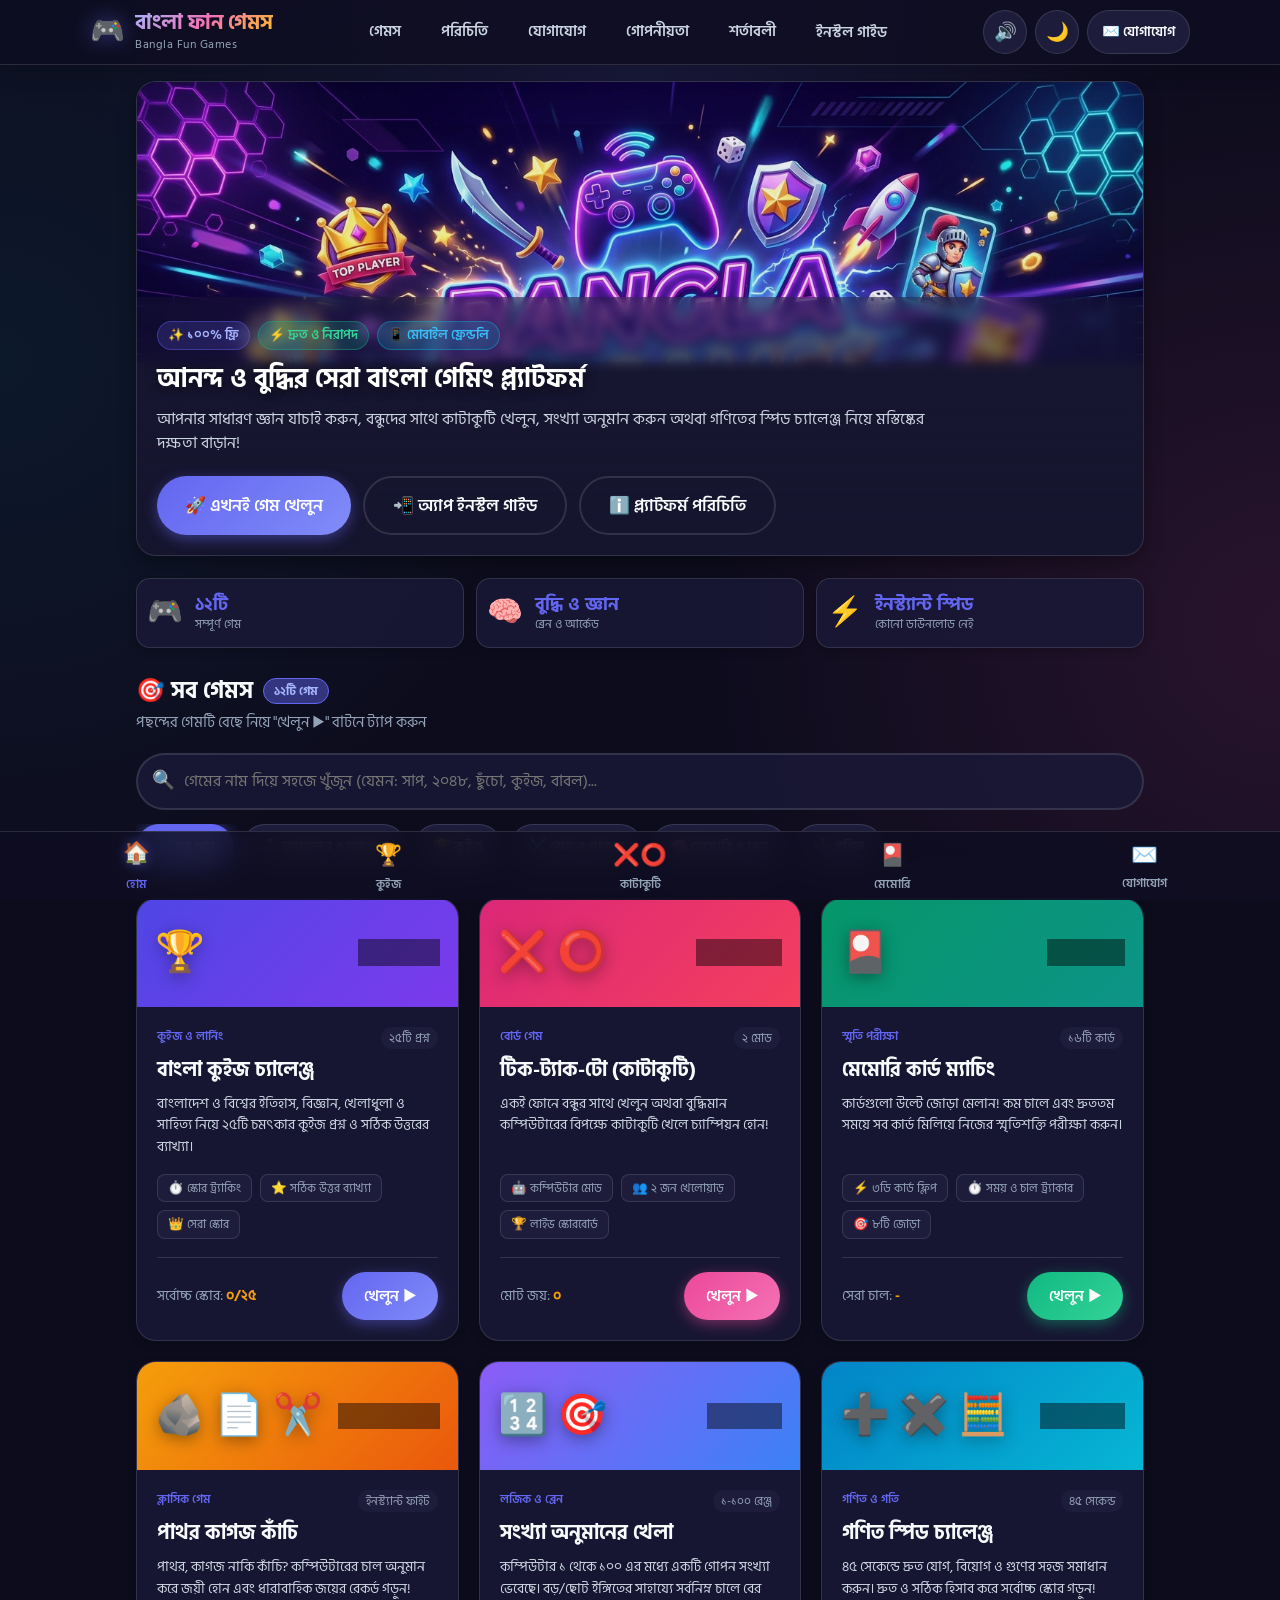
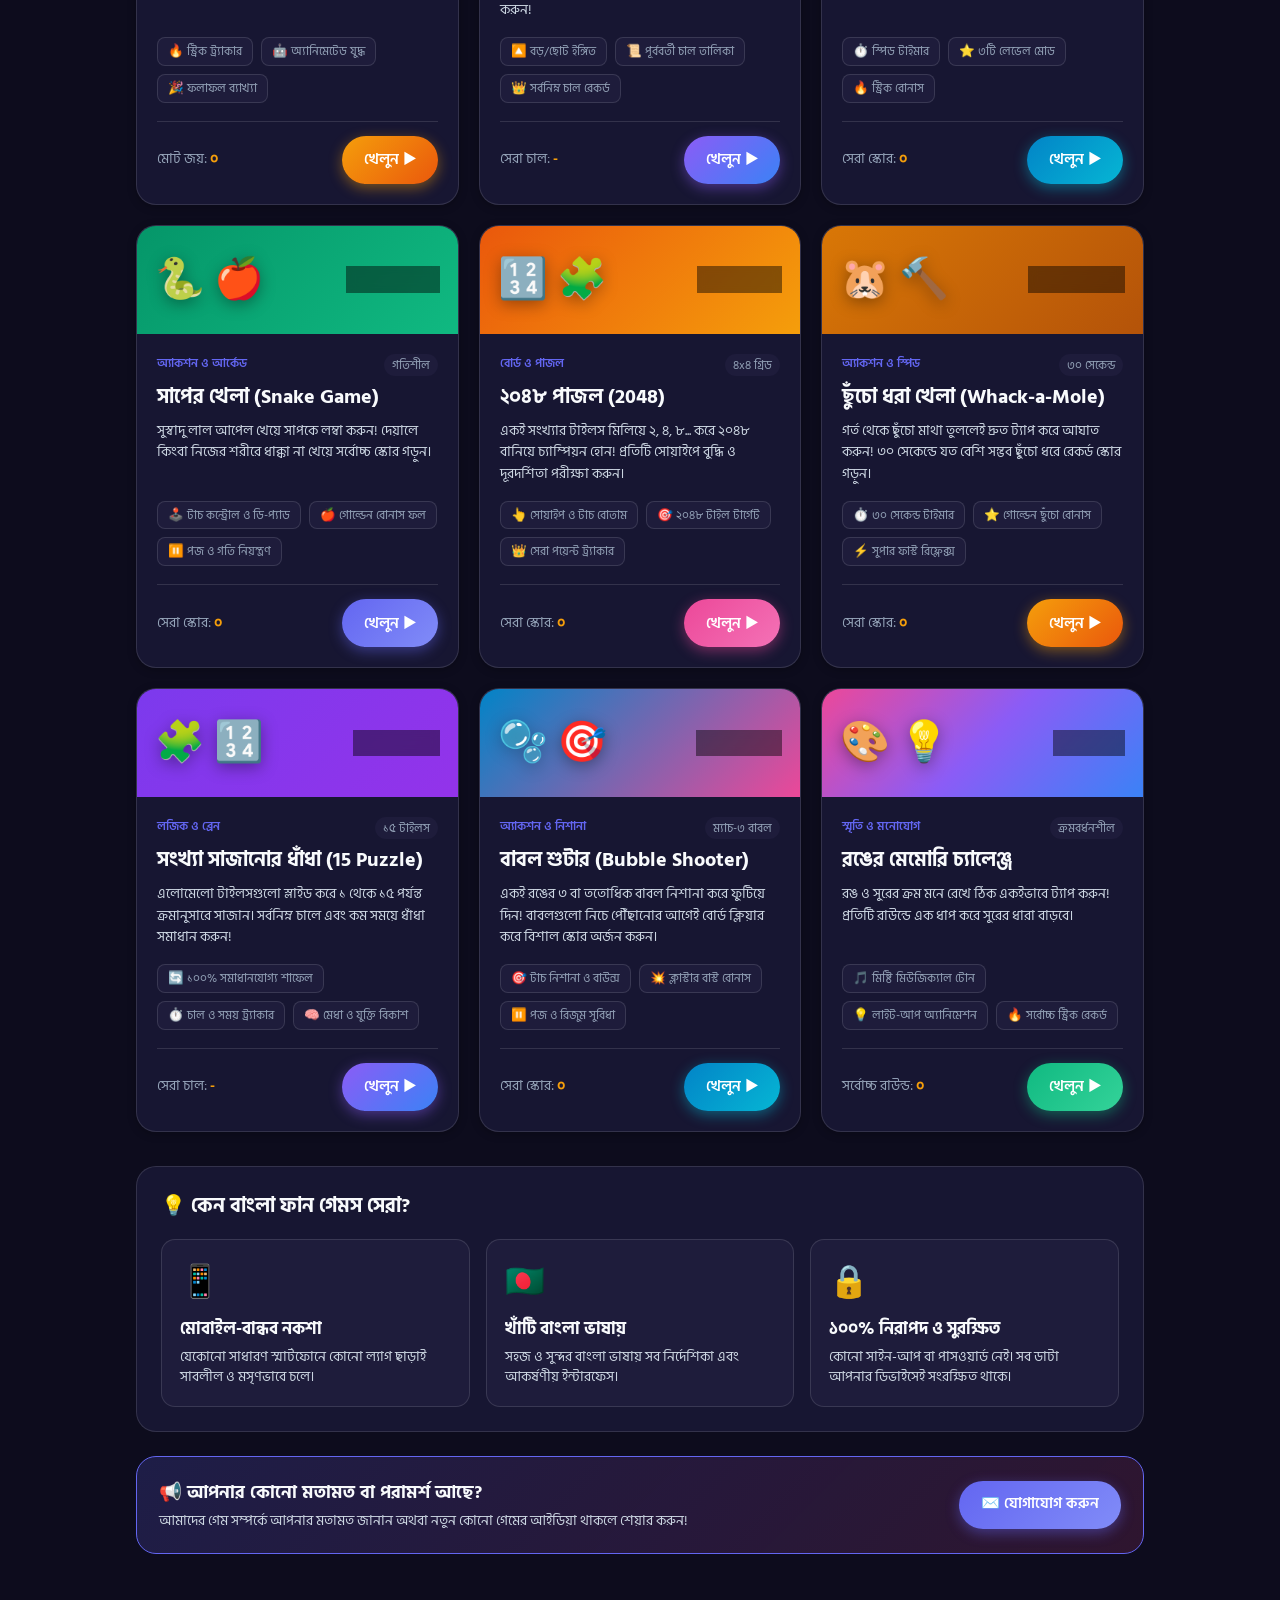
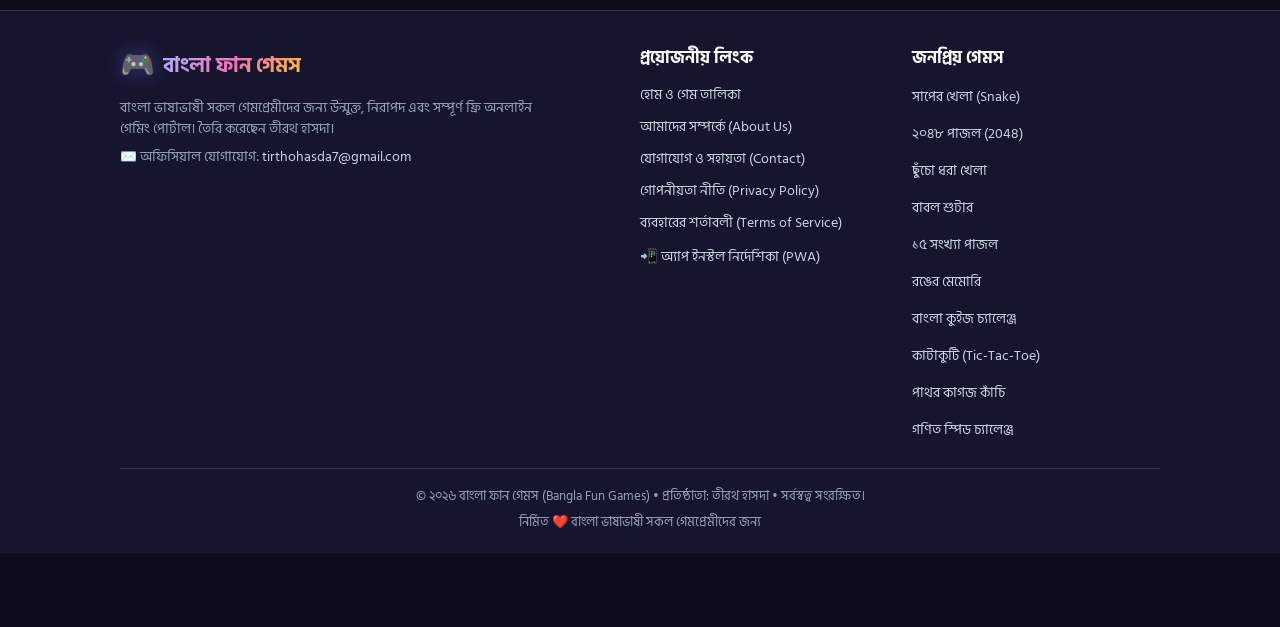
==== commit 13b513eb: "feat: migrate modal pages to standalone html files Refactored navigation from modals to standalone H" ====
--- a/app/src/main/assets/index.html
+++ b/app/src/main/assets/index.html
@@ -39,9 +39,10 @@
       <!-- Desktop/Tablet Quick Nav -->
       <nav class="desktop-nav-links">
         <a href="#games-section" class="dnav-link" onclick="navigateTo('home');">গেমস</a>
-        <button class="dnav-btn" onclick="openAboutModal()">পরিচিতি</button>
-        <button class="dnav-btn" onclick="openContactModal()">যোগাযোগ</button>
-        <button class="dnav-btn" onclick="openPrivacyModal()">গোপনীয়তা</button>
+        <a href="about.html" class="dnav-link">পরিচিতি</a>
+        <a href="contact.html" class="dnav-link">যোগাযোগ</a>
+        <a href="privacy.html" class="dnav-link">গোপনীয়তা</a>
+        <a href="terms.html" class="dnav-link">শর্তাবলী</a>
         <button class="dnav-btn" onclick="openPwaGuideModal()" title="PWA ইনস্টল নির্দেশিকা">ইনস্টল গাইড</button>
       </nav>
       
@@ -56,9 +57,9 @@
         <button id="theme-btn" class="icon-btn" aria-label="থিম পরিবর্তন" title="থিম পরিবর্তন">
           <span id="theme-icon">🌙</span>
         </button>
-        <button class="nav-link-btn" onclick="openContactModal()" title="যোগাযোগ ও মতামত">
+        <a href="contact.html" class="nav-link-btn" title="যোগাযোগ ও মতামত" style="text-decoration: none;">
           <span>✉️ যোগাযোগ</span>
-        </button>
+        </a>
       </div>
     </div>
   </header>
@@ -76,7 +77,7 @@
         <div class="hero-overlay">
           <div class="hero-badge-row">
             <span class="hero-badge">✨ ১০০% ফ্রি</span>
-            <span class="hero-badge badge-accent">🚫 কোনো বিজ্ঞাপন নেই</span>
+            <span class="hero-badge badge-accent">⚡ দ্রুত ও নিরাপদ</span>
             <span class="hero-badge badge-info">📱 মোবাইল ফ্রেন্ডলি</span>
           </div>
           <h1 class="hero-title">আনন্দ ও বুদ্ধির সেরা বাংলা গেমিং প্ল্যাটফর্ম</h1>
@@ -88,9 +89,9 @@
             <button class="btn btn-outline btn-large" onclick="openPwaGuideModal()">
               <span>📲 অ্যাপ ইনস্টল গাইড</span>
             </button>
-            <button class="btn btn-outline btn-large" onclick="openAboutModal()">
+            <a href="about.html" class="btn btn-outline btn-large" style="text-decoration: none;">
               <span>ℹ️ প্ল্যাটফর্ম পরিচিতি</span>
-            </button>
+            </a>
           </div>
         </div>
       </div>
@@ -530,9 +531,9 @@
           <h3>📢 আপনার কোনো মতামত বা পরামর্শ আছে?</h3>
           <p>আমাদের গেম সম্পর্কে আপনার মতামত জানান অথবা নতুন কোনো গেমের আইডিয়া থাকলে শেয়ার করুন!</p>
         </div>
-        <button class="btn btn-primary" onclick="openContactModal()">
+        <a href="contact.html" class="btn btn-primary" style="text-decoration: none;">
           <span>✉️ যোগাযোগ করুন</span>
-        </button>
+        </a>
       </section>
     </section>
 
@@ -631,6 +632,16 @@
             </button>
           </div>
         </div>
+      </div>
+
+      <!-- বাংলা কুইজ খেলার নিয়মাবলী -->
+      <div class="rules-expandable-card">
+        <h4>📖 বাংলা কুইজ খেলার নিয়ম ও নির্দেশিকা</h4>
+        <ul>
+          <li><strong>লক্ষ্য:</strong> বাংলাদেশ, ইতিহাস, সাহিত্য, বিজ্ঞান ও সাধারণ জ্ঞানের ২৫টি আকর্ষণীয় প্রশ্নের সঠিক উত্তর দিয়ে সর্বোচ্চ স্কোর অর্জন করা।</li>
+          <li><strong>খেলার নিয়ম:</strong> প্রতিটি প্রশ্নের জন্য ৪টি বিকল্প থাকবে। সঠিক বিকল্পে ট্যাপ করলে ১০ পয়েন্ট পাবেন এবং সবুজ রঙে সঠিক উত্তর নিশ্চিত হবে। ভুল উত্তর দিলে লাল চিহ্ন সহ সঠিক উত্তরটি স্বয়ংক্রিয়ভাবে চিহ্নিত হবে।</li>
+          <li><strong>স্কোরিং ও রেকর্ড:</strong> মোট ২৫টি প্রশ্ন শেষে আপনার মোট অর্জিত স্কোর ও পূর্বের সর্বোচ্চ রেকর্ড সংরক্ষিত হবে।</li>
+        </ul>
       </div>
     </section>
 
@@ -712,6 +723,16 @@
           </button>
         </div>
       </div>
+
+      <!-- টিক-ট্যাক-টো খেলার নিয়মাবলী -->
+      <div class="rules-expandable-card">
+        <h4>📖 টিক-ট্যাক-টো খেলার নিয়ম ও নির্দেশিকা</h4>
+        <ul>
+          <li><strong>লক্ষ্য:</strong> ৩x৩ গ্রিডের যেকোনো অনুভূমিক, উলম্ব বা তির্যক সরলরেখায় নিজের চিহ্নের ৩টি ঘর একটানা পূরণ করা।</li>
+          <li><strong>খেলার মোড ও কন্ট্রোল:</strong> স্মার্ট বট (AI) অথবা একই ডিভাইসে বন্ধুর সাথে অফলাইনে খেলা যায়। যেকোনো খালি ঘরে ট্যাপ করে নিজের প্রতীক (X অথবা O) বসান।</li>
+          <li><strong>স্কোরবোর্ড:</strong> প্রতিটি রাউন্ডের জয়, পরাজয় ও ড্র-এর ফলাফল স্বয়ংক্রিয়ভাবে ট্র্যাকার বোর্ডে যোগ হয়ে সংরক্ষিত থাকে।</li>
+        </ul>
+      </div>
     </section>
 
     <!-- ==================== GAME 3: MEMORY MATCHING VIEW ==================== -->
@@ -797,6 +818,16 @@
         </div>
 
       </div>
+
+      <!-- মেমোরি কার্ড খেলার নিয়মাবলী -->
+      <div class="rules-expandable-card">
+        <h4>📖 মেমোরি কার্ড ম্যাচিং খেলার নিয়ম ও নির্দেশিকা</h4>
+        <ul>
+          <li><strong>লক্ষ্য:</strong> উল্টানো কার্ডগুলোর মধ্য থেকে একই রকম দুটি ইমোজির জোড়া খুঁজে বের করে পুরো বোর্ড খালি করা।</li>
+          <li><strong>খেলার নিয়ম:</strong> যেকোনো দুটি কার্ডে পরপর ট্যাপ করে উল্টান। দুটো কার্ড মিলে গেলে সেগুলো স্থায়ীভাবে খোলা থাকবে; না মিললে আবার বন্ধ হয়ে যাবে।</li>
+          <li><strong>স্মৃতিশক্তি ও রেকর্ড:</strong> কম চাল (Moves) ও দ্রুততম সময়ে সমস্ত জোড়া মিলিয়ে আপনার মস্তিষ্কের তীক্ষ্ণতা পরীক্ষা করুন এবং নতুন রেকর্ড গড়ুন।</li>
+        </ul>
+      </div>
     </section>
 
     <!-- ==================== GAME 4: ROCK PAPER SCISSORS VIEW ==================== -->
@@ -894,6 +925,16 @@
             <span>🗑️ স্কোর মুছুন</span>
           </button>
         </div>
+      </div>
+
+      <!-- পাথর কাগজ কাঁচি খেলার নিয়মাবলী -->
+      <div class="rules-expandable-card">
+        <h4>📖 পাথর কাগজ কাঁচি খেলার নিয়ম ও নির্দেশিকা</h4>
+        <ul>
+          <li><strong>লক্ষ্য:</strong> কম্পিউটারের সিদ্ধান্তের বিরুদ্ধে সঠিক অঙ্গভঙ্গি নির্বাচন করে সর্বাধিক রাউন্ড জয়ী হওয়া।</li>
+          <li><strong>ক্লাসিক নিয়ম:</strong> পাথর কাঁচিকে ভেঙে ফেলে, কাঁচি কাগজ কাটে এবং কাগজ পাথরকে ঢেকে ফেলে। উভয় পক্ষ একই পছন্দ করলে ড্র হবে।</li>
+          <li><strong>কন্ট্রোল:</strong> পাথর, কাগজ বা কাঁচি বোতামের যেকোনোটিতে ট্যাপ করে নিজের চাল দিন। স্কোরবোর্ডে জয়-পরাজয়ের ধারাবাহিক হিসাব দেখা যাবে।</li>
+        </ul>
       </div>
     </section>
 
@@ -991,6 +1032,16 @@
           </button>
         </div>
       </div>
+
+      <!-- সংখ্যা অনুমান খেলার নিয়মাবলী -->
+      <div class="rules-expandable-card">
+        <h4>📖 সংখ্যা অনুমানের খেলার নিয়ম ও নির্দেশিকা</h4>
+        <ul>
+          <li><strong>লক্ষ্য:</strong> ১ থেকে ১০০-এর মধ্যে কম্পিউটার কর্তৃক নির্ধারিত গোপন সংখ্যাটি সর্বনিম্ন পদক্ষেপে সঠিকভাবে অনুমান করা।</li>
+          <li><strong>বুদ্ধিমত্তার ইঙ্গিত:</strong> প্রতিটি অনুমানের পর সিস্টেম আপনাকে জানাবে গোপন সংখ্যাটি আপনার প্রদত্ত সংখ্যার চেয়ে 'বড়' নাকি 'ছোট'।</li>
+          <li><strong>স্কোরিং:</strong> যত কম পদক্ষেপে আপনি সঠিক সংখ্যাটি উদ্ঘাটন করতে পারবেন, আপনার বুদ্ধিমত্তার স্কোর তত বেশি বৃদ্ধি পাবে।</li>
+        </ul>
+      </div>
     </section>
 
     <!-- ==================== GAME 6: MATH CHALLENGE VIEW ==================== -->
@@ -1100,6 +1151,16 @@
             <span>🔄 নতুন রাউন্ড</span>
           </button>
         </div>
+      </div>
+
+      <!-- গণিত স্পিড চ্যালেঞ্জ খেলার নিয়মাবলী -->
+      <div class="rules-expandable-card">
+        <h4>📖 গণিত স্পিড চ্যালেঞ্জ খেলার নিয়ম ও নির্দেশিকা</h4>
+        <ul>
+          <li><strong>লক্ষ্য:</strong> ৬০ সেকেন্ডের কাউন্টডাউন সময়ের মধ্যে দ্রুত সঠিক যোগ, বিয়োগ ও গুণের সমাধান বেছে নিয়ে সর্বোচ্চ পয়েন্ট তোলা।</li>
+          <li><strong>খেলার নিয়ম:</strong> স্ক্রিনে আসা সমীকরণের জন্য ৪টি বিকল্প দেওয়া থাকবে। সঠিক সমাধানে দ্রুত ট্যাপ করলে স্কোর যোগ হবে।</li>
+          <li><strong>গতি ও দক্ষতা:</strong> সময় ফুরিয়ে যাওয়ার আগেই ক্ষিপ্র গতিতে নির্ভুল হিসাব করার মাধ্যমে আপনার মস্তিষ্কের গতি বৃদ্ধি করুন।</li>
+        </ul>
       </div>
     </section>
 
@@ -1180,6 +1241,16 @@
             <span>🔄 নতুন করে খেলুন</span>
           </button>
         </div>
+      </div>
+
+      <!-- সাপের খেলা খেলার নিয়মাবলী -->
+      <div class="rules-expandable-card">
+        <h4>📖 সাপের খেলা (Snake Game) নিয়ম ও নির্দেশিকা</h4>
+        <ul>
+          <li><strong>লক্ষ্য:</strong> লাল রঙের খাবার খেয়ে সাপটিকে দীর্ঘায়িত করা এবং বোর্ডের দেওয়াল কিংবা নিজের শরীরে ধাক্কা খাওয়া প্রতিহত করা।</li>
+          <li><strong>টাচ ও কিবোর্ড কন্ট্রোল:</strong> মোবাইলে অন-স্ক্রিন তীর বোতাম (↑, ↓, ←, →) অথবা আঙুল দিয়ে সোয়াইপ করুন। ডেস্কটপে কীবোর্ডের অ্যারো কি দিয়ে খেলুন।</li>
+          <li><strong>স্কোর ও বৃদ্ধি:</strong> প্রতিবার খাবার গ্রহণ করলে পয়েন্ট বাড়বে এবং সাপের দৈর্ঘ্য ও গতি ক্রমশ বৃদ্ধি পাবে।</li>
+        </ul>
       </div>
     </section>
 
@@ -1264,6 +1335,16 @@
           </button>
         </div>
       </div>
+
+      <!-- ২০৪৮ পাজল খেলার নিয়মাবলী -->
+      <div class="rules-expandable-card">
+        <h4>📖 ২০৪৮ পাজল খেলার নিয়ম ও নির্দেশিকা</h4>
+        <ul>
+          <li><strong>লক্ষ্য:</strong> ৪x৪ গ্রিডের টাইলসগুলো স্থানান্তরিত করে একই মানের টাইলসের সংমিশ্রণে ২০৪৮ সংখ্যার টাইলস তৈরি করা।</li>
+          <li><strong>কন্ট্রোল:</strong> মোবাইলের স্ক্রিনে আঙুল দিয়ে যেকোনো দিকে সোয়াইপ করুন অথবা অন-স্ক্রিন ডিরেকশন বোতাম ট্যাপ করুন।</li>
+          <li><strong>নিয়ম:</strong> দুটি সমমানের টাইল (যেমন ২+২=৪, ৪+৪=৮) একসাথে ধাক্কা খেলে নতুন বড় সংখ্যা গঠিত হয়। বোর্ড পূর্ণ হয়ে গেলে খেলা শেষ।</li>
+        </ul>
+      </div>
     </section>
 
     <!-- ==================== GAME 9: WHACK-A-MOLE (ছুঁচো ধরা খেলা) ==================== -->
@@ -1352,6 +1433,16 @@
             <span>🔄 নতুন রাউন্ড শুরু</span>
           </button>
         </div>
+      </div>
+
+      <!-- ছুঁচো ধরা খেলার নিয়মাবলী -->
+      <div class="rules-expandable-card">
+        <h4>📖 ছুঁচো ধরা (Whack-a-Mole) খেলার নিয়ম ও নির্দেশিকা</h4>
+        <ul>
+          <li><strong>লক্ষ্য:</strong> ৩০ সেকেন্ডের নির্ধারিত সময়ে মাটির গর্ত থেকে মাথা তোলা দুষ্ট ছুঁচোগুলোকে ক্ষিপ্রতার সাথে আঘাত করে পয়েন্ট সংগ্রহ করা।</li>
+          <li><strong>কন্ট্রোল:</strong> যেকোনো গর্তে ছুঁচো দৃশ্যমান হওয়ার সাথে সাথেই দ্রুত তার উপর আঙুল দিয়ে ট্যাপ করুন।</li>
+          <li><strong>রিফ্লেক্স ও রেকর্ড:</strong> দ্রুত রিফ্লেক্স কাজে লাগিয়ে সর্বোচ্চ ছুঁচো শিকার করুন এবং ব্যক্তিগত সেরা স্কোর অর্জন করুন।</li>
+        </ul>
       </div>
     </section>
 
@@ -1416,6 +1507,16 @@
             <span>🔄 নতুন করে শাফেল করুন</span>
           </button>
         </div>
+      </div>
+
+      <!-- ১৫ সংখ্যা পাজল খেলার নিয়মাবলী -->
+      <div class="rules-expandable-card">
+        <h4>📖 ১৫ সংখ্যা পাজল খেলার নিয়ম ও নির্দেশিকা</h4>
+        <ul>
+          <li><strong>লক্ষ্য:</strong> এলোমেলোভাবে সাজানো ১ থেকে ১৫ পর্যন্ত সংখ্যা টাইলসগুলোকে ক্রমানুসারে বাম থেকে ডানে সাজানো।</li>
+          <li><strong>খেলার নিয়ম:</strong> খালি ঘরের সংলগ্ন যেকোনো সংখ্যায় ট্যাপ করলেই টাইলটি খালি স্থানে সরে আসবে।</li>
+          <li><strong>রেকর্ড:</strong> কত কম চালে ও কত কম সময়ে সম্পূর্ণ পাজলটি সমাধান করতে পারেন, তা লোকাল স্টোরেজে রেকর্ড হিসেবে সংরক্ষিত থাকবে।</li>
+        </ul>
       </div>
     </section>
 
@@ -1481,6 +1582,16 @@
           </button>
         </div>
       </div>
+
+      <!-- বাবল শুটার খেলার নিয়মাবলী -->
+      <div class="rules-expandable-card">
+        <h4>📖 বাবল শুটার খেলার নিয়ম ও নির্দেশিকা</h4>
+        <ul>
+          <li><strong>লক্ষ্য:</strong> একই রঙের ৩ বা ততোধিক বাবল একত্রিত করে ফুটিয়ে পুরো বোর্ডের বাবল অপসারণ করা।</li>
+          <li><strong>কন্ট্রোল:</strong> স্ক্রিনের যেকোনো স্থানে ট্যাপ করে বাবল নিক্ষেপের দিক নির্ধারণ করুন এবং বাবল ছুঁড়ুন।</li>
+          <li><strong>কম্বো পয়েন্ট:</strong> একসাথে বড় দল বাবল বিচ্ছিন্ন করতে পারলে অতিরিক্ত বোনাস পয়েন্ট অর্জন করবেন।</li>
+        </ul>
+      </div>
     </section>
 
     <!-- ==================== GAME 12: COLOR MEMORY CHALLENGE (রঙের মেমোরি) ==================== -->
@@ -1569,6 +1680,16 @@
           </button>
         </div>
       </div>
+
+      <!-- রঙের মেমোরি খেলার নিয়মাবলী -->
+      <div class="rules-expandable-card">
+        <h4>📖 রঙের মেমোরি চ্যালেঞ্জ খেলার নিয়ম ও নির্দেশিকা</h4>
+        <ul>
+          <li><strong>লক্ষ্য:</strong> কম্পিউটার যে ক্রমে ৪টি রঙিন প্যাড ফ্ল্যাশ করে দেখাবে, সেই ক্রমটি নিখুঁতভাবে মনে রেখে পুনরায় চাপানো।</li>
+          <li><strong>খেলার নিয়ম:</strong> প্রতি সফল রাউন্ডে নতুন আরও একটি রঙের সংকেত যোগ হবে। ভুল বোতাম চাপলেই রাউন্ড সমাপ্ত হবে।</li>
+          <li><strong>মস্তিষ্কের ব্যায়াম:</strong> সর্বোচ্চ কয়টি ধাপের রঙিন সংকেত মনে রাখতে পারেন তা যাচাই করে স্মরণশক্তি বাড়ান।</li>
+        </ul>
+      </div>
     </section>
 
   </main>
@@ -1581,16 +1702,20 @@
           <span class="brand-icon">🎮</span>
           <span class="brand-title">বাংলা ফান গেমস</span>
         </div>
-        <p class="footer-desc">বাংলা ভাষাভাষী সকল গেমারদের জন্য উন্মুক্ত, নিরাপদ এবং সম্পূর্ণ ফ্রি অনলাইন গেমিং পোর্টাল। কোনো বিজ্ঞাপন বা পেমেন্ট ছাড়াই সরাসরি ব্রাউজারে খেলুন।</p>
+        <p class="footer-desc">বাংলা ভাষাভাষী সকল গেমপ্রেমীদের জন্য উন্মুক্ত, নিরাপদ এবং সম্পূর্ণ ফ্রি অনলাইন গেমিং পোর্টাল। তৈরি করেছেন তীরথ হাসদা।</p>
+        <p style="font-size: 0.85rem; color: var(--text-muted); margin-top: 8px;">
+          ✉️ অফিসিয়াল যোগাযোগ: <a href="mailto:tirthohasda7@gmail.com" style="color: var(--text-secondary); text-decoration: none;">tirthohasda7@gmail.com</a>
+        </p>
       </div>
 
       <div class="footer-col">
-        <h4 class="footer-heading">দ্রুত নেভিগেশন</h4>
+        <h4 class="footer-heading">প্রয়োজনীয় লিংক</h4>
         <ul class="footer-links">
           <li><a href="#games-section" onclick="navigateTo('home');">হোম ও গেম তালিকা</a></li>
-          <li><button onclick="openAboutModal()" class="footer-link-btn">আমাদের সম্পর্কে</button></li>
-          <li><button onclick="openContactModal()" class="footer-link-btn">যোগাযোগ ও মতামত</button></li>
-          <li><button onclick="openPrivacyModal()" class="footer-link-btn">গোপনীয়তা নীতি</button></li>
+          <li><a href="about.html">আমাদের সম্পর্কে (About Us)</a></li>
+          <li><a href="contact.html">যোগাযোগ ও সহায়তা (Contact)</a></li>
+          <li><a href="privacy.html">গোপনীয়তা নীতি (Privacy Policy)</a></li>
+          <li><a href="terms.html">ব্যবহারের শর্তাবলী (Terms of Service)</a></li>
           <li><button onclick="openPwaGuideModal()" class="footer-link-btn">📲 অ্যাপ ইনস্টল নির্দেশিকা (PWA)</button></li>
         </ul>
       </div>
@@ -1613,7 +1738,7 @@
     </div>
 
     <div class="footer-bottom">
-      <p>© ২০২৬ বাংলা ফান গেমস (Bangla Fun Games) • সর্বস্বত্ব সংরক্ষিত।</p>
+      <p>© ২০২৬ বাংলা ফান গেমস (Bangla Fun Games) • প্রতিষ্ঠাতা: তীরথ হাসদা • সর্বস্বত্ব সংরক্ষিত।</p>
       <p class="footer-made-with">নির্মিত ❤️ বাংলা ভাষাভাষী সকল গেমপ্রেমীদের জন্য</p>
     </div>
   </footer>
@@ -1848,10 +1973,10 @@
       <span class="bnav-icon">🎴</span>
       <span class="bnav-text">মেমোরি</span>
     </button>
-    <button class="bnav-btn" id="bnav-contact" onclick="openContactModal()">
+    <a href="contact.html" class="bnav-btn" id="bnav-contact" style="text-decoration: none;">
       <span class="bnav-icon">✉️</span>
       <span class="bnav-text">যোগাযোগ</span>
-    </button>
+    </a>
   </nav>
 
   <script src="script.js"></script>
--- a/app/src/main/assets/style.css
+++ b/app/src/main/assets/style.css
@@ -3235,3 +3235,368 @@
   transform: translateX(-50%) translateY(0);
 }
 
+/* ====================================================================
+   Standalone Content Pages (About, Contact, Privacy Policy, Terms)
+   ==================================================================== */
+.content-page-wrapper {
+  max-width: 920px;
+  margin: 0 auto;
+  padding: 24px 16px 80px;
+}
+
+.breadcrumb-nav {
+  display: flex;
+  align-items: center;
+  gap: 8px;
+  font-size: 0.88rem;
+  color: var(--text-muted);
+  margin-bottom: 20px;
+}
+
+.breadcrumb-nav a {
+  color: var(--primary);
+  text-decoration: none;
+  transition: color var(--transition-fast);
+}
+
+.breadcrumb-nav a:hover {
+  text-decoration: underline;
+  color: #ffffff;
+}
+
+.page-hero-card {
+  background: linear-gradient(135deg, rgba(99, 102, 241, 0.15), rgba(236, 72, 153, 0.1));
+  border: 1px solid var(--border-color);
+  border-radius: var(--radius-lg);
+  padding: 30px 24px;
+  margin-bottom: 28px;
+  position: relative;
+  overflow: hidden;
+}
+
+.page-hero-badge {
+  display: inline-flex;
+  align-items: center;
+  gap: 6px;
+  padding: 4px 14px;
+  background: rgba(99, 102, 241, 0.2);
+  color: #a5b4fc;
+  border-radius: var(--radius-full);
+  font-size: 0.82rem;
+  font-weight: 600;
+  margin-bottom: 14px;
+  border: 1px solid rgba(99, 102, 241, 0.35);
+}
+
+.page-hero-title {
+  font-size: 1.85rem;
+  font-weight: 800;
+  color: var(--text-primary);
+  line-height: 1.3;
+  margin-bottom: 10px;
+}
+
+.page-hero-subtitle {
+  font-size: 1rem;
+  color: var(--text-secondary);
+  line-height: 1.6;
+  max-width: 720px;
+}
+
+.page-meta-row {
+  display: flex;
+  flex-wrap: wrap;
+  gap: 16px;
+  margin-top: 16px;
+  font-size: 0.85rem;
+  color: var(--text-muted);
+}
+
+.page-meta-item {
+  display: flex;
+  align-items: center;
+  gap: 6px;
+}
+
+.content-article-card {
+  background: var(--bg-card);
+  border: 1px solid var(--border-color);
+  border-radius: var(--radius-lg);
+  padding: 32px 28px;
+  box-shadow: var(--shadow-md);
+  margin-bottom: 32px;
+}
+
+.content-section {
+  margin-bottom: 32px;
+}
+
+.content-section:last-child {
+  margin-bottom: 0;
+}
+
+.content-section h2 {
+  font-size: 1.35rem;
+  font-weight: 700;
+  color: var(--text-primary);
+  margin-bottom: 12px;
+  padding-bottom: 8px;
+  border-bottom: 1px solid rgba(255, 255, 255, 0.08);
+  display: flex;
+  align-items: center;
+  gap: 10px;
+}
+
+.content-section h3 {
+  font-size: 1.12rem;
+  font-weight: 600;
+  color: #a5b4fc;
+  margin: 16px 0 8px;
+}
+
+.content-section p {
+  font-size: 0.95rem;
+  color: var(--text-secondary);
+  line-height: 1.7;
+  margin-bottom: 12px;
+}
+
+.content-section ul, .content-section ol {
+  padding-left: 22px;
+  margin-bottom: 16px;
+  color: var(--text-secondary);
+}
+
+.content-section li {
+  font-size: 0.95rem;
+  line-height: 1.65;
+  margin-bottom: 8px;
+}
+
+.content-section strong {
+  color: var(--text-primary);
+}
+
+.highlight-notice-box {
+  background: rgba(16, 185, 129, 0.12);
+  border-left: 4px solid var(--accent);
+  padding: 16px 20px;
+  border-radius: 0 var(--radius-md) var(--radius-md) 0;
+  margin: 20px 0;
+}
+
+.highlight-notice-box h4 {
+  font-size: 1rem;
+  color: #34d399;
+  margin-bottom: 6px;
+  display: flex;
+  align-items: center;
+  gap: 8px;
+}
+
+.highlight-notice-box p {
+  margin-bottom: 0;
+  color: var(--text-secondary);
+  font-size: 0.92rem;
+  line-height: 1.6;
+}
+
+.adsense-disclosure-box {
+  background: rgba(99, 102, 241, 0.12);
+  border: 1px solid rgba(99, 102, 241, 0.4);
+  border-radius: var(--radius-md);
+  padding: 20px;
+  margin: 22px 0;
+}
+
+.adsense-disclosure-box h4 {
+  font-size: 1.05rem;
+  color: #a5b4fc;
+  margin-bottom: 10px;
+  display: flex;
+  align-items: center;
+  gap: 8px;
+}
+
+.games-overview-grid {
+  display: grid;
+  grid-template-columns: 1fr;
+  gap: 16px;
+  margin: 20px 0;
+}
+
+@media (min-width: 680px) {
+  .games-overview-grid {
+    grid-template-columns: repeat(2, 1fr);
+  }
+}
+
+.game-overview-item {
+  background: var(--bg-surface);
+  border: 1px solid var(--border-color);
+  border-radius: var(--radius-md);
+  padding: 16px;
+  display: flex;
+  gap: 14px;
+  align-items: flex-start;
+  transition: transform var(--transition-fast), border-color var(--transition-fast);
+}
+
+.game-overview-item:hover {
+  transform: translateY(-2px);
+  border-color: var(--primary);
+}
+
+.go-icon {
+  font-size: 2rem;
+  line-height: 1;
+}
+
+.go-info h4 {
+  font-size: 1rem;
+  font-weight: 700;
+  color: var(--text-primary);
+  margin-bottom: 4px;
+}
+
+.go-info p {
+  font-size: 0.86rem;
+  color: var(--text-secondary);
+  line-height: 1.5;
+  margin-bottom: 6px;
+}
+
+.go-tag {
+  display: inline-block;
+  font-size: 0.72rem;
+  padding: 2px 8px;
+  background: rgba(255, 255, 255, 0.08);
+  border-radius: var(--radius-full);
+  color: var(--text-muted);
+}
+
+/* Contact Page Layout */
+.contact-split-grid {
+  display: grid;
+  grid-template-columns: 1fr;
+  gap: 28px;
+}
+
+@media (min-width: 768px) {
+  .contact-split-grid {
+    grid-template-columns: 1fr 1fr;
+  }
+}
+
+.contact-info-card {
+  background: var(--bg-surface);
+  border: 1px solid var(--border-color);
+  border-radius: var(--radius-md);
+  padding: 24px;
+}
+
+.contact-direct-item {
+  display: flex;
+  gap: 14px;
+  align-items: flex-start;
+  margin-bottom: 20px;
+  padding-bottom: 16px;
+  border-bottom: 1px solid rgba(255, 255, 255, 0.08);
+}
+
+.contact-direct-item:last-child {
+  border-bottom: none;
+  margin-bottom: 0;
+  padding-bottom: 0;
+}
+
+.cdi-icon {
+  font-size: 1.6rem;
+}
+
+.cdi-text h4 {
+  font-size: 0.95rem;
+  font-weight: 700;
+  color: var(--text-primary);
+  margin-bottom: 4px;
+}
+
+.cdi-text p {
+  font-size: 0.88rem;
+  color: var(--text-secondary);
+  margin-bottom: 4px;
+}
+
+.cdi-link {
+  color: var(--primary);
+  font-weight: 600;
+  text-decoration: none;
+  font-size: 0.95rem;
+  word-break: break-all;
+}
+
+.cdi-link:hover {
+  text-decoration: underline;
+  color: #a5b4fc;
+}
+
+.faq-card-list {
+  display: flex;
+  flex-direction: column;
+  gap: 14px;
+  margin-top: 18px;
+}
+
+.faq-card {
+  background: var(--bg-surface);
+  border: 1px solid var(--border-color);
+  border-radius: var(--radius-md);
+  padding: 16px 20px;
+}
+
+.faq-card h4 {
+  font-size: 1rem;
+  color: var(--text-primary);
+  margin-bottom: 8px;
+  display: flex;
+  align-items: center;
+  gap: 8px;
+}
+
+.faq-card p {
+  font-size: 0.9rem;
+  color: var(--text-secondary);
+  line-height: 1.6;
+  margin-bottom: 0;
+}
+
+.rules-expandable-card {
+  background: var(--bg-surface);
+  border: 1px solid var(--border-color);
+  border-radius: var(--radius-md);
+  padding: 18px 20px;
+  margin-top: 18px;
+}
+
+.rules-expandable-card h4 {
+  font-size: 1.05rem;
+  font-weight: 700;
+  color: #a5b4fc;
+  margin-bottom: 10px;
+  display: flex;
+  align-items: center;
+  gap: 8px;
+}
+
+.rules-expandable-card ul {
+  padding-left: 20px;
+  margin-bottom: 0;
+}
+
+.rules-expandable-card li {
+  font-size: 0.9rem;
+  color: var(--text-secondary);
+  line-height: 1.6;
+  margin-bottom: 6px;
+}
+
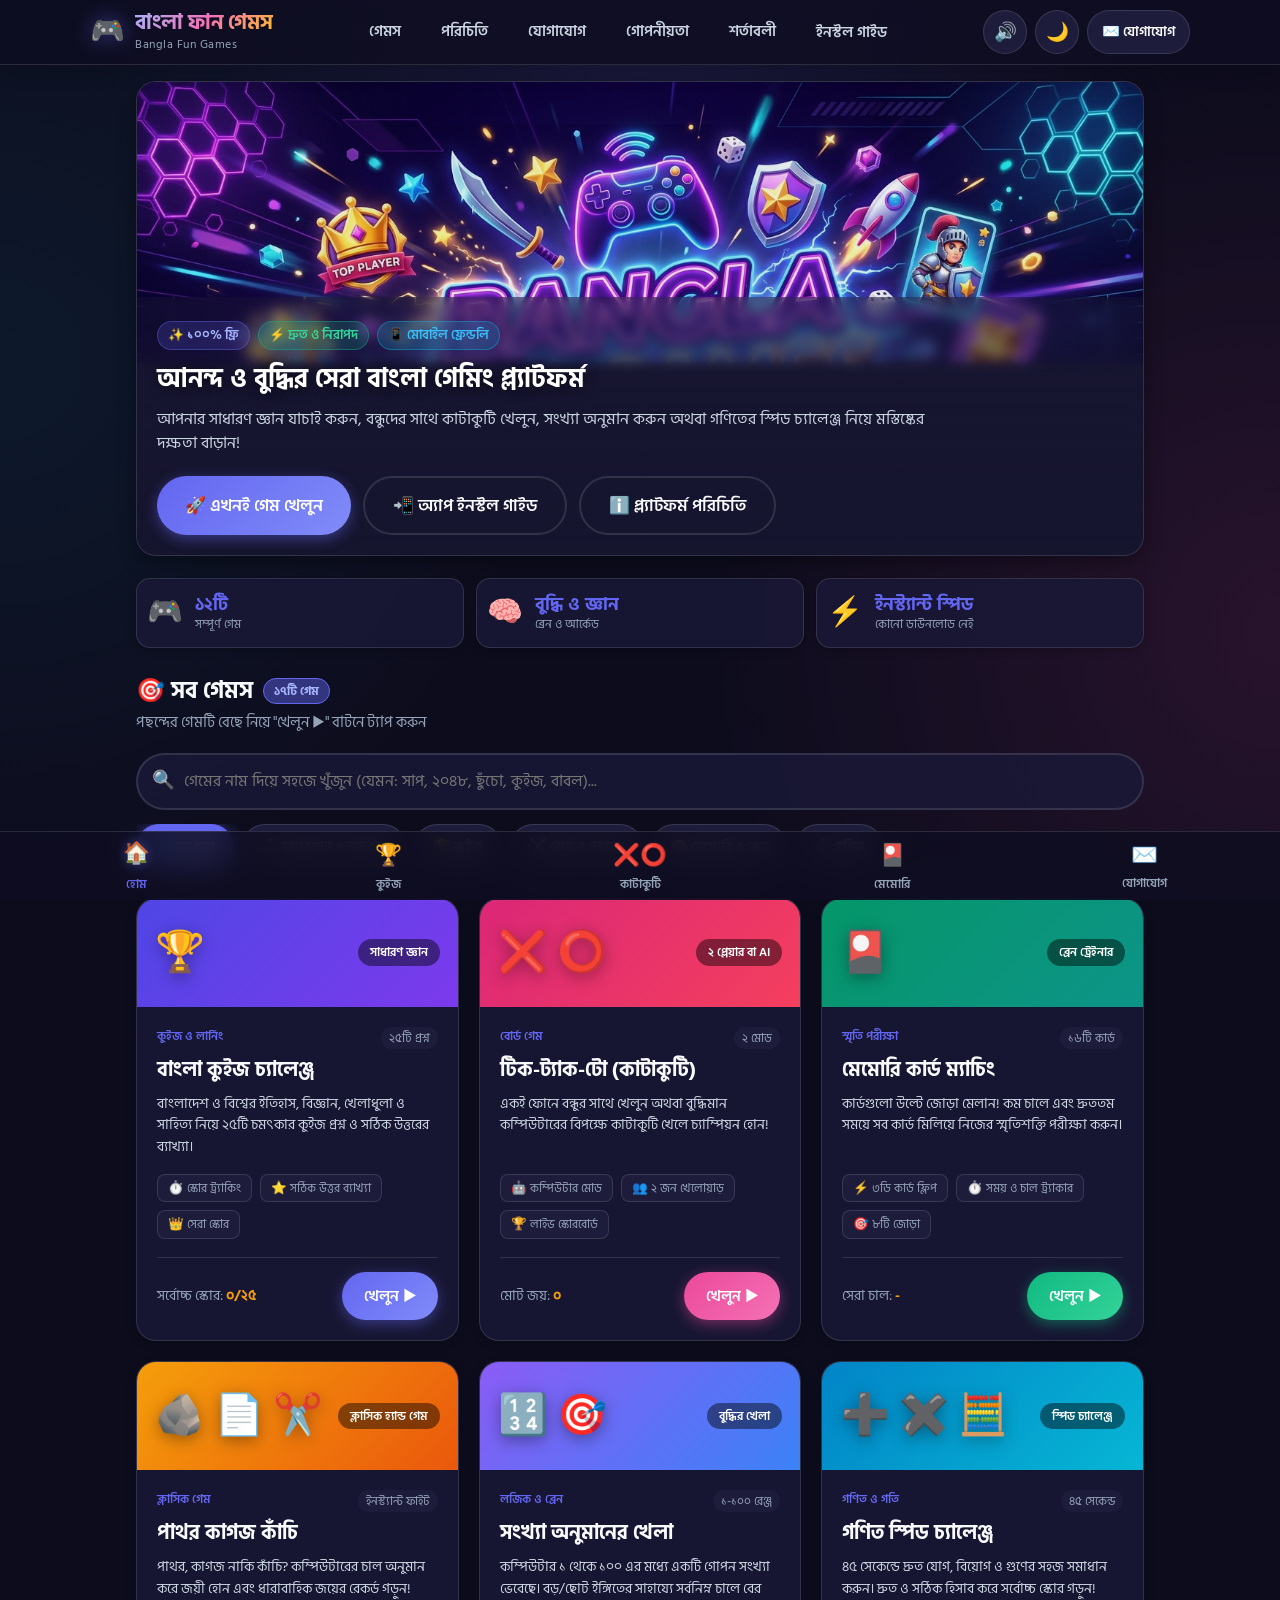
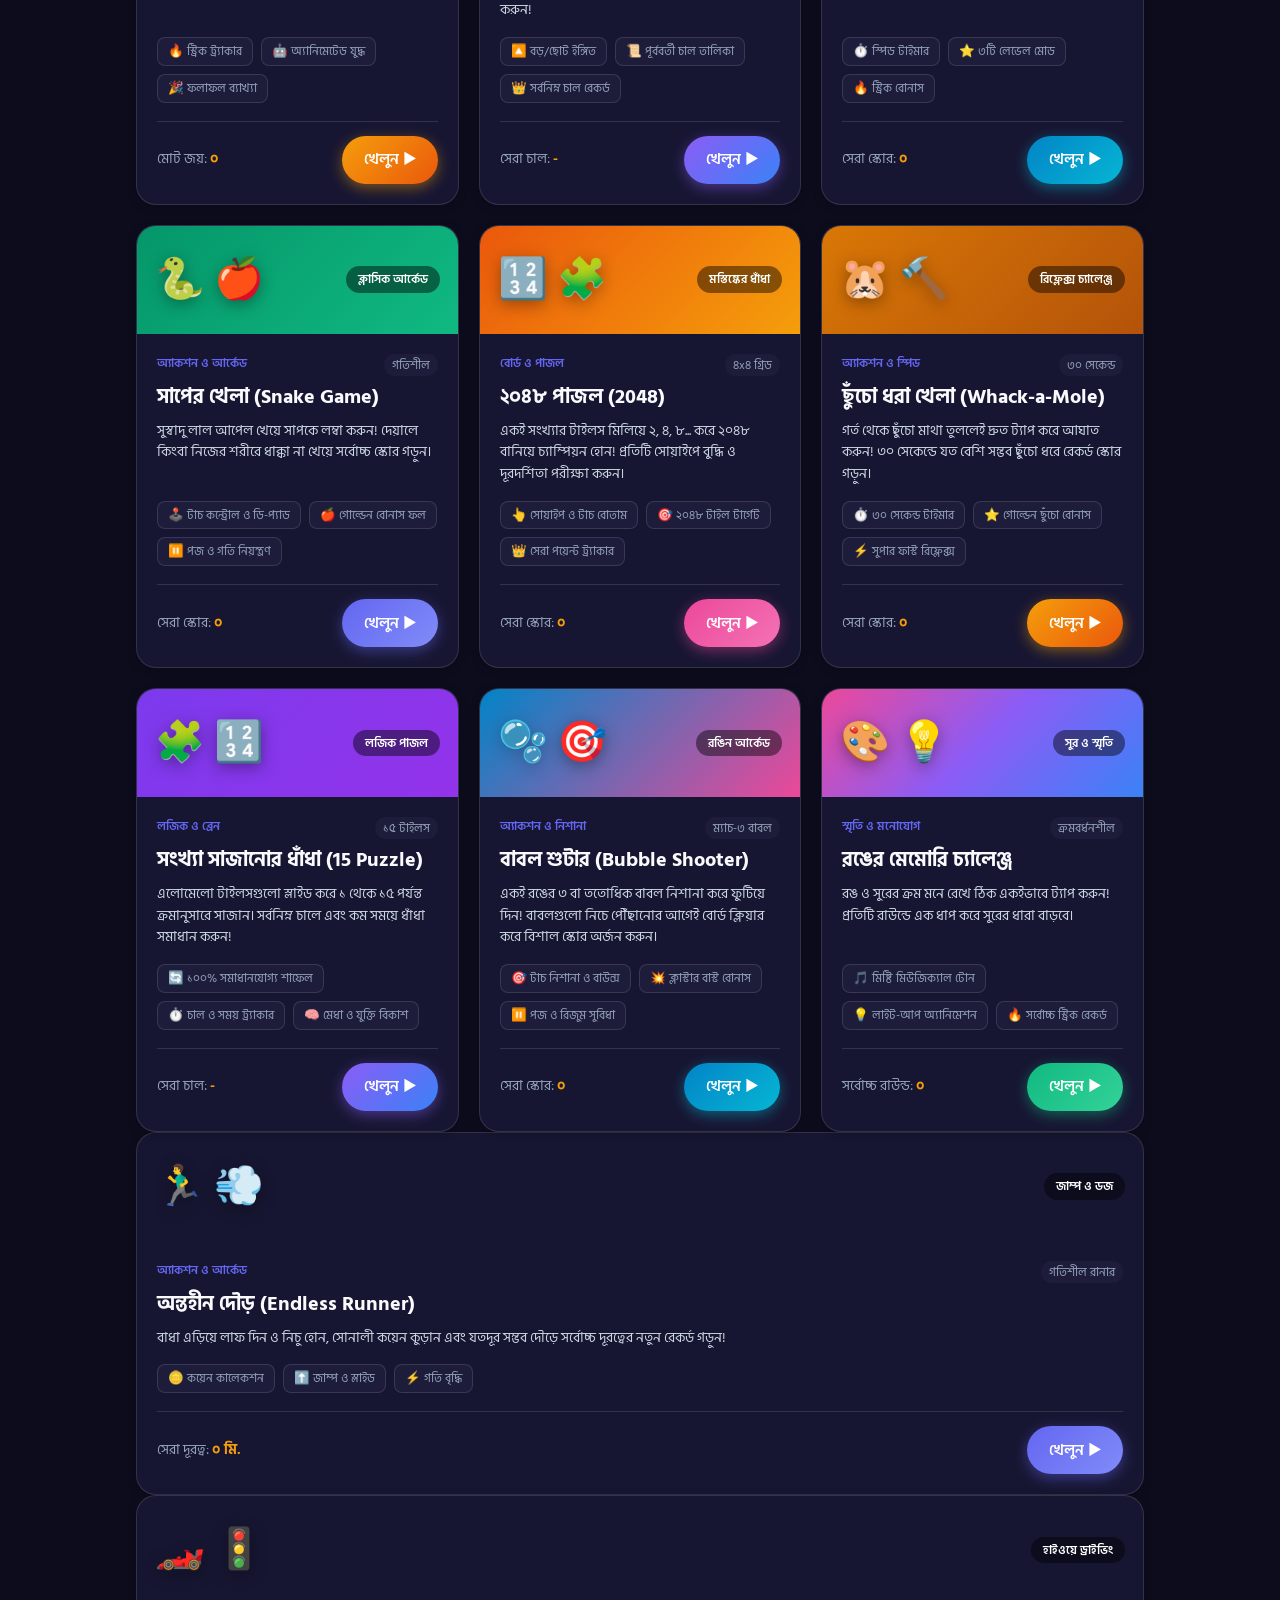
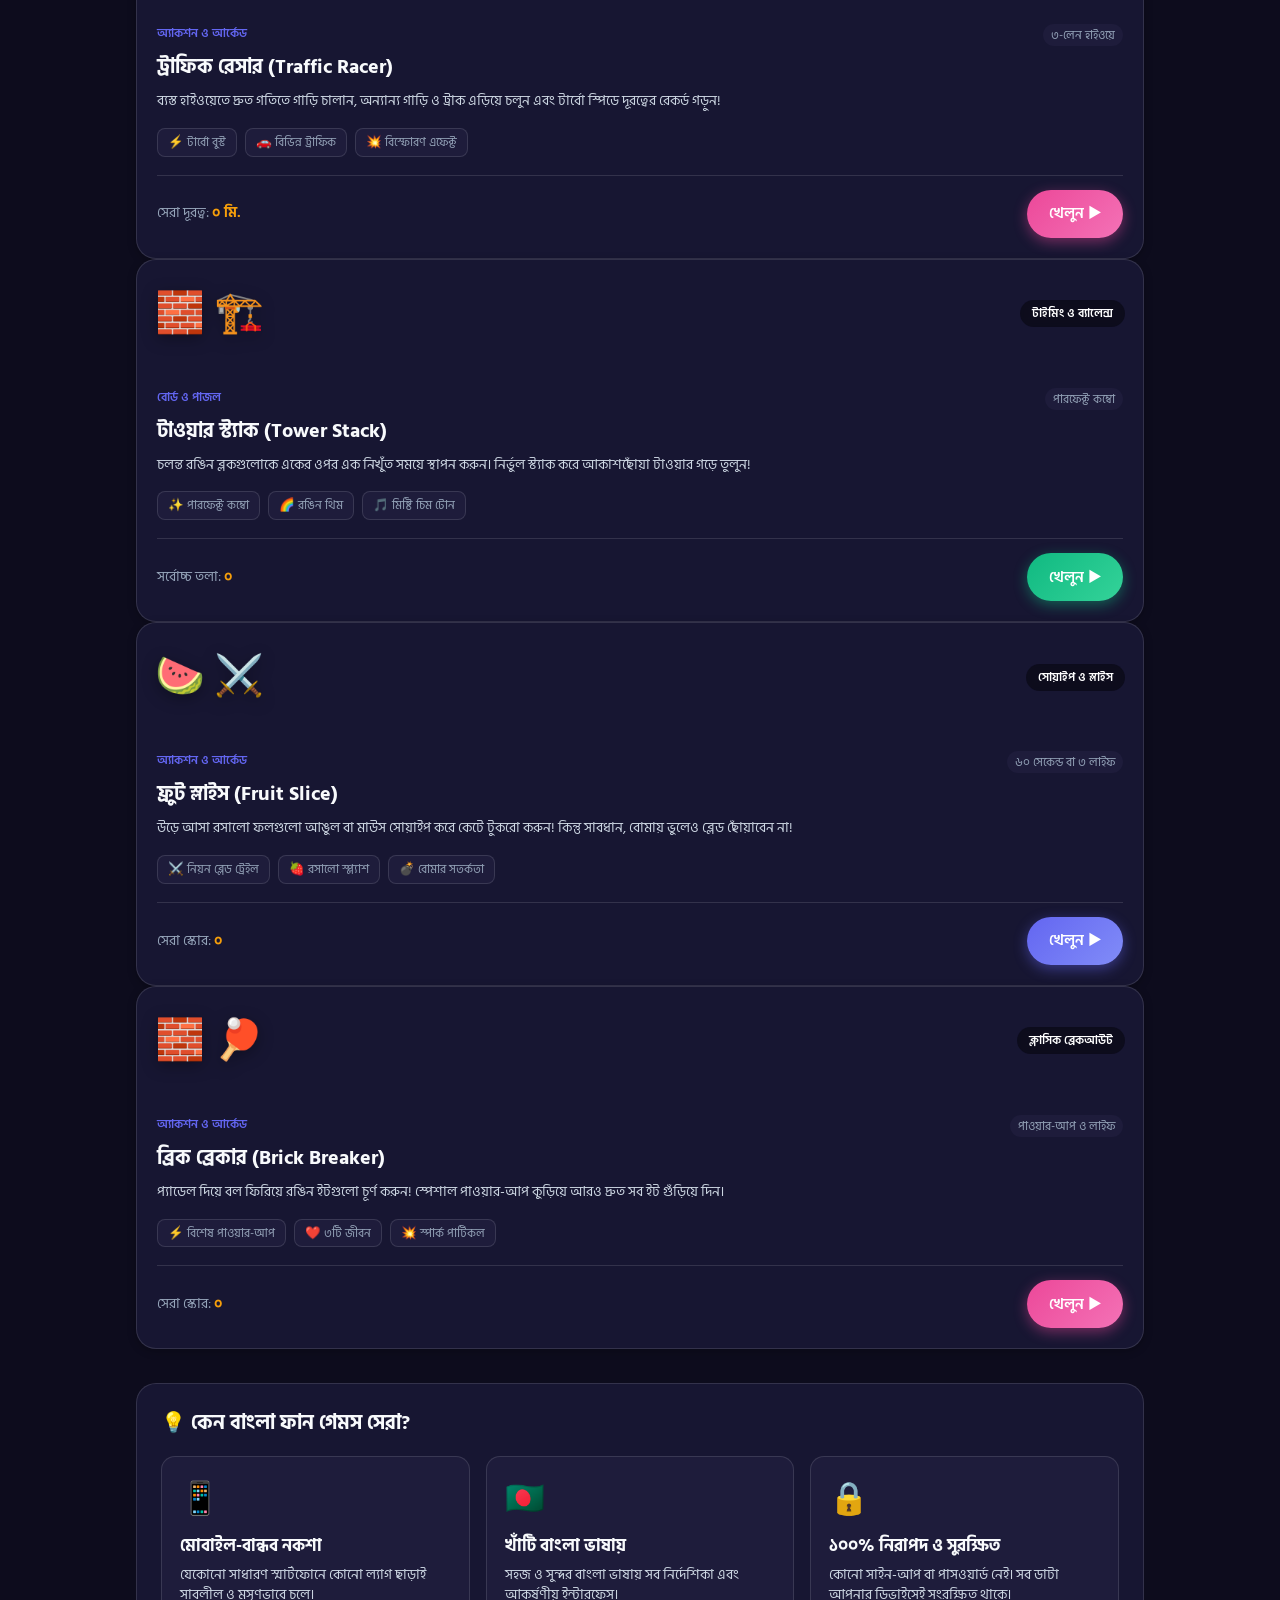
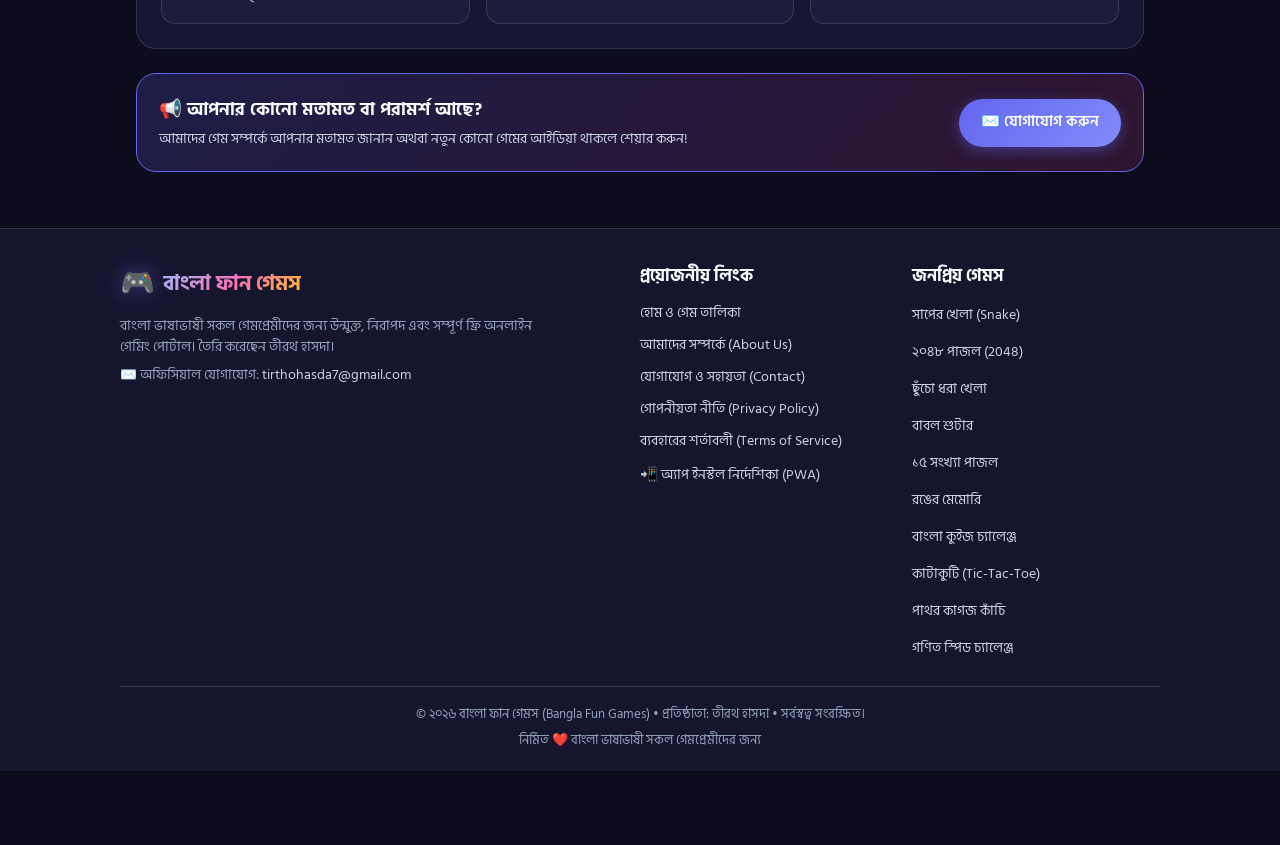
==== commit 7afd3276: "feat: add five new games and optimize webview - Integrate five new arcade games (Runner, Traffic, St" ====
--- a/app/src/main/assets/index.html
+++ b/app/src/main/assets/index.html
@@ -496,6 +496,142 @@
 
         </div>
 
+        
+          <!-- Game 13: Endless Runner (অন্তহীন দৌড়) -->
+          <article class="game-card" data-category="arcade" data-title="অন্তহীন দৌড় জাম্প রানার endless runner run jump">
+            <div class="game-card-banner runner-banner">
+              <span class="game-emoji">🏃‍♂️ 💨</span>
+              <span class="badge-tag">জাম্প ও ডজ</span>
+            </div>
+            <div class="game-card-body">
+              <div class="card-meta-top">
+                <span class="meta-cat">অ্যাকশন ও আর্কেড</span>
+                <span class="meta-level">গতিশীল রানার</span>
+              </div>
+              <h3 class="game-title">অন্তহীন দৌড় (Endless Runner)</h3>
+              <p class="game-desc">বাধা এড়িয়ে লাফ দিন ও নিচু হোন, সোনালী কয়েন কুড়ান এবং যতদূর সম্ভব দৌড়ে সর্বোচ্চ দূরত্বের নতুন রেকর্ড গড়ুন!</p>
+              <div class="game-features">
+                <span>🪙 কয়েন কালেকশন</span>
+                <span>⬆️ জাম্প ও স্লাইড</span>
+                <span>⚡ গতি বৃদ্ধি</span>
+              </div>
+              <div class="card-footer">
+                <span class="best-score-preview" id="preview-best-runner">সেরা দূরত্ব: <strong>০ মি.</strong></span>
+                <button class="btn btn-primary" onclick="launchGame('runner')">
+                  <span>খেলুন ▶</span>
+                </button>
+              </div>
+            </div>
+          </article>
+
+          <!-- Game 14: Traffic Racer (ট্রাফিক রেসার) -->
+          <article class="game-card" data-category="arcade" data-title="ট্রাফিক রেসার কার রেসিং traffic racer car driving highway">
+            <div class="game-card-banner traffic-banner">
+              <span class="game-emoji">🏎️ 🚦</span>
+              <span class="badge-tag">হাইওয়ে ড্রাইভিং</span>
+            </div>
+            <div class="game-card-body">
+              <div class="card-meta-top">
+                <span class="meta-cat">অ্যাকশন ও আর্কেড</span>
+                <span class="meta-level">৩-লেন হাইওয়ে</span>
+              </div>
+              <h3 class="game-title">ট্রাফিক রেসার (Traffic Racer)</h3>
+              <p class="game-desc">ব্যস্ত হাইওয়েতে দ্রুত গতিতে গাড়ি চালান, অন্যান্য গাড়ি ও ট্রাক এড়িয়ে চলুন এবং টার্বো স্পিডে দূরত্বের রেকর্ড গড়ুন!</p>
+              <div class="game-features">
+                <span>⚡ টার্বো বুস্ট</span>
+                <span>🚗 বিভিন্ন ট্রাফিক</span>
+                <span>💥 বিস্ফোরণ এফেক্ট</span>
+              </div>
+              <div class="card-footer">
+                <span class="best-score-preview" id="preview-best-traffic">সেরা দূরত্ব: <strong>০ মি.</strong></span>
+                <button class="btn btn-secondary" onclick="launchGame('traffic')">
+                  <span>খেলুন ▶</span>
+                </button>
+              </div>
+            </div>
+          </article>
+
+          <!-- Game 15: Tower Stack (টাওয়ার স্ট্যাক) -->
+          <article class="game-card" data-category="board" data-title="টাওয়ার স্ট্যাক ব্লক ব্যালেন্স tower stack block timing">
+            <div class="game-card-banner stack-banner">
+              <span class="game-emoji">🧱 🏗️</span>
+              <span class="badge-tag">টাইমিং ও ব্যালেন্স</span>
+            </div>
+            <div class="game-card-body">
+              <div class="card-meta-top">
+                <span class="meta-cat">বোর্ড ও পাজল</span>
+                <span class="meta-level">পারফেক্ট কম্বো</span>
+              </div>
+              <h3 class="game-title">টাওয়ার স্ট্যাক (Tower Stack)</h3>
+              <p class="game-desc">চলন্ত রঙিন ব্লকগুলোকে একের ওপর এক নিখুঁত সময়ে স্থাপন করুন। নির্ভুল স্ট্যাক করে আকাশছোঁয়া টাওয়ার গড়ে তুলুন!</p>
+              <div class="game-features">
+                <span>✨ পারফেক্ট কম্বো</span>
+                <span>🌈 রঙিন থিম</span>
+                <span>🎵 মিষ্টি চিম টোন</span>
+              </div>
+              <div class="card-footer">
+                <span class="best-score-preview" id="preview-best-stack">সর্বোচ্চ তলা: <strong>০</strong></span>
+                <button class="btn btn-accent" onclick="launchGame('stack')">
+                  <span>খেলুন ▶</span>
+                </button>
+              </div>
+            </div>
+          </article>
+
+          <!-- Game 16: Fruit Slice (ফ্রুট স্লাইস) -->
+          <article class="game-card" data-category="arcade" data-title="ফ্রুট স্লাইস ফল কাটা fruit slice ninja swipe arcade">
+            <div class="game-card-banner fruitslice-banner">
+              <span class="game-emoji">🍉 ⚔️</span>
+              <span class="badge-tag">সোয়াইপ ও স্লাইস</span>
+            </div>
+            <div class="game-card-body">
+              <div class="card-meta-top">
+                <span class="meta-cat">অ্যাকশন ও আর্কেড</span>
+                <span class="meta-level">৬০ সেকেন্ড বা ৩ লাইফ</span>
+              </div>
+              <h3 class="game-title">ফ্রুট স্লাইস (Fruit Slice)</h3>
+              <p class="game-desc">উড়ে আসা রসালো ফলগুলো আঙুল বা মাউস সোয়াইপ করে কেটে টুকরো করুন! কিন্তু সাবধান, বোমায় ভুলেও ব্লেড ছোঁয়াবেন না!</p>
+              <div class="game-features">
+                <span>⚔️ নিয়ন ব্লেড ট্রেইল</span>
+                <span>🍓 রসালো স্প্ল্যাশ</span>
+                <span>💣 বোমার সতর্কতা</span>
+              </div>
+              <div class="card-footer">
+                <span class="best-score-preview" id="preview-best-fruitslice">সেরা স্কোর: <strong>০</strong></span>
+                <button class="btn btn-primary" onclick="launchGame('fruitslice')">
+                  <span>খেলুন ▶</span>
+                </button>
+              </div>
+            </div>
+          </article>
+
+          <!-- Game 17: Brick Breaker (ব্রিক ব্রেকার) -->
+          <article class="game-card" data-category="arcade" data-title="ব্রিক ব্রেকার ইট ভাঙা brick breaker breakout paddle ball arcade">
+            <div class="game-card-banner brick-banner">
+              <span class="game-emoji">🧱 🏓</span>
+              <span class="badge-tag">ক্লাসিক ব্রেকআউট</span>
+            </div>
+            <div class="game-card-body">
+              <div class="card-meta-top">
+                <span class="meta-cat">অ্যাকশন ও আর্কেড</span>
+                <span class="meta-level">পাওয়ার-আপ ও লাইফ</span>
+              </div>
+              <h3 class="game-title">ব্রিক ব্রেকার (Brick Breaker)</h3>
+              <p class="game-desc">প্যাডেল দিয়ে বল ফিরিয়ে রঙিন ইটগুলো চূর্ণ করুন! স্পেশাল পাওয়ার-আপ কুড়িয়ে আরও দ্রুত সব ইট গুঁড়িয়ে দিন।</p>
+              <div class="game-features">
+                <span>⚡ বিশেষ পাওয়ার-আপ</span>
+                <span>❤️ ৩টি জীবন</span>
+                <span>💥 স্পার্ক পার্টিকল</span>
+              </div>
+              <div class="card-footer">
+                <span class="best-score-preview" id="preview-best-brick">সেরা স্কোর: <strong>০</strong></span>
+                <button class="btn btn-secondary" onclick="launchGame('brick')">
+                  <span>খেলুন ▶</span>
+                </button>
+              </div>
+            </div>
+          </article>
+
         <div id="no-results" class="no-results" style="display:none;">
           <span>🔍</span>
           <p>কোনো গেম খুঁজে পাওয়া যায়নি! অন্য কোনো শব্দ দিয়ে অনুসন্ধান করুন।</p>
@@ -1693,6 +1829,441 @@
     </section>
 
   </main>
+
+  
+    <!-- ==================== GAME 13: ENDLESS RUNNER ==================== -->
+    <section id="view-runner" class="app-view">
+      <div class="view-header">
+        <button class="back-btn" onclick="navigateTo('home')">
+          <span>← গেম তালিকায় ফিরুন</span>
+        </button>
+        <h2 class="view-heading">🏃‍♂️ অন্তহীন দৌড় (Endless Runner)</h2>
+        <button class="help-btn" onclick="toggleHelp('runner')">
+          <span>❓ নিয়ম</span>
+        </button>
+      </div>
+
+      <!-- Runner Help -->
+      <div id="help-runner" class="help-card" style="display:none;">
+        <h4>📝 খেলার নিয়মাবলী:</h4>
+        <p>• অন-স্ক্রিন <strong>লাফ দিন (Jump ⬆️)</strong> বোতামে চাপুন অথবা ক্যানভাসে উপরে ট্যাপ করুন। শূন্যে আরেকবার চাপলে ডাবল জাম্প হবে!</p>
+        <p>• নিচু হওয়ার জন্য <strong>নিচু হোন (Slide ⬇️)</strong> বোতাম চেপে ধরে রাখুন।</p>
+        <p>• বাতাসে ও মাটিতে থাকা সোনালী কয়েনগুলো সংগ্রহ করুন (+১০ পয়েন্ট)।</p>
+        <p>• দূরত্ব বাড়ার সাথে সাথে গতি বাড়বে। বাধার সাথে ধাক্কা খেলে খেলা শেষ হবে।</p>
+      </div>
+
+      <div class="game5-container">
+        <!-- Stats Bar -->
+        <div class="game-stats-bar">
+          <div class="gstat-item">
+            <span class="g-lbl">মোট স্কোর</span>
+            <span class="g-val" id="runner-score-val">০</span>
+          </div>
+          <div class="gstat-item">
+            <span class="g-lbl">দূরত্ব</span>
+            <span class="g-val" id="runner-dist-val">০ মি.</span>
+          </div>
+          <div class="gstat-item">
+            <span class="g-lbl">সংগৃহীত কয়েন</span>
+            <span class="g-val" id="runner-coins-val">০টি</span>
+          </div>
+          <div class="gstat-item">
+            <span class="g-lbl">সেরা দূরত্ব</span>
+            <span class="g-val" id="runner-best-val">০ মি.</span>
+          </div>
+        </div>
+
+        <!-- Canvas Wrapper -->
+        <div class="game5-canvas-wrapper">
+          <canvas id="runner-canvas" width="480" height="280" class="game5-canvas"></canvas>
+          <div id="runner-overlay" class="game5-overlay" style="display:none;">
+            <div class="game5-overlay-box">
+              <span class="game5-overlay-icon">💥</span>
+              <h3 class="game5-overlay-title">খেলা শেষ!</h3>
+              <p class="game5-overlay-desc">বাধায় ধাক্কা লেগে রানার থেমে গেছে।</p>
+              <div class="game5-overlay-score-pill" id="runner-overlay-score">০ পয়েন্ট</div>
+              <button class="btn btn-primary btn-large" onclick="restartRunnerGame()">
+                <span>🔄 আবার দৌড়ান</span>
+              </button>
+            </div>
+          </div>
+        </div>
+
+        <!-- Mobile Touch Controls -->
+        <div class="game5-touch-pad controls-split-row">
+          <button id="runner-jump-btn" class="touch-btn touch-btn-primary" aria-label="লাফ দিন">
+            <span>⬆️ লাফ দিন (Jump)</span>
+          </button>
+          <button id="runner-slide-btn" class="touch-btn touch-btn-accent" aria-label="নিচু হোন">
+            <span>⬇️ নিচু হোন (Slide)</span>
+          </button>
+        </div>
+
+        <!-- Secondary Controls -->
+        <div class="game5-action-row">
+          <button id="runner-pause-btn" class="game5-sub-btn" onclick="pauseRunnerGame()">
+            <span>⏸️ বিরতি</span>
+          </button>
+          <button class="game5-sub-btn" onclick="restartRunnerGame()">
+            <span>🔄 রিস্টার্ট</span>
+          </button>
+        </div>
+      </div>
+
+      <!-- Expandable Rules -->
+      <div class="rules-expandable-card">
+        <h4>📖 অন্তহীন দৌড় খেলার বিস্তারিত নিয়ম ও নির্দেশিকা</h4>
+        <ul>
+          <li><strong>লক্ষ্য:</strong> যতদূর সম্ভব দৌড়ে সর্বোচ্চ দূরত্ব অতিক্রম করা এবং সোনালী কয়েন সংগ্রহ করা।</li>
+          <li><strong>নিয়ন্ত্রণ:</strong> কম্পিউটার কিবোর্ডে স্পেসবার বা আপ-অ্যারো দিয়ে লাফানো যায়, ডাউন-অ্যারো দিয়ে স্লাইড করা যায়। মোবাইলে বড় টাচ বোতাম ব্যবহার করুন।</li>
+          <li><strong>কৌশল:</strong> উঁচু বাধার জন্য পরপর দুবার জাম্প বোতাম চেপে ডাবল জাম্প করুন। বাতাসে উড়ে আসা ড্রোন/পাখির নিচ দিয়ে যেতে স্লাইড বোতাম চেপে রাখুন।</li>
+        </ul>
+      </div>
+    </section>
+
+    <!-- ==================== GAME 14: TRAFFIC RACER ==================== -->
+    <section id="view-traffic" class="app-view">
+      <div class="view-header">
+        <button class="back-btn" onclick="navigateTo('home')">
+          <span>← গেম তালিকায় ফিরুন</span>
+        </button>
+        <h2 class="view-heading">🏎️ ট্রাফিক রেসার (Traffic Racer)</h2>
+        <button class="help-btn" onclick="toggleHelp('traffic')">
+          <span>❓ নিয়ম</span>
+        </button>
+      </div>
+
+      <!-- Traffic Help -->
+      <div id="help-traffic" class="help-card" style="display:none;">
+        <h4>📝 খেলার নিয়মাবলী:</h4>
+        <p>• বাঁয়ে ও ডানে যাওয়ার জন্য <strong>⬅️ বাঁয়ে</strong> এবং <strong>ডানে ➡️</strong> বোতাম ব্যবহার করুন অথবা ক্যানভাসের দুই পাশে ট্যাপ করুন।</p>
+        <p>• অতিরিক্ত গতির জন্য <strong>⚡ টার্বো বুস্ট</strong> চেপে ধরে রাখুন।</p>
+        <p>• সামনের অন্যান্য গাড়ি, ট্যাক্সি ও ট্রাক এড়িয়ে এগিয়ে যান। কোনো গাড়িতে ধাক্কা লাগলে গাড়ি বিধ্বস্ত হবে!</p>
+      </div>
+
+      <div class="game5-container">
+        <!-- Stats Bar -->
+        <div class="game-stats-bar">
+          <div class="gstat-item">
+            <span class="g-lbl">দূরত্ব</span>
+            <span class="g-val" id="traffic-dist-val">০ মি.</span>
+          </div>
+          <div class="gstat-item">
+            <span class="g-lbl">গতিবেগ</span>
+            <span class="g-val" id="traffic-speed-val">০ কিমি/ঘণ্টা</span>
+          </div>
+          <div class="gstat-item">
+            <span class="g-lbl">সেরা রেকর্ড</span>
+            <span class="g-val" id="traffic-best-val">০ মি.</span>
+          </div>
+        </div>
+
+        <!-- Canvas Wrapper -->
+        <div class="game5-canvas-wrapper">
+          <canvas id="traffic-canvas" width="360" height="520" class="game5-canvas"></canvas>
+          <div id="traffic-overlay" class="game5-overlay" style="display:none;">
+            <div class="game5-overlay-box">
+              <span class="game5-overlay-icon">💥</span>
+              <h3 class="game5-overlay-title">গাড়ি বিধ্বস্ত হয়েছে!</h3>
+              <p class="game5-overlay-desc">হাইওয়েতে অন্য গাড়ির সাথে সংঘর্ষ হয়েছে।</p>
+              <div class="game5-overlay-score-pill" id="traffic-overlay-score">০ মিটার</div>
+              <button class="btn btn-primary btn-large" onclick="restartTrafficGame()">
+                <span>🔄 আবার চালান</span>
+              </button>
+            </div>
+          </div>
+        </div>
+
+        <!-- Mobile Touch Controls -->
+        <div class="game5-touch-pad controls-split-row">
+          <button id="traffic-left-btn" class="touch-btn" aria-label="বাঁয়ে ঘোরান">
+            <span>⬅️ বাঁয়ে</span>
+          </button>
+          <button id="traffic-boost-btn" class="touch-btn touch-btn-danger" aria-label="টার্বো বুস্ট">
+            <span>⚡ টার্বো</span>
+          </button>
+          <button id="traffic-right-btn" class="touch-btn" aria-label="ডানে ঘোরান">
+            <span>ডানে ➡️</span>
+          </button>
+        </div>
+
+        <!-- Secondary Controls -->
+        <div class="game5-action-row">
+          <button id="traffic-pause-btn" class="game5-sub-btn" onclick="pauseTrafficGame()">
+            <span>⏸️ বিরতি</span>
+          </button>
+          <button class="game5-sub-btn" onclick="restartTrafficGame()">
+            <span>🔄 রিস্টার্ট</span>
+          </button>
+        </div>
+      </div>
+
+      <!-- Expandable Rules -->
+      <div class="rules-expandable-card">
+        <h4>📖 ট্রাফিক রেসার খেলার নির্দেশিকা ও ট্রিকস</h4>
+        <ul>
+          <li><strong>লক্ষ্য:</strong> ব্যস্ত ৩-লেনের হাইওয়েতে অন্যান্য গাড়ির সাথে সংঘর্ষ ছাড়া সর্বোচ্চ দূরত্ব অতিক্রম করা।</li>
+          <li><strong>কন্ট্রোল:</strong> কিবোর্ডে A/D বা লেফট/রাইট অ্যারো দিয়ে লেন বদল করা যায়। স্পেসবার দিয়ে টার্বো স্পিড দেওয়া যায়।</li>
+          <li><strong>সতর্কতা:</strong> ট্রাকগুলো আকারে বড় ও ধীরগতির, তাই দূর থেকেই লেন পরিবর্তন করে ওভারটেক করার প্রস্তুতি নিন।</li>
+        </ul>
+      </div>
+    </section>
+
+    <!-- ==================== GAME 15: TOWER STACK ==================== -->
+    <section id="view-stack" class="app-view">
+      <div class="view-header">
+        <button class="back-btn" onclick="navigateTo('home')">
+          <span>← গেম তালিকায় ফিরুন</span>
+        </button>
+        <h2 class="view-heading">🧱 টাওয়ার স্ট্যাক (Tower Stack)</h2>
+        <button class="help-btn" onclick="toggleHelp('stack')">
+          <span>❓ নিয়ম</span>
+        </button>
+      </div>
+
+      <!-- Stack Help -->
+      <div id="help-stack" class="help-card" style="display:none;">
+        <h4>📝 খেলার নিয়মাবলী:</h4>
+        <p>• চলন্ত রঙিন ব্লকটি যখন নিচের ব্লকের ঠিক উপরে আসবে, তখনই <strong>স্ট্যাক করুন 🧱</strong> বোতাম চাপুন বা স্ক্রিনে ট্যাপ করুন।</p>
+        <p>• বাড়তি যে অংশটুকু বাইরে থাকবে তা কেটে পড়ে যাবে এবং ব্লক ছোট হয়ে আসবে।</p>
+        <p>• নিখুঁত মেলাতে পারলে <strong>পারফেক্ট কম্বো</strong> বোনাস পাবেন এবং ব্লক আবার একটু বড় হবে!</p>
+        <p>• সম্পূর্ণ বাইরে পড়লে খেলা শেষ হবে।</p>
+      </div>
+
+      <div class="game5-container">
+        <!-- Stats Bar -->
+        <div class="game-stats-bar">
+          <div class="gstat-item">
+            <span class="g-lbl">বর্তমান উচ্চতা</span>
+            <span class="g-val" id="stack-score-val">০ তলা</span>
+          </div>
+          <div class="gstat-item">
+            <span class="g-lbl">পারফেক্ট কম্বো</span>
+            <span class="g-val" id="stack-combo-val">০x</span>
+          </div>
+          <div class="gstat-item">
+            <span class="g-lbl">সর্বোচ্চ তলা</span>
+            <span class="g-val" id="stack-best-val">০ তলা</span>
+          </div>
+        </div>
+
+        <!-- Canvas Wrapper -->
+        <div class="game5-canvas-wrapper">
+          <canvas id="stack-canvas" width="360" height="480" class="game5-canvas"></canvas>
+          <div id="stack-overlay" class="game5-overlay" style="display:none;">
+            <div class="game5-overlay-box">
+              <span class="game5-overlay-icon">🏗️</span>
+              <h3 class="game5-overlay-title">টাওয়ার পড়ে গেছে!</h3>
+              <p class="game5-overlay-desc">ব্লকটি প্লাটফর্মের বাইরে পড়ে গেছে।</p>
+              <div class="game5-overlay-score-pill" id="stack-overlay-score">০ তলা</div>
+              <button class="btn btn-primary btn-large" onclick="restartStackGame()">
+                <span>🔄 আবার গড়ুন</span>
+              </button>
+            </div>
+          </div>
+        </div>
+
+        <!-- Mobile Touch Controls -->
+        <div class="game5-touch-pad">
+          <button id="stack-drop-btn" class="touch-btn touch-btn-stack" aria-label="ব্লক স্থাপন করুন">
+            <span>🧱 ব্লক স্ট্যাক করুন (Drop Block)</span>
+          </button>
+        </div>
+
+        <!-- Secondary Controls -->
+        <div class="game5-action-row">
+          <button id="stack-pause-btn" class="game5-sub-btn" onclick="pauseStackGame()">
+            <span>⏸️ বিরতি</span>
+          </button>
+          <button class="game5-sub-btn" onclick="restartStackGame()">
+            <span>🔄 রিস্টার্ট</span>
+          </button>
+        </div>
+      </div>
+
+      <!-- Expandable Rules -->
+      <div class="rules-expandable-card">
+        <h4>📖 টাওয়ার স্ট্যাক খেলার নির্দেশিকা ও ব্যালেন্স ট্রিকস</h4>
+        <ul>
+          <li><strong>লক্ষ্য:</strong> একের ওপর এক ব্লক নিখুঁত টাইমিংয়ে বসিয়ে আকাশচুম্বী টাওয়ার তৈরি করা।</li>
+          <li><strong>নির্ভুল স্ট্যাক:</strong> পরপর কয়েকটি ব্লক নিখুঁতভাবে বসাতে পারলে মিষ্টি মিউজিক্যাল কর্ড বাজে এবং ব্লক আবার চওড়া হতে শুরু করে।</li>
+          <li><strong>ধৈর্য ও একাগ্রতা:</strong> টাওয়ার যত উপরে উঠবে গতি সামান্য বৃদ্ধি পাবে, তাই গভীর মনোযোগ বজায় রাখুন।</li>
+        </ul>
+      </div>
+    </section>
+
+    <!-- ==================== GAME 16: FRUIT SLICE ==================== -->
+    <section id="view-fruitslice" class="app-view">
+      <div class="view-header">
+        <button class="back-btn" onclick="navigateTo('home')">
+          <span>← গেম তালিকায় ফিরুন</span>
+        </button>
+        <h2 class="view-heading">🍉 ফ্রুট স্লাইস (Fruit Slice)</h2>
+        <button class="help-btn" onclick="toggleHelp('fruitslice')">
+          <span>❓ নিয়ম</span>
+        </button>
+      </div>
+
+      <!-- Fruit Slice Help -->
+      <div id="help-fruitslice" class="help-card" style="display:none;">
+        <h4>📝 খেলার নিয়মাবলী:</h4>
+        <p>• নিচ থেকে উড়ে আসা তরমুজ, কমলা, আম ও স্ট্রবেরির ওপর <strong>আঙুল বা মাউস সোয়াইপ</strong> করে কাটুন।</p>
+        <p>• একসাথে একাধিক ফল কাটলে <strong>মাল্টিপল স্লাইস বোনাস</strong> পাবেন!</p>
+        <p>• সাবধান! কালো <strong>বোমা (💣)</strong> কাটলে জীবন কমে যাবে বা খেলা সাথে সাথে শেষ হবে!</p>
+        <p>• সময় ৬০ সেকেন্ড। সময় শেষ হওয়ার আগেই সর্বোচ্চ স্কোর তুলুন।</p>
+      </div>
+
+      <div class="game5-container">
+        <!-- Stats Bar -->
+        <div class="game-stats-bar">
+          <div class="gstat-item">
+            <span class="g-lbl">স্কোর</span>
+            <span class="g-val" id="fruitslice-score-val">০</span>
+          </div>
+          <div class="gstat-item">
+            <span class="g-lbl">সময় বাকি</span>
+            <span class="g-val" id="fruitslice-time-val">৬০ সে.</span>
+          </div>
+          <div class="gstat-item">
+            <span class="g-lbl">জীবন</span>
+            <span class="g-val" id="fruitslice-lives-val">❤️❤️❤️</span>
+          </div>
+          <div class="gstat-item">
+            <span class="g-lbl">সেরা স্কোর</span>
+            <span class="g-val" id="fruitslice-best-val">০</span>
+          </div>
+        </div>
+
+        <!-- Canvas Wrapper -->
+        <div class="game5-canvas-wrapper">
+          <canvas id="fruitslice-canvas" width="360" height="480" class="game5-canvas"></canvas>
+          <div id="fruitslice-overlay" class="game5-overlay" style="display:none;">
+            <div class="game5-overlay-box">
+              <span class="game5-overlay-icon">🍉</span>
+              <h3 class="game5-overlay-title" id="fruitslice-overlay-title">খেলা সমাপ্ত!</h3>
+              <p class="game5-overlay-desc">আপনার অর্জিত মোট পয়েন্ট:</p>
+              <div class="game5-overlay-score-pill" id="fruitslice-overlay-score">০ পয়েন্ট</div>
+              <button class="btn btn-primary btn-large" onclick="restartFruitSliceGame()">
+                <span>🔄 আবার স্লাইস করুন</span>
+              </button>
+            </div>
+          </div>
+        </div>
+
+        <!-- Secondary Controls -->
+        <div class="game5-action-row">
+          <button id="fruitslice-pause-btn" class="game5-sub-btn" onclick="pauseFruitSliceGame()">
+            <span>⏸️ বিরতি</span>
+          </button>
+          <button class="game5-sub-btn" onclick="restartFruitSliceGame()">
+            <span>🔄 রিস্টার্ট</span>
+          </button>
+        </div>
+      </div>
+
+      <!-- Expandable Rules -->
+      <div class="rules-expandable-card">
+        <h4>📖 ফ্রুট স্লাইস খেলার নির্দেশিকা ও কম্বো কৌশল</h4>
+        <ul>
+          <li><strong>সোয়াইপ পদ্ধতি:</strong> ক্যানভাসের যেকোনো স্থান থেকে আঙুল টেনে দ্রুত ব্লেড চালান। ব্লেডের উজ্জ্বল নিয়ন রেখা ফলের কেন্দ্র ছুঁলেই তা টুকরো হবে।</li>
+          <li><strong>বোমা বর্জন:</strong> লাল ফিউজ ওয়ালা কালো বোমা থেকে ব্লেড দূরে রাখুন। বোমায় আঘাত করলে জীবন ক্ষয় হয়।</li>
+          <li><strong>ফলের মান:</strong> তরমুজ ও আমে ২ পয়েন্ট, স্ট্রবেরিতে ৩ পয়েন্ট এবং সাধারণ ফলে ১ পয়েন্ট মেলে।</li>
+        </ul>
+      </div>
+    </section>
+
+    <!-- ==================== GAME 17: BRICK BREAKER ==================== -->
+    <section id="view-brick" class="app-view">
+      <div class="view-header">
+        <button class="back-btn" onclick="navigateTo('home')">
+          <span>← গেম তালিকায় ফিরুন</span>
+        </button>
+        <h2 class="view-heading">🧱 ব্রিক ব্রেকার (Brick Breaker)</h2>
+        <button class="help-btn" onclick="toggleHelp('brick')">
+          <span>❓ নিয়ম</span>
+        </button>
+      </div>
+
+      <!-- Brick Help -->
+      <div id="help-brick" class="help-card" style="display:none;">
+        <h4>📝 খেলার নিয়মাবলী:</h4>
+        <p>• নিচের প্যাডেলটি আঙুল দিয়ে টেনে অথবা <strong>⬅️ বাঁয়ে / ডানে ➡️</strong> বোতাম দিয়ে সরান।</p>
+        <p>• প্যাডেল দিয়ে বল রিবাউন্ড করে ওপরের সব ইট ভাঙুন।</p>
+        <p>• বল প্যাডেলের মাঝখান থেকে দূরে লাগলে বেশি কোণে বল ছিটকে যাবে, যা দিয়ে দ্রুত ইট ভাঙা যায়।</p>
+        <p>• বল নিচে পড়ে গেলে ১টি জীবন নষ্ট হবে। মোট ৩টি জীবন পাবেন।</p>
+      </div>
+
+      <div class="game5-container">
+        <!-- Stats Bar -->
+        <div class="game-stats-bar">
+          <div class="gstat-item">
+            <span class="g-lbl">স্কোর</span>
+            <span class="g-val" id="brick-score-val">০</span>
+          </div>
+          <div class="gstat-item">
+            <span class="g-lbl">জীবন</span>
+            <span class="g-val" id="brick-lives-val">❤️❤️❤️</span>
+          </div>
+          <div class="gstat-item">
+            <span class="g-lbl">বাকি ইট</span>
+            <span class="g-val" id="brick-remain-val">৩৫টি</span>
+          </div>
+          <div class="gstat-item">
+            <span class="g-lbl">সেরা স্কোর</span>
+            <span class="g-val" id="brick-best-val">০</span>
+          </div>
+        </div>
+
+        <!-- Canvas Wrapper -->
+        <div class="game5-canvas-wrapper">
+          <canvas id="brick-canvas" width="360" height="480" class="game5-canvas"></canvas>
+          <div id="brick-overlay" class="game5-overlay" style="display:none;">
+            <div class="game5-overlay-box">
+              <span class="game5-overlay-icon">🏆</span>
+              <h3 class="game5-overlay-title" id="brick-overlay-title">খেলা সমাপ্ত!</h3>
+              <p class="game5-overlay-desc">আপনার অর্জিত স্কোর:</p>
+              <div class="game5-overlay-score-pill" id="brick-overlay-score">০ পয়েন্ট</div>
+              <button class="btn btn-primary btn-large" onclick="restartBrickBreakerGame()">
+                <span>🔄 আবার খেলুন</span>
+              </button>
+            </div>
+          </div>
+        </div>
+
+        <!-- Mobile Touch Controls -->
+        <div class="game5-touch-pad controls-split-row">
+          <button id="brick-left-btn" class="touch-btn" aria-label="প্যাডেল বাঁয়ে">
+            <span>⬅️ বাঁয়ে</span>
+          </button>
+          <button id="brick-launch-btn" class="touch-btn touch-btn-accent" aria-label="বল ছাড়ুন">
+            <span>🚀 বল ছাড়ুন</span>
+          </button>
+          <button id="brick-right-btn" class="touch-btn" aria-label="প্যাডেল ডানে">
+            <span>ডানে ➡️</span>
+          </button>
+        </div>
+
+        <!-- Secondary Controls -->
+        <div class="game5-action-row">
+          <button id="brick-pause-btn" class="game5-sub-btn" onclick="pauseBrickBreakerGame()">
+            <span>⏸️ বিরতি</span>
+          </button>
+          <button class="game5-sub-btn" onclick="restartBrickBreakerGame()">
+            <span>🔄 রিস্টার্ট</span>
+          </button>
+        </div>
+      </div>
+
+      <!-- Expandable Rules -->
+      <div class="rules-expandable-card">
+        <h4>📖 ব্রিক ব্রেকার খেলার নির্দেশিকা ও রিবাউন্ড কৌশল</h4>
+        <ul>
+          <li><strong>প্যাডেল কোণ:</strong> বল প্যাডেলের ঠিক মাঝখানে লাগলে খাড়া ওপরে উঠে যায়। প্যাডেলের কিনারা দিয়ে মারলে তীব্র কোণে বাঁকা হয়ে অনেকগুলো ইট একবারে ভাঙে।</li>
+          <li><strong>ইটের পয়েন্ট:</strong> লাল রঙের উপরের ইটগুলোতে ৫০ পয়েন্ট, কমলাতে ৪০, হলুদে ৩০, সবুজে ২০ এবং নীল ইটে ১০ পয়েন্ট থাকে।</li>
+          <li><strong>সুরক্ষা:</strong> বলের গতিপথ খেয়াল রাখুন এবং বল নিচে নামার আগেই প্যাডেল স্থাপন করুন।</li>
+        </ul>
+      </div>
+    </section>
 
   <!-- ==================== PROFESSIONAL FOOTER ==================== -->
   <footer class="app-footer">
@@ -1980,5 +2551,6 @@
   </nav>
 
   <script src="script.js"></script>
+  <script src="games5.js"></script>
 </body>
 </html>
